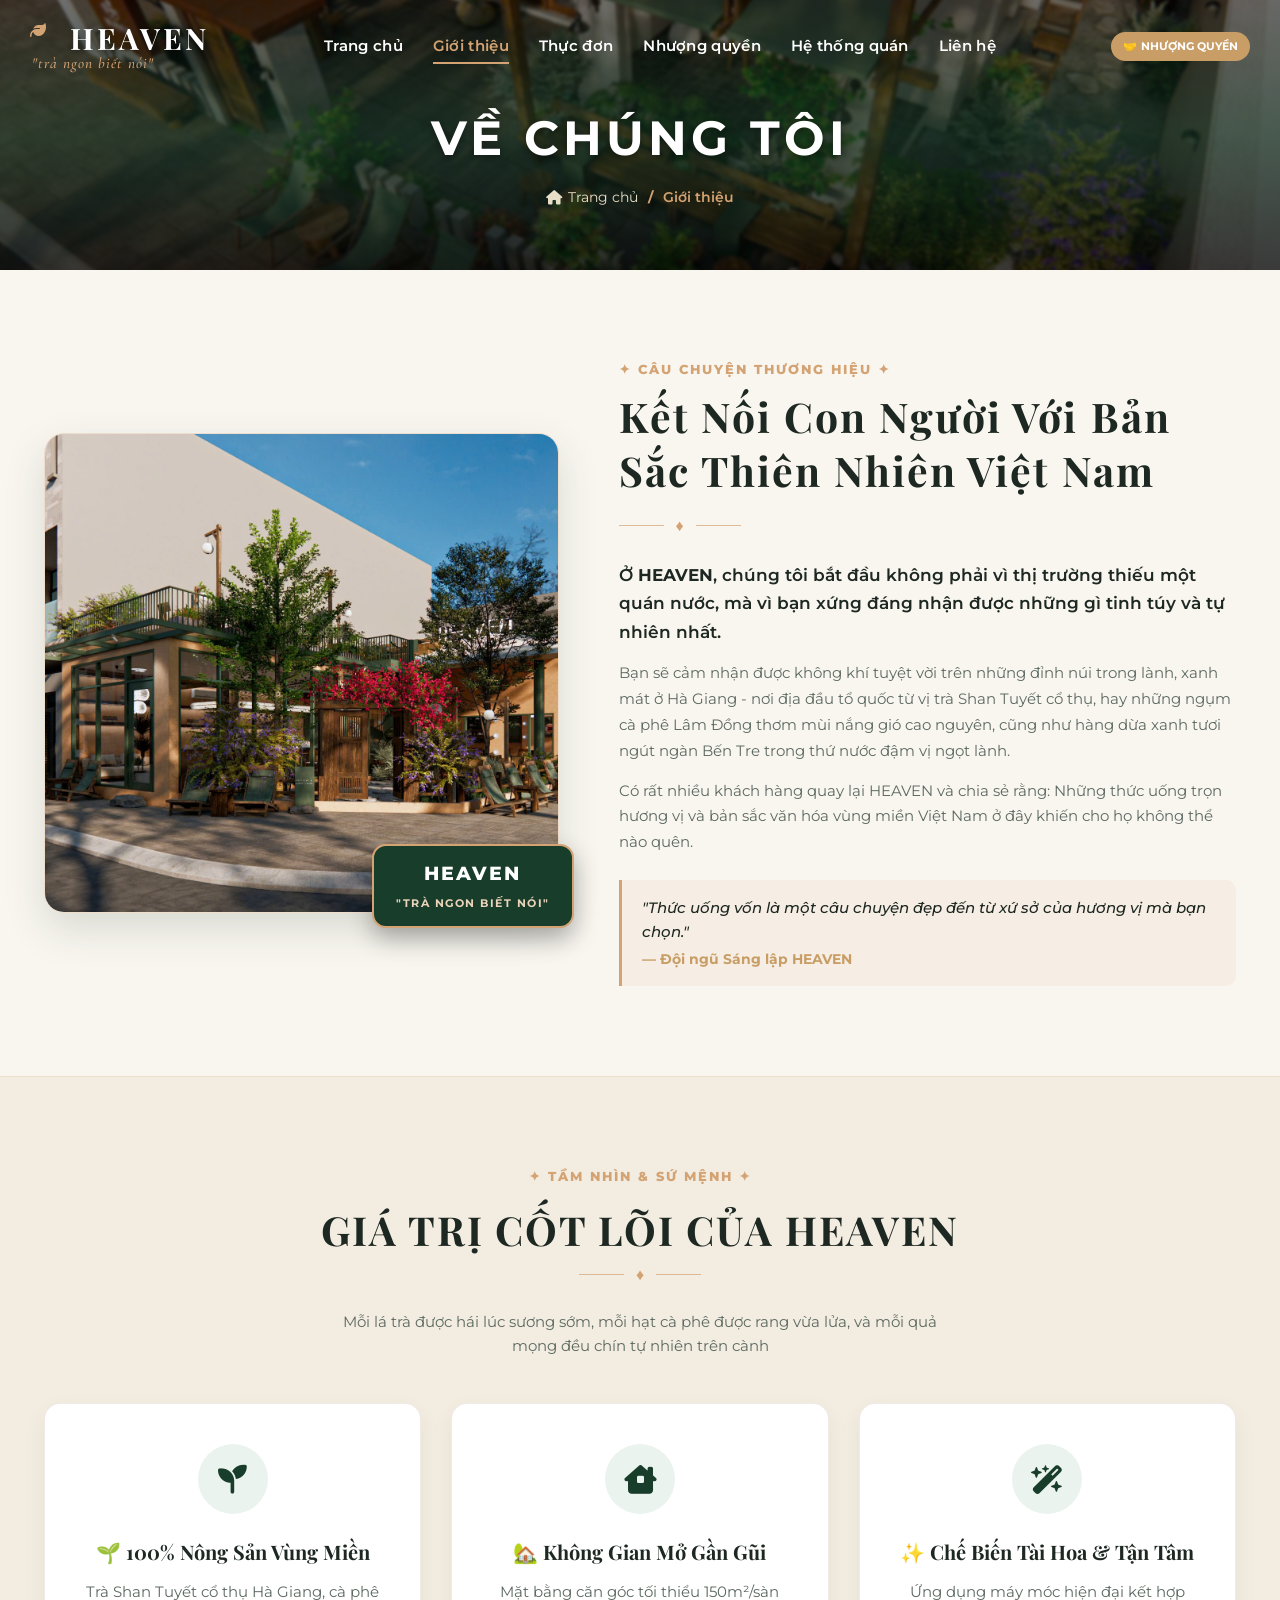
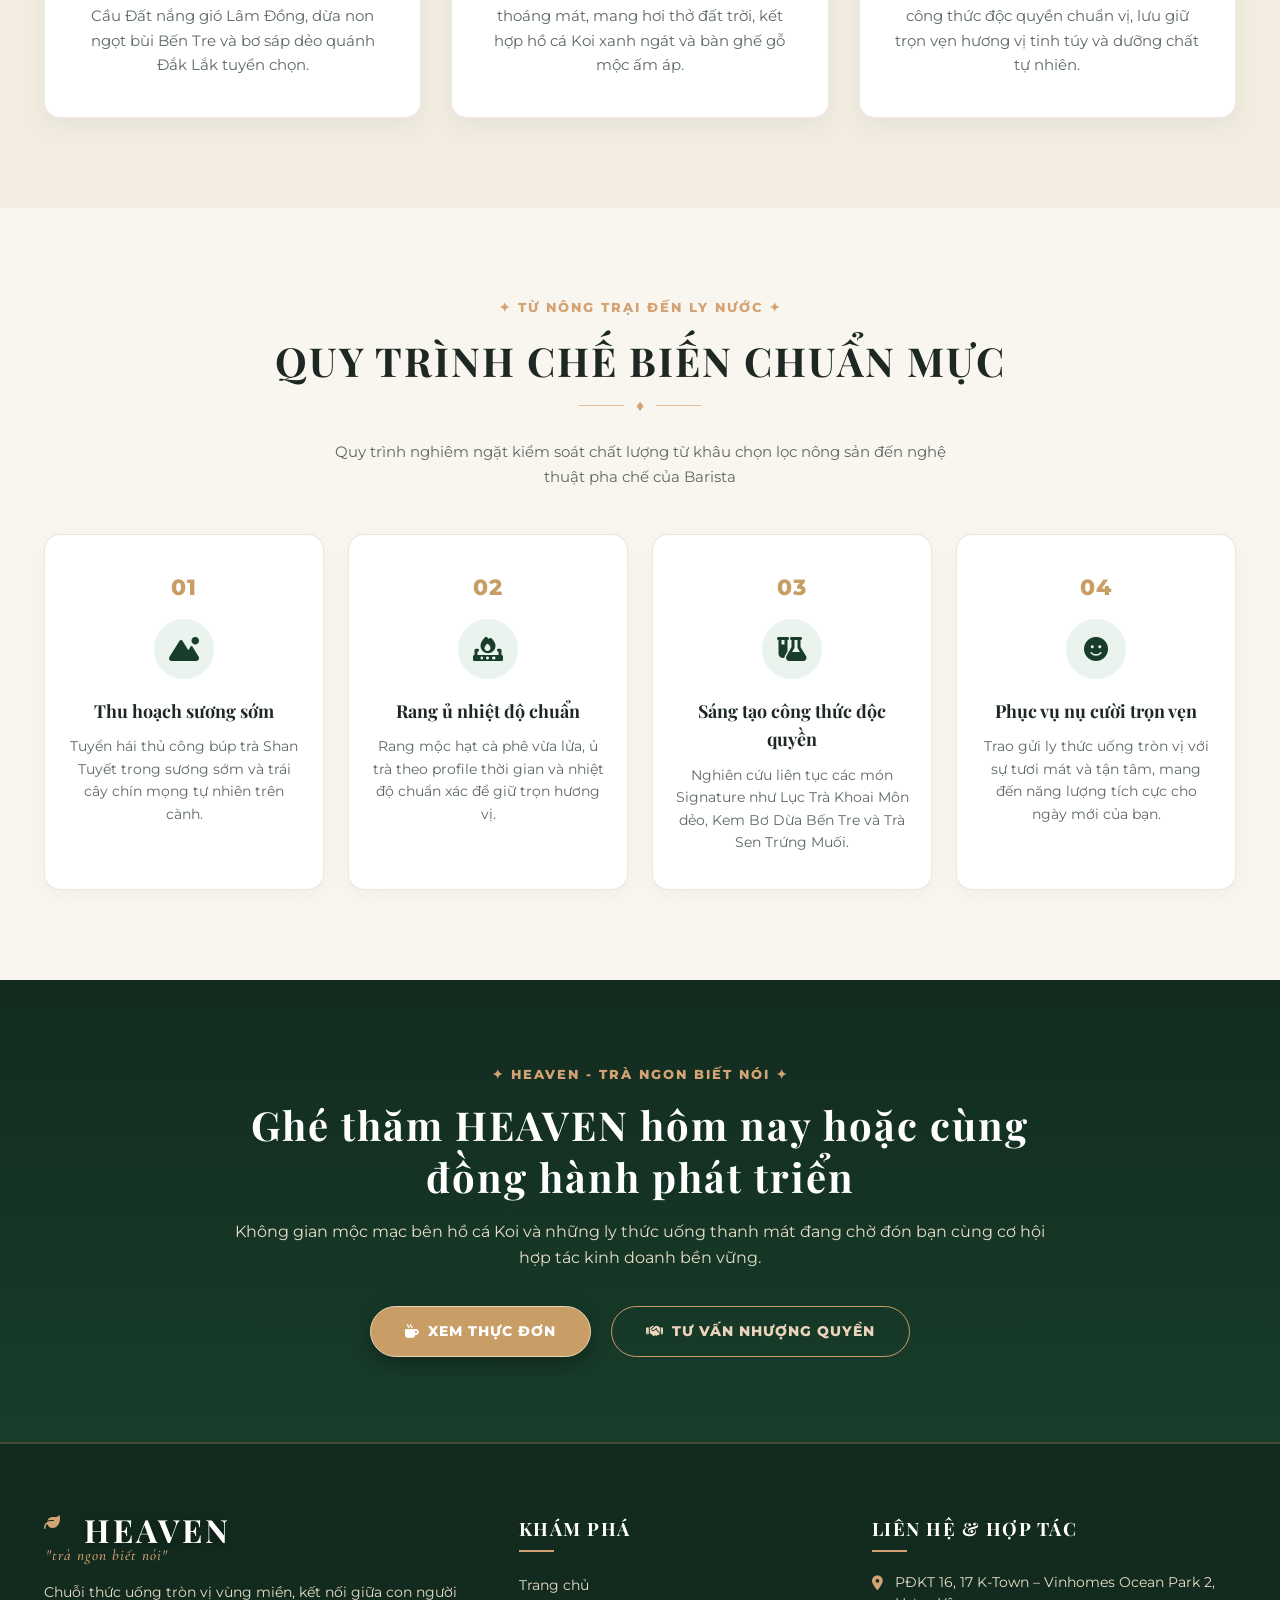
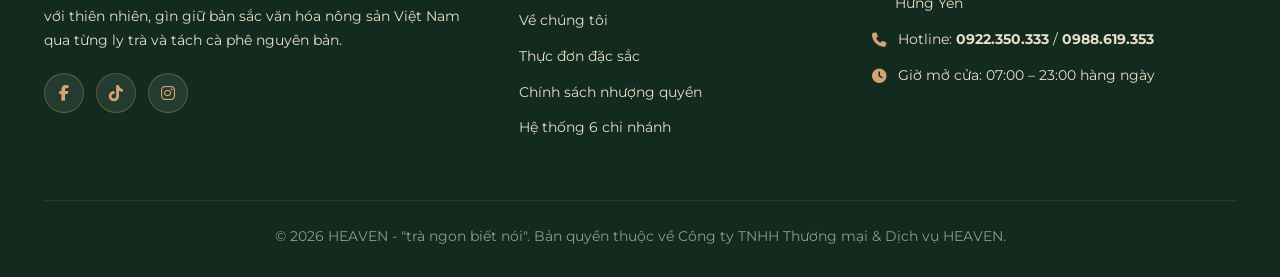
==== about.html @ 93192119 "feat: complete HEAVEN Tea and Coffee responsive website" ====
<!DOCTYPE html>
<html lang="vi">
<head>
    <meta charset="UTF-8">
    <meta name="viewport" content="width=device-width, initial-scale=1.0">
    <title>Về Chúng Tôi - HEAVEN "Trà Ngon Biết Nói"</title>
    <!-- Google Fonts -->
    <link rel="preconnect" href="https://fonts.googleapis.com">
    <link rel="preconnect" href="https://fonts.gstatic.com" crossorigin>
    <link href="https://fonts.googleapis.com/css2?family=Playfair+Display:ital,wght@0,600;0,700;0,800;1,600&family=Montserrat:wght@400;500;600;700;800&family=Cormorant+Garamond:ital,wght@0,600;0,700;1,500;1,600&display=swap" rel="stylesheet">
    <!-- Font Awesome -->
    <link rel="stylesheet" href="https://cdnjs.cloudflare.com/ajax/libs/font-awesome/6.5.1/css/all.min.css">
    <link rel="stylesheet" href="style.css">
</head>
<body>

    <!-- Transparent Sticky Header -->
    <header class="site-header" id="siteHeader">
        <div class="header-container">
            <!-- Logo HEAVEN -->
            <a href="index.html" class="logo-brand">
                <div class="logo-main-wrap">
                    <i class="fa-solid fa-leaf logo-icon-svg"></i>
                    <span class="logo-main">HEAVEN</span>
                </div>
                <span class="logo-sub">"trà ngon biết nói"</span>
            </a>

            <!-- Navigation Menu -->
            <nav class="nav-menu">
                <ul class="nav-list">
                    <li class="nav-item"><a href="index.html" class="nav-link">Trang chủ</a></li>
                    <li class="nav-item"><a href="about.html" class="nav-link active">Giới thiệu</a></li>
                    <li class="nav-item"><a href="menu.html" class="nav-link">Thực đơn</a></li>
                    <li class="nav-item"><a href="franchise.html" class="nav-link">Nhượng quyền</a></li>
                    <li class="nav-item"><a href="contact.html" class="nav-link">Hệ thống quán</a></li>
                    <li class="nav-item"><a href="contact.html#lien-he" class="nav-link">Liên hệ</a></li>
                </ul>
            </nav>

            <!-- Single Franchise CTA Button -->
            <div class="header-cta">
                <a href="franchise.html" style="display: inline-flex !important; flex-direction: row !important; align-items: center !important; white-space: nowrap !important; padding: 6px 12px !important; font-size: 11px !important; font-weight: 700 !important; background-color: #C89D66 !important; color: #fff !important; border-radius: 9999px !important; gap: 4px !important; text-decoration: none !important;">
                    <span>🤝</span>
                    <span>NHƯỢNG QUYỀN</span>
                </a>
            </div>

            <!-- Mobile Menu Toggle -->
            <button class="mobile-toggle" id="mobileToggle" aria-label="Toggle Navigation">
                <span></span>
                <span></span>
                <span></span>
            </button>
        </div>
    </header>

    <!-- Page Header & Breadcrumb -->
    <section class="page-header-section">
        <div class="page-header-bg" style="background-image: url('assets/image1.png');"></div>
        <div class="page-header-overlay"></div>
        <div class="container page-header-content">
            <h1 class="page-header-title">VỀ CHÚNG TÔI</h1>
            <div class="page-breadcrumb">
                <a href="index.html"><i class="fa-solid fa-house"></i> Trang chủ</a>
                <span class="crumb-separator">/</span>
                <span class="crumb-current">Giới thiệu</span>
            </div>
        </div>
    </section>

    <!-- Khối 1: Hành Trình & Câu Chuyện Thương Hiệu -->
    <section class="journey-section">
        <div class="container">
            <div class="journey-grid">
                <!-- Cột trái: Ảnh không gian quán thực tế 3D -->
                <div class="journey-image-card">
                    <img src="assets/image20.png" alt="Không gian kiến trúc HEAVEN tại KĐT K-Town Ocean Park 2">
                    <div class="journey-badge">
                        <span class="badge-year">HEAVEN</span>
                        <span class="badge-sub">"trà ngon biết nói"</span>
                    </div>
                </div>

                <!-- Cột phải: Đoạn văn chia sẻ hành trình & đam mê -->
                <div class="journey-content-col">
                    <span class="section-tag">✦ CÂU CHUYỆN THƯƠNG HIỆU ✦</span>
                    <h2 class="journey-heading">Kết Nối Con Người Với Bản Sắc Thiên Nhiên Việt Nam</h2>
                    <div class="vintage-rule"><span>♦</span></div>
                    
                    <p class="journey-lead">
                        Ở <strong>HEAVEN</strong>, chúng tôi bắt đầu không phải vì thị trường thiếu một quán nước, mà vì bạn xứng đáng nhận được những gì tinh túy và tự nhiên nhất.
                    </p>
                    <p class="journey-text">
                        Bạn sẽ cảm nhận được không khí tuyệt vời trên những đỉnh núi trong lành, xanh mát ở Hà Giang - nơi địa đầu tổ quốc từ vị trà Shan Tuyết cổ thụ, hay những ngụm cà phê Lâm Đồng thơm mùi nắng gió cao nguyên, cũng như hàng dừa xanh tươi ngút ngàn Bến Tre trong thứ nước đậm vị ngọt lành.
                    </p>
                    <p class="journey-text">
                        Có rất nhiều khách hàng quay lại HEAVEN và chia sẻ rằng: Những thức uống trọn hương vị và bản sắc văn hóa vùng miền Việt Nam ở đây khiến cho họ không thể nào quên.
                    </p>

                    <div class="journey-signature">
                        <div class="signature-text">"Thức uống vốn là một câu chuyện đẹp đến từ xứ sở của hương vị mà bạn chọn."</div>
                        <div class="signature-author">— Đội ngũ Sáng lập HEAVEN</div>
                    </div>
                </div>
            </div>
        </div>
    </section>

    <!-- Khối 2: Tầm Nhìn & Giá Trị Cốt Lõi (Lưới 3 Cột) -->
    <section class="core-values-section">
        <div class="container">
            <div class="section-header-center">
                <span class="section-tag">✦ TẦM NHÌN & SỨ MỆNH ✦</span>
                <h2 class="section-main-title">GIÁ TRỊ CỐT LÕI CỦA HEAVEN</h2>
                <div class="vintage-rule"><span>♦</span></div>
                <p class="section-sub-desc">Mỗi lá trà được hái lúc sương sớm, mỗi hạt cà phê được rang vừa lửa, và mỗi quả mọng đều chín tự nhiên trên cành</p>
            </div>

            <div class="values-grid">
                <!-- Card 1 -->
                <div class="value-card">
                    <div class="value-icon-box">
                        <i class="fa-solid fa-seedling"></i>
                    </div>
                    <h3 class="value-title">🌱 100% Nông Sản Vùng Miền</h3>
                    <p class="value-desc">Trà Shan Tuyết cổ thụ Hà Giang, cà phê Cầu Đất nắng gió Lâm Đồng, dừa non ngọt bùi Bến Tre và bơ sáp dẻo quánh Đắk Lắk tuyển chọn.</p>
                </div>

                <!-- Card 2 -->
                <div class="value-card">
                    <div class="value-icon-box">
                        <i class="fa-solid fa-house-chimney-window"></i>
                    </div>
                    <h3 class="value-title">🏡 Không Gian Mở Gần Gũi</h3>
                    <p class="value-desc">Mặt bằng căn góc tối thiểu 150m²/sàn thoáng mát, mang hơi thở đất trời, kết hợp hồ cá Koi xanh ngát và bàn ghế gỗ mộc ấm áp.</p>
                </div>

                <!-- Card 3 -->
                <div class="value-card">
                    <div class="value-icon-box">
                        <i class="fa-solid fa-wand-magic-sparkles"></i>
                    </div>
                    <h3 class="value-title">✨ Chế Biến Tài Hoa & Tận Tâm</h3>
                    <p class="value-desc">Ứng dụng máy móc hiện đại kết hợp công thức độc quyền chuẩn vị, lưu giữ trọn vẹn hương vị tinh túy và dưỡng chất tự nhiên.</p>
                </div>
            </div>
        </div>
    </section>

    <!-- Khối 3: Quy Trình Khép Kín 4 Bước (Lưới 4 Cột) -->
    <section class="process-section">
        <div class="container">
            <div class="section-header-center">
                <span class="section-tag">✦ TỪ NÔNG TRẠI ĐẾN LY NƯỚC ✦</span>
                <h2 class="section-main-title">QUY TRÌNH CHẾ BIẾN CHUẨN MỰC</h2>
                <div class="vintage-rule"><span>♦</span></div>
                <p class="section-sub-desc">Quy trình nghiêm ngặt kiểm soát chất lượng từ khâu chọn lọc nông sản đến nghệ thuật pha chế của Barista</p>
            </div>

            <div class="process-grid">
                <!-- Bước 1 -->
                <div class="process-step-card">
                    <span class="step-badge">01</span>
                    <div class="step-icon">
                        <i class="fa-solid fa-mountain-sun"></i>
                    </div>
                    <h4 class="step-title">Thu hoạch sương sớm</h4>
                    <p class="step-desc">Tuyển hái thủ công búp trà Shan Tuyết trong sương sớm và trái cây chín mọng tự nhiên trên cành.</p>
                </div>

                <!-- Bước 2 -->
                <div class="process-step-card">
                    <span class="step-badge">02</span>
                    <div class="step-icon">
                        <i class="fa-solid fa-fire-burner"></i>
                    </div>
                    <h4 class="step-title">Rang ủ nhiệt độ chuẩn</h4>
                    <p class="step-desc">Rang mộc hạt cà phê vừa lửa, ủ trà theo profile thời gian và nhiệt độ chuẩn xác để giữ trọn hương vị.</p>
                </div>

                <!-- Bước 3 -->
                <div class="process-step-card">
                    <span class="step-badge">03</span>
                    <div class="step-icon">
                        <i class="fa-solid fa-flask-vial"></i>
                    </div>
                    <h4 class="step-title">Sáng tạo công thức độc quyền</h4>
                    <p class="step-desc">Nghiên cứu liên tục các món Signature như Lục Trà Khoai Môn dẻo, Kem Bơ Dừa Bến Tre và Trà Sen Trứng Muối.</p>
                </div>

                <!-- Bước 4 -->
                <div class="process-step-card">
                    <span class="step-badge">04</span>
                    <div class="step-icon">
                        <i class="fa-solid fa-face-smile"></i>
                    </div>
                    <h4 class="step-title">Phục vụ nụ cười trọn vẹn</h4>
                    <p class="step-desc">Trao gửi ly thức uống tròn vị với sự tươi mát và tận tâm, mang đến năng lượng tích cực cho ngày mới của bạn.</p>
                </div>
            </div>
        </div>
    </section>

    <!-- Khối 4: Banner Kêu Gọi Hành Động (CTA với 2 nút riêng biệt) -->
    <section class="cta-banner-section">
        <div class="container">
            <div class="cta-content-box">
                <span class="cta-badge">✦ HEAVEN - TRÀ NGON BIẾT NÓI ✦</span>
                <h2 class="cta-title">Ghé thăm HEAVEN hôm nay hoặc cùng đồng hành phát triển</h2>
                <p class="cta-desc">Không gian mộc mạc bên hồ cá Koi và những ly thức uống thanh mát đang chờ đón bạn cùng cơ hội hợp tác kinh doanh bền vững.</p>
                <div class="cta-buttons">
                    <!-- Nút 1: XEM THỰC ĐƠN -->
                    <a href="menu.html" class="btn-cta-menu">
                        <i class="fa-solid fa-mug-hot"></i>
                        <span>XEM THỰC ĐƠN</span>
                    </a>
                    <!-- Nút 2: TƯ VẤN NHƯỢNG QUYỀN -->
                    <a href="franchise.html" class="btn-cta-franchise">
                        <i class="fa-solid fa-handshake"></i>
                        <span>TƯ VẤN NHƯỢNG QUYỀN</span>
                    </a>
                </div>
            </div>
        </div>
    </section>

    <!-- Footer -->
    <footer class="site-footer">
        <div class="container">
            <div class="footer-grid">
                <div class="footer-brand">
                    <a href="index.html" class="logo-brand">
                        <div class="logo-main-wrap">
                            <i class="fa-solid fa-leaf logo-icon-svg"></i>
                            <span class="logo-main">HEAVEN</span>
                        </div>
                        <span class="logo-sub">"trà ngon biết nói"</span>
                    </a>
                    <p class="footer-desc">
                        Chuỗi thức uống tròn vị vùng miền, kết nối giữa con người với thiên nhiên, gìn giữ bản sắc văn hóa nông sản Việt Nam qua từng ly trà và tách cà phê nguyên bản.
                    </p>
                    <div class="footer-socials">
                        <a href="#" aria-label="Facebook"><i class="fa-brands fa-facebook-f"></i></a>
                        <a href="#" aria-label="TikTok"><i class="fa-brands fa-tiktok"></i></a>
                        <a href="#" aria-label="Instagram"><i class="fa-brands fa-instagram"></i></a>
                    </div>
                </div>

                <div class="footer-nav">
                    <h4 class="footer-heading">KHÁM PHÁ</h4>
                    <ul class="footer-links">
                        <li><a href="index.html">Trang chủ</a></li>
                        <li><a href="about.html">Về chúng tôi</a></li>
                        <li><a href="menu.html">Thực đơn đặc sắc</a></li>
                        <li><a href="franchise.html">Chính sách nhượng quyền</a></li>
                        <li><a href="contact.html">Hệ thống 6 chi nhánh</a></li>
                    </ul>
                </div>

                <div class="footer-contact">
                    <h4 class="footer-heading">LIÊN HỆ & HỢP TÁC</h4>
                    <ul class="footer-contact-info">
                        <li>
                            <i class="fa-solid fa-location-dot"></i>
                            <span>PĐKT 16, 17 K-Town – Vinhomes Ocean Park 2, Hưng Yên</span>
                        </li>
                        <li>
                            <i class="fa-solid fa-phone"></i>
                            <span>Hotline: <strong>0922.350.333</strong> / <strong>0988.619.353</strong></span>
                        </li>
                        <li>
                            <i class="fa-solid fa-clock"></i>
                            <span>Giờ mở cửa: 07:00 – 23:00 hàng ngày</span>
                        </li>
                    </ul>
                </div>
            </div>

            <div class="footer-bottom">
                <p>© 2026 HEAVEN - "trà ngon biết nói". Bản quyền thuộc về Công ty TNHH Thương mại & Dịch vụ HEAVEN.</p>
            </div>
        </div>
    </footer>

    <script src="script.js"></script>
</body>
</html>
---- style.css ----
/* ==========================================================================
   HEAVEN - "trà ngon biết nói"
   Official Brand Design System & Stylesheet
   ========================================================================== */

:root {
    /* Brand Colors extracted from HEAVEN document */
    --color-primary-green: #183D2B;
    --color-primary-dark: #122B1E;
    --color-forest: #22533B;
    --color-sage: #3D7355;
    --color-sage-light: #EBF3EE;
    
    --color-wood: #4A3528;
    --color-wood-light: #7A5C45;
    --color-sand-gold: #C89D66;
    --color-gold: #D4A373;
    --color-gold-light: #EBD4BA;
    
    --color-bg-light: #F9F6F0;
    --color-bg-card: #FFFFFF;
    --color-text-dark: #1E2822;
    --color-text-muted: #5C6961;
    --color-white: #FFFFFF;

    /* Typography */
    --font-heading: 'Cinzel', serif;
    --font-serif: 'Cormorant Garamond', Georgia, serif;
    --font-soft: 'Cormorant Garamond', cursive, serif;
    --font-body: 'Montserrat', sans-serif;

    /* Transitions */
    --transition-smooth: all 0.35s cubic-bezier(0.4, 0, 0.2, 1);
    --transition-zoom: transform 0.6s cubic-bezier(0.25, 1, 0.5, 1);
}

/* ==========================================================================
   Global Unified Typography Standard
   ========================================================================== */

/* 1. Văn bản mô tả thường, nút bấm, input */
body, p, span, a, button, input, label, select, textarea {
  font-family: 'Montserrat', sans-serif !important;
}

/* 2. Tiêu đề chính / Tiêu đề lớn / Banner / Tên thương hiệu */
h1, h2, .title-banner, .page-header-title, .hero-line-1, .logo-main, .section-main-title, .about-hero-title, .banner-title, .menu-title, .story-title, .cta-title {
  font-family: 'Playfair Display', serif !important;
  font-weight: 700 !important;
  letter-spacing: 0.05em;
}

/* 3. Slogan / Phụ đề nghệ thuật (chữ vàng nghiêng) */
.hero-line-2, .logo-sub, .story-tagline, .brand-quote, .banner-sub, [class*="slogan"] {
  font-family: 'Cormorant Garamond', serif !important;
  font-style: italic !important;
  font-weight: 500 !important;
}

/* 4. Tiêu đề khối & Tên món */
h3, h4, h5, h6, .dish-name, .catalog-dish-name, .branch-title, .pricing-title, .value-title, .process-step-title, .reservation-title {
  font-family: 'Playfair Display', serif !important;
  font-weight: 700 !important;
}

/* 5. Giá tiền và số */
.price, [class*="price"], .dish-price, .catalog-price, .combo-price-main, .pricing-fee, .text-price {
  font-family: 'Montserrat', sans-serif !important;
  font-weight: 700 !important;
  font-variant-numeric: normal !important;
}

* {
    margin: 0;
    padding: 0;
    box-sizing: border-box;
}

html {
    scroll-behavior: smooth;
    font-size: 16px;
}

body {
    background-color: var(--color-bg-light);
    color: var(--color-text-dark);
    line-height: 1.6;
    overflow-x: hidden;
}

a {
    text-decoration: none;
    color: inherit;
    transition: var(--transition-smooth);
}

ul {
    list-style: none;
}

img {
    max-width: 100%;
    height: auto;
    display: block;
}

.container {
    max-width: 1240px;
    margin: 0 auto;
    padding: 0 24px;
}

.container-fluid {
    width: 100%;
    padding: 0;
}

/* ==========================================================================
   Header (Transparent Sticky Header)
   ========================================================================== */
.site-header {
    position: fixed;
    top: 0;
    left: 0;
    width: 100%;
    z-index: 1000;
    background: transparent;
    padding: 22px 0;
    transition: background 0.4s ease, padding 0.4s ease, box-shadow 0.4s ease, backdrop-filter 0.4s ease;
}

/* Scrolled state: Nền xanh rêu sẫm #183D2B mờ nhẹ */
.site-header.scrolled {
    background: rgba(24, 61, 43, 0.94);
    backdrop-filter: blur(12px);
    -webkit-backdrop-filter: blur(12px);
    padding: 12px 0;
    box-shadow: 0 4px 25px rgba(0, 0, 0, 0.4);
    border-bottom: 1px solid rgba(212, 163, 115, 0.25);
}

.header-container {
    max-width: 1320px;
    margin: 0 auto;
    padding: 0 30px;
    display: flex;
    align-items: center;
    justify-content: space-between;
}

/* Typography Logo 'HEAVEN - trà ngon biết nói' */
.logo-brand {
    display: flex;
    flex-direction: column;
    align-items: flex-start;
    line-height: 1;
    text-decoration: none;
    user-select: none;
}

.logo-main-wrap {
    display: flex;
    align-items: center;
    gap: 8px;
}

.logo-icon-svg {
    width: 32px;
    height: 32px;
    color: var(--color-gold);
}

.logo-main {
    font-family: var(--font-heading);
    font-size: 1.85rem;
    font-weight: 800;
    letter-spacing: 3px;
    color: var(--color-white);
    text-shadow: 0 2px 8px rgba(0, 0, 0, 0.5);
}

.logo-sub {
    font-family: var(--font-soft);
    font-size: 0.95rem;
    font-style: italic;
    font-weight: 600;
    color: var(--color-gold);
    letter-spacing: 1px;
    margin-top: 2px;
    padding-left: 2px;
}

.logo-brand:hover .logo-main {
    color: var(--color-gold-light);
}

/* Navigation Menu */
.nav-menu {
    display: flex;
    align-items: center;
}

.nav-list {
    display: flex;
    align-items: center;
    gap: 30px;
}

.nav-link {
    font-family: var(--font-body);
    font-size: 0.92rem;
    font-weight: 600;
    color: var(--color-white);
    letter-spacing: 0.3px;
    position: relative;
    padding: 6px 0;
    display: inline-block;
}

.nav-link::after {
    content: '';
    position: absolute;
    bottom: 0;
    left: 0;
    width: 0;
    height: 2px;
    background-color: var(--color-gold);
    transition: width 0.3s ease;
}

.nav-link:hover,
.nav-link.active {
    color: var(--color-gold);
}

.nav-link:hover::after,
.nav-link.active::after {
    width: 100%;
}

/* Nút CTA Header Khối Đặc Sang Trọng */
.header-cta {
    display: flex;
    align-items: center;
}

.btn-franchise-cta {
    display: inline-flex;
    align-items: center;
    justify-content: center;
    gap: 8px;
    background: linear-gradient(135deg, #D4A373 0%, #C89D66 100%);
    background-color: #C89D66;
    color: #FFFFFF !important;
    font-family: var(--font-heading);
    font-size: 0.8rem;
    font-weight: 800;
    text-transform: uppercase;
    letter-spacing: 1.5px;
    padding: 10px 22px;
    border-radius: 9999px;
    border: 1px solid rgba(255, 255, 255, 0.35);
    box-shadow: 0 4px 15px rgba(120, 53, 15, 0.35), 0 2px 4px rgba(0, 0, 0, 0.2);
    transition: all 0.3s cubic-bezier(0.4, 0, 0.2, 1);
    cursor: pointer;
    text-decoration: none;
    line-height: 1;
}

.btn-franchise-cta i {
    font-size: 0.95rem;
    color: #FFFFFF;
    transition: transform 0.3s ease;
}

.btn-franchise-cta:hover {
    filter: brightness(1.12);
    transform: translateY(-2px);
    box-shadow: 0 8px 25px rgba(200, 157, 102, 0.65), 0 0 15px rgba(212, 163, 115, 0.4);
    border-color: rgba(255, 255, 255, 0.6);
    color: #FFFFFF !important;
}

.btn-franchise-cta:hover i {
    transform: scale(1.1);
}

/* Mobile Toggle */
.mobile-toggle {
    display: none;
    flex-direction: column;
    justify-content: space-between;
    width: 28px;
    height: 20px;
    background: transparent;
    border: none;
    cursor: pointer;
    z-index: 1001;
}

.mobile-toggle span {
    display: block;
    height: 2px;
    width: 100%;
    background-color: var(--color-white);
    border-radius: 2px;
    transition: var(--transition-smooth);
}

/* ==========================================================================
   Hero Banner Slider (Full Width)
   ========================================================================== */
.hero-slider-section {
    position: relative;
    width: 100%;
    height: 100vh;
    min-height: 650px;
    overflow: hidden;
}

.heroSwiper {
    width: 100%;
    height: 100%;
}

.swiper-slide {
    position: relative;
    display: flex;
    align-items: center;
    justify-content: center;
    text-align: center;
    overflow: hidden;
}

.slide-bg {
    position: absolute;
    top: 0;
    left: 0;
    width: 100%;
    height: 100%;
    background-position: center;
    background-size: cover;
    background-repeat: no-repeat;
    transform: scale(1.05);
    transition: transform 7s cubic-bezier(0.25, 1, 0.5, 1);
}

.swiper-slide-active .slide-bg {
    transform: scale(1.14);
}

.hero-overlay {
    position: absolute;
    top: 0;
    left: 0;
    width: 100%;
    height: 100%;
    background: linear-gradient(
        180deg, 
        rgba(0, 0, 0, 0.52) 0%, 
        rgba(0, 0, 0, 0.42) 40%, 
        rgba(0, 0, 0, 0.48) 60%, 
        rgba(0, 0, 0, 0.72) 100%
    );
    z-index: 1;
}

.hero-content {
    position: relative;
    z-index: 2;
    max-width: 1080px;
    width: 100%;
    padding: 0 24px;
    margin-top: 40px;
    text-wrap: balance;
    user-select: none;
}

.hero-line-1 {
    font-family: var(--font-heading);
    font-size: clamp(1.65rem, 3.8vw, 3.2rem);
    font-weight: 800;
    color: var(--color-white);
    text-transform: uppercase;
    letter-spacing: clamp(1px, 0.2vw, 3px);
    margin-bottom: 12px;
    text-shadow: 0 4px 20px rgba(0, 0, 0, 0.9), 0 2px 8px rgba(0, 0, 0, 0.95);
    text-wrap: balance;
    max-width: 100%;
    opacity: 0;
    transform: translateY(30px);
    transition: opacity 0.9s cubic-bezier(0.16, 1, 0.3, 1) 0.3s, transform 0.9s cubic-bezier(0.16, 1, 0.3, 1) 0.3s;
}

.hero-line-2 {
    font-family: var(--font-soft);
    font-size: clamp(1.6rem, 3.2vw, 2.6rem);
    font-style: italic;
    font-weight: 600;
    color: var(--color-gold);
    margin-bottom: 14px;
    letter-spacing: 0.5px;
    text-shadow: 0 3px 15px rgba(0, 0, 0, 0.85);
    text-wrap: balance;
    max-width: 100%;
    opacity: 0;
    transform: translateY(30px);
    transition: opacity 0.9s cubic-bezier(0.16, 1, 0.3, 1) 0.5s, transform 0.9s cubic-bezier(0.16, 1, 0.3, 1) 0.5s;
}

.hero-line-3 {
    font-family: var(--font-body);
    font-size: clamp(0.95rem, 1.8vw, 1.15rem);
    font-weight: 500;
    color: #E8DFC8;
    max-width: 820px;
    margin: 0 auto 34px;
    letter-spacing: 0.3px;
    text-shadow: 0 2px 10px rgba(0, 0, 0, 0.9);
    text-wrap: balance;
    opacity: 0;
    transform: translateY(30px);
    transition: opacity 0.9s cubic-bezier(0.16, 1, 0.3, 1) 0.7s, transform 0.9s cubic-bezier(0.16, 1, 0.3, 1) 0.7s;
}

.hero-actions {
    display: flex !important;
    gap: 16px !important;
    justify-content: center !important;
    align-items: center !important;
    flex-wrap: wrap !important;
    margin-top: 24px !important;
    width: 100% !important;
}

.btn-hero-primary {
    display: inline-flex !important;
    align-items: center !important;
    justify-content: center !important;
    white-space: nowrap !important;
    padding: 12px 24px !important;
    border-radius: 9999px !important;
    font-family: 'Montserrat', sans-serif !important;
    font-weight: 700 !important;
    font-size: 13px !important;
    letter-spacing: 0.05em !important;
    text-transform: uppercase !important;
    background-color: #C89D66 !important;
    color: #FFFFFF !important;
    border: 1.5px solid #D4A373 !important;
    text-decoration: none !important;
    box-shadow: 0 4px 15px rgba(0, 0, 0, 0.25) !important;
    transition: all 0.3s ease !important;
}

.btn-hero-primary:hover {
    background-color: #B58B55 !important;
    transform: translateY(-2px) !important;
    box-shadow: 0 6px 20px rgba(200, 157, 102, 0.45) !important;
}

.btn-hero-secondary {
    display: inline-flex !important;
    align-items: center !important;
    justify-content: center !important;
    white-space: nowrap !important;
    padding: 12px 24px !important;
    border-radius: 9999px !important;
    font-family: 'Montserrat', sans-serif !important;
    font-weight: 700 !important;
    font-size: 13px !important;
    letter-spacing: 0.05em !important;
    text-transform: uppercase !important;
    background: rgba(24, 61, 43, 0.75) !important;
    color: #FFFFFF !important;
    border: 1.5px solid rgba(212, 163, 115, 0.7) !important;
    backdrop-filter: blur(6px) !important;
    text-decoration: none !important;
    box-shadow: 0 4px 15px rgba(0, 0, 0, 0.25) !important;
    transition: all 0.3s ease !important;
}

.btn-hero-secondary:hover {
    border-color: #E0A96D !important;
    color: #E0A96D !important;
    background: rgba(24, 61, 43, 0.95) !important;
    transform: translateY(-2px) !important;
}

.hero-nav-btn {
    width: 52px;
    height: 52px;
    border-radius: 50%;
    background: rgba(0, 0, 0, 0.3);
    border: 1.5px solid rgba(255, 255, 255, 0.4);
    backdrop-filter: blur(6px);
    color: var(--color-white);
    display: flex;
    align-items: center;
    justify-content: center;
    transition: var(--transition-smooth);
    z-index: 10;
}

.hero-nav-btn::after {
    display: none;
}

.hero-nav-btn i {
    font-size: 1.3rem;
    color: var(--color-white);
    transition: transform 0.3s ease;
}

.swiper-button-prev.hero-nav-btn {
    left: 25px;
}

.swiper-button-next.hero-nav-btn {
    right: 25px;
}

.hero-nav-btn:hover {
    background: var(--color-sand-gold);
    border-color: var(--color-gold-light);
    transform: scale(1.1);
}

.swiper-pagination-bullet {
    width: 10px;
    height: 10px;
    background: rgba(255, 255, 255, 0.5);
    opacity: 1;
    transition: var(--transition-smooth);
}

.swiper-pagination-bullet-active {
    background: var(--color-gold);
    width: 28px;
    border-radius: 10px;
}

/* ==========================================================================
   Khối 3 Banner Điểm Nhấn (Top Highlights)
   ========================================================================== */
.highlights-section {
    position: relative;
    z-index: 20;
    margin-top: -65px;
    padding: 0 24px 60px;
}

.highlights-grid {
    display: grid;
    grid-template-columns: repeat(3, 1fr);
    gap: 24px;
    max-width: 1240px;
    margin: 0 auto;
}

.highlight-card {
    position: relative;
    height: 290px;
    border-radius: 16px;
    overflow: hidden;
    box-shadow: 0 12px 30px rgba(0, 0, 0, 0.22);
    border: 1.5px solid rgba(212, 163, 115, 0.3);
    cursor: pointer;
}

.highlight-bg {
    position: absolute;
    top: 0;
    left: 0;
    width: 100%;
    height: 100%;
    background-size: cover;
    background-position: center;
    transition: var(--transition-zoom);
}

.highlight-card:hover .highlight-bg {
    transform: scale(1.08);
}

.highlight-overlay {
    position: absolute;
    top: 0;
    left: 0;
    width: 100%;
    height: 100%;
    background: linear-gradient(
        180deg, 
        rgba(0, 0, 0, 0.35) 0%, 
        rgba(18, 43, 30, 0.6) 40%, 
        rgba(0, 0, 0, 0.88) 100%
    );
    transition: background 0.4s ease;
}

.highlight-card:hover .highlight-overlay {
    background: linear-gradient(
        180deg, 
        rgba(0, 0, 0, 0.45) 0%, 
        rgba(18, 43, 30, 0.75) 40%, 
        rgba(0, 0, 0, 0.94) 100%
    );
}

.highlight-content {
    position: relative;
    z-index: 2;
    height: 100%;
    padding: 26px;
    display: flex;
    flex-direction: column;
    justify-content: flex-end;
    align-items: flex-start;
    user-select: none;
}

.highlight-badge {
    font-family: var(--font-heading);
    font-size: 0.68rem;
    font-weight: 700;
    color: var(--color-gold);
    text-transform: uppercase;
    letter-spacing: 2px;
    margin-bottom: 8px;
    background: rgba(0, 0, 0, 0.5);
    padding: 4px 10px;
    border-radius: 4px;
    border: 1px solid rgba(212, 163, 115, 0.4);
    box-shadow: 0 2px 8px rgba(0, 0, 0, 0.4);
}

.highlight-title {
    font-family: var(--font-serif);
    font-size: 1.35rem;
    font-weight: 700;
    color: var(--color-white);
    margin-bottom: 6px;
    text-wrap: balance;
    text-shadow: 0 2px 10px rgba(0, 0, 0, 0.9);
}

.highlight-desc {
    font-size: 0.88rem;
    color: #E8DFC8;
    margin-bottom: 12px;
    line-height: 1.4;
    text-wrap: balance;
    text-shadow: 0 1px 6px rgba(0, 0, 0, 0.8);
}

.highlight-link {
    font-family: var(--font-heading);
    font-size: 0.78rem;
    font-weight: 700;
    color: var(--color-gold);
    display: inline-flex;
    align-items: center;
    gap: 8px;
    letter-spacing: 1px;
    text-transform: uppercase;
}

.highlight-link i {
    transition: transform 0.3s ease;
}

.highlight-card:hover .highlight-link {
    color: var(--color-gold-light);
}

.highlight-card:hover .highlight-link i {
    transform: translateX(6px);
}

/* ==========================================================================
   Page Header Section (About, Menu, Franchise, Contact)
   ========================================================================== */
.page-header-section {
    position: relative;
    height: 270px;
    min-height: 270px;
    display: flex;
    align-items: center;
    justify-content: center;
    text-align: center;
    overflow: hidden;
}

.page-header-bg {
    position: absolute;
    top: 0;
    left: 0;
    width: 100%;
    height: 100%;
    background-size: cover;
    background-position: center;
    filter: blur(1.5px);
    transform: scale(1.05);
}

.page-header-overlay {
    position: absolute;
    top: 0;
    left: 0;
    width: 100%;
    height: 100%;
    background: linear-gradient(
        180deg,
        rgba(0, 0, 0, 0.55) 0%,
        rgba(18, 43, 30, 0.75) 50%,
        rgba(0, 0, 0, 0.75) 100%
    );
}

.page-header-content {
    position: relative;
    z-index: 2;
    margin-top: 40px;
    padding: 0 20px;
    max-width: 1000px;
    width: 100%;
    text-wrap: balance;
    user-select: none;
}

.page-header-title {
    font-family: 'Montserrat', sans-serif !important;
    font-size: clamp(1.85rem, 4vw, 3rem);
    font-weight: 700 !important;
    color: #FFFFFF !important;
    letter-spacing: 4px !important;
    text-transform: uppercase;
    margin-bottom: 8px;
    text-shadow: 0 2px 10px rgba(0, 0, 0, 0.5) !important;
    filter: none !important;
    -webkit-text-stroke: 0 !important;
    text-wrap: balance;
}

.page-breadcrumb {
    display: inline-flex;
    align-items: center;
    gap: 10px;
    font-size: 0.9rem;
    color: #D1C2B4;
}

.page-breadcrumb a {
    color: #E8DFC8;
    display: inline-flex;
    align-items: center;
    gap: 6px;
}

.page-breadcrumb a:hover {
    color: var(--color-gold);
}

.crumb-separator {
    color: var(--color-gold);
    font-weight: 700;
}

.crumb-current {
    color: var(--color-gold);
    font-weight: 600;
}

/* ==========================================================================
   Khối Câu Chuyện Thương Hiệu (Story / About)
   ========================================================================== */
.about-story-section {
    padding: 90px 0;
    background-color: var(--color-bg-light);
}

.story-grid {
    display: grid;
    grid-template-columns: 1fr 1.15fr;
    gap: 60px;
    align-items: center;
}

.story-image-col {
    position: relative;
}

.story-image-wrap {
    position: relative;
    border-radius: 16px;
}

.story-image-wrap img {
    width: 100%;
    height: 480px;
    object-fit: cover;
    border-radius: 16px;
    box-shadow: 0 16px 40px rgba(24, 61, 43, 0.18);
    position: relative;
    z-index: 2;
    border: 1.5px solid rgba(212, 163, 115, 0.3);
}

.story-frame-border {
    position: absolute;
    top: -14px;
    left: -14px;
    width: 100%;
    height: 100%;
    border: 2px solid var(--color-gold);
    border-radius: 16px;
    z-index: 1;
    opacity: 0.85;
}

.story-floating-badge {
    position: absolute;
    bottom: -20px;
    right: -20px;
    z-index: 3;
    background: var(--color-primary-green);
    border: 2px solid var(--color-gold);
    padding: 14px 20px;
    border-radius: 12px;
    box-shadow: 0 10px 25px rgba(0, 0, 0, 0.35);
    display: flex;
    align-items: center;
    gap: 14px;
}

.story-floating-badge i {
    font-size: 2rem;
    color: var(--color-gold);
}

.badge-text {
    display: flex;
    flex-direction: column;
}

.badge-sub {
    font-family: var(--font-body);
    font-size: 0.7rem;
    font-weight: 700;
    color: var(--color-gold-light);
    letter-spacing: 1.5px;
    text-transform: uppercase;
}

.badge-title {
    font-family: var(--font-body);
    font-size: 0.85rem;
    font-weight: 800;
    color: var(--color-white);
    letter-spacing: 0.8px;
    text-transform: uppercase;
    text-shadow: none !important;
}

.story-content-col {
    padding-left: 10px;
}

.section-tag {
    font-family: var(--font-body);
    font-size: 0.8rem;
    font-weight: 800;
    color: var(--color-gold);
    letter-spacing: 2px;
    text-transform: uppercase;
    display: block;
    margin-bottom: 10px;
}

.story-title {
    font-family: var(--font-serif);
    font-size: clamp(2rem, 3.2vw, 2.7rem);
    font-weight: 700;
    color: var(--color-text-dark);
    line-height: 1.25;
    margin-bottom: 16px;
}

.story-divider,
.vintage-rule {
    display: flex;
    align-items: center;
    gap: 12px;
    margin-bottom: 22px;
    color: var(--color-gold);
}

.story-divider::before,
.story-divider::after,
.vintage-rule::before,
.vintage-rule::after {
    content: '';
    width: 45px;
    height: 1.5px;
    background-color: var(--color-gold);
    opacity: 0.7;
}

.story-desc {
    font-size: 1.05rem;
    color: var(--color-text-dark);
    font-weight: 500;
    margin-bottom: 14px;
    line-height: 1.7;
}

.story-desc-sub {
    font-size: 0.95rem;
    color: var(--color-text-muted);
    margin-bottom: 35px;
    line-height: 1.7;
}

.story-stats-grid {
    display: grid;
    grid-template-columns: repeat(3, 1fr);
    gap: 16px;
}

.stat-box {
    background: #FFFFFF;
    border: 1px solid rgba(212, 163, 115, 0.35);
    padding: 20px 14px;
    border-radius: 12px;
    text-align: center;
    box-shadow: 0 4px 15px rgba(24, 61, 43, 0.05);
    transition: var(--transition-smooth);
}

.stat-box:hover {
    transform: translateY(-5px);
    border-color: var(--color-gold);
    box-shadow: 0 10px 25px rgba(212, 163, 115, 0.2);
}

.stat-number {
    display: block;
    font-family: var(--font-heading);
    font-size: 1.75rem;
    font-weight: 800;
    color: var(--color-sand-gold);
    margin-bottom: 4px;
    line-height: 1;
}

.stat-label {
    font-size: 0.8rem;
    font-weight: 600;
    color: var(--color-text-dark);
    line-height: 1.3;
}

/* ==========================================================================
   Khối Thực Đơn Nổi Bật (Featured Menu Tabs)
   ========================================================================== */
.featured-menu-section {
    padding: 90px 0 100px;
    background-color: #F2ECE1;
    border-top: 1px solid rgba(212, 163, 115, 0.2);
}

.menu-header,
.section-header-center {
    text-align: center;
    margin-bottom: 45px;
}

.section-header-center .vintage-rule,
.menu-header .menu-divider {
    justify-content: center;
}

.menu-icon-leaf {
    display: flex;
    align-items: center;
    justify-content: center;
    gap: 10px;
    color: var(--color-gold);
    font-size: 1.4rem;
    margin-bottom: 12px;
}

.menu-title,
.section-main-title {
    font-family: var(--font-serif);
    font-size: clamp(1.85rem, 3.2vw, 2.5rem);
    font-weight: 800;
    color: var(--color-text-dark);
    letter-spacing: 2px;
    text-transform: uppercase;
}

.menu-subtitle,
.section-sub-desc {
    font-size: 0.95rem;
    color: var(--color-text-muted);
    max-width: 620px;
    margin: 0 auto;
}

/* Menu Tabs & Category Filter Bar */
.full-menu-section {
    padding-top: 40px;
    padding-bottom: 96px; /* pb-24 */
}

.category-filter-wrapper {
    width: 100%;
    margin-top: 36px; /* mt-8 / mt-10 */
    margin-bottom: 48px; /* mb-10 / mb-12 */
}

.menu-tabs,
.category-filter-bar {
    display: flex;
    justify-content: center;
    align-items: center;
    flex-wrap: wrap;
    row-gap: 12px; /* gap-y-3 */
    column-gap: 8px; /* gap-x-2 */
    width: 100%;
}

@media (min-width: 768px) {
    .menu-tabs,
    .category-filter-bar {
        gap: 16px; /* gap-4 */
    }
}

@media (max-width: 768px) {
    .full-menu-section {
        padding-top: 32px;
        padding-bottom: 64px; /* pb-16 */
    }
    .category-filter-wrapper {
        margin-top: 28px;
        margin-bottom: 36px;
    }
}

.menu-tab-btn,
.cat-filter-btn {
    background: #FFFFFF;
    border: 1.5px solid rgba(24, 61, 43, 0.2);
    color: var(--color-text-dark);
    font-family: var(--font-body);
    font-size: 0.88rem;
    font-weight: 700;
    letter-spacing: 0.3px;
    padding: 10px 22px;
    border-radius: 40px;
    cursor: pointer;
    transition: var(--transition-smooth);
    box-shadow: 0 3px 10px rgba(0, 0, 0, 0.03);
    white-space: nowrap;
}

.menu-tab-btn:hover,
.cat-filter-btn:hover {
    border-color: var(--color-gold);
    color: var(--color-gold);
    background-color: #FFFFFF;
    transform: translateY(-2px);
    box-shadow: 0 6px 15px rgba(212, 163, 115, 0.2);
}

.menu-tab-btn.active,
.cat-filter-btn.active {
    background-color: var(--color-primary-green);
    color: var(--color-white);
    border-color: var(--color-primary-green);
    box-shadow: 0 4px 15px rgba(24, 61, 43, 0.3);
}

/* Menu Grid */
.menu-grid,
.menu-catalog-grid {
    display: grid;
    grid-template-columns: repeat(4, 1fr);
    gap: 26px;
}

.menu-card,
.catalog-item-card {
    background: #FFFFFF;
    border-radius: 16px;
    overflow: hidden;
    box-shadow: 0 8px 24px rgba(24, 61, 43, 0.06);
    border: 1px solid rgba(212, 163, 115, 0.25);
    transition: var(--transition-smooth);
    display: flex;
    flex-direction: column;
}

.menu-card:hover,
.catalog-item-card:hover {
    transform: translateY(-8px);
    box-shadow: 0 16px 36px rgba(24, 61, 43, 0.14);
    border-color: var(--color-gold);
}

.menu-img-wrap,
.catalog-img-box {
    position: relative;
    width: 100%;
    height: 230px;
    overflow: hidden;
    background-color: #E8E2D8;
}

.menu-img-wrap img,
.catalog-img-box img {
    width: 100%;
    height: 100%;
    object-fit: cover;
    transition: var(--transition-zoom);
}

.menu-card:hover .menu-img-wrap img,
.catalog-item-card:hover .catalog-img-box img {
    transform: scale(1.08);
}

.menu-tag,
.catalog-badge {
    position: absolute;
    top: 12px;
    left: 12px;
    font-family: var(--font-body);
    font-size: 0.68rem;
    font-weight: 800;
    letter-spacing: 0.5px;
    padding: 4px 11px;
    border-radius: 20px;
    text-transform: uppercase;
}

.menu-tag.signature,
.catalog-badge.signature {
    background: var(--color-primary-green);
    color: var(--color-gold);
    border: 1px solid var(--color-gold);
}

.menu-tag.best-seller,
.catalog-badge.best-seller {
    background: #C89D66;
    color: #FFFFFF;
}

.menu-tag.hot,
.catalog-badge.hot {
    background: #9E2A2B;
    color: #FFFFFF;
}

.menu-tag.new,
.catalog-badge.new {
    background: #2D6A4F;
    color: #FFFFFF;
}

.menu-info,
.catalog-info-box {
    padding: 20px;
    display: flex;
    flex-direction: column;
    flex-grow: 1;
}

.dish-name,
.catalog-dish-name {
    font-family: var(--font-serif);
    font-size: 1.1rem;
    font-weight: 700;
    color: var(--color-text-dark);
    margin-bottom: 6px;
    white-space: normal;
    overflow: visible;
    line-height: 1.35;
    min-height: 2.8rem;
    display: flex;
    align-items: center;
}

.dish-desc,
.catalog-dish-desc {
    font-family: var(--font-body);
    font-size: 0.82rem;
    color: #5C6961;
    margin-bottom: 14px;
    white-space: normal;
    overflow: visible;
    text-overflow: unset;
    line-height: 1.55;
    min-height: 2.6rem;
    display: block;
}

.dish-bottom,
.catalog-card-bottom {
    display: flex;
    align-items: center;
    justify-content: space-between;
    margin-top: auto;
    padding-top: 12px;
    border-top: 1px dashed rgba(24, 61, 43, 0.12);
}

.dish-price,
.catalog-price,
.price,
[class*="price"],
.text-price {
    font-family: 'Montserrat', sans-serif !important;
    font-weight: 700 !important;
    color: #C89D66 !important;
    font-variant-numeric: normal !important;
    letter-spacing: -0.02em;
    display: inline-flex;
    align-items: baseline;
}

.btn-add-item,
.btn-catalog-action {
    width: 36px;
    height: 36px;
    border-radius: 50%;
    background-color: var(--color-primary-green);
    border: 1.5px solid var(--color-gold);
    color: var(--color-gold);
    display: flex;
    align-items: center;
    justify-content: center;
    cursor: pointer;
    font-size: 0.9rem;
    transition: var(--transition-smooth);
}

.btn-add-item:hover,
.btn-catalog-action:hover {
    background-color: var(--color-sand-gold);
    color: #FFFFFF;
    border-color: #FFFFFF;
    transform: scale(1.1) rotate(90deg);
}

/* ==========================================================================
   Khối 6 Chi Nhánh Hệ Thống (Branches)
   ========================================================================== */
.branches-section {
    padding: 90px 0;
    background-color: var(--color-bg-light);
}

.branches-grid {
    display: grid;
    grid-template-columns: repeat(3, 1fr);
    gap: 26px;
}

.branch-card {
    background: #FFFFFF;
    border: 1.5px solid rgba(212, 163, 115, 0.3);
    border-radius: 16px;
    padding: 28px 24px;
    box-shadow: 0 8px 24px rgba(24, 61, 43, 0.05);
    transition: var(--transition-smooth);
    display: flex;
    flex-direction: column;
    justify-content: space-between;
    height: 100%;
}

.branch-card:hover {
    transform: translateY(-6px);
    border-color: var(--color-gold);
    box-shadow: 0 16px 35px rgba(212, 163, 115, 0.2);
}

.branch-header {
    display: flex;
    align-items: center;
    gap: 12px;
    margin-bottom: 14px;
}

.branch-icon {
    width: 44px;
    height: 44px;
    border-radius: 10px;
    background: var(--color-sage-light);
    color: var(--color-primary-green);
    display: flex;
    align-items: center;
    justify-content: center;
    font-size: 1.2rem;
    flex-shrink: 0;
}

.branch-title {
    font-family: 'Montserrat', sans-serif !important;
    font-weight: 700 !important;
    color: #1E3932 !important;
    letter-spacing: 0.02em !important;
}

.branch-address {
    font-size: 0.9rem;
    color: var(--color-text-muted);
    margin-bottom: 16px;
    line-height: 1.55;
    flex-grow: 1;
}

.branch-features {
    display: flex;
    gap: 8px;
    flex-wrap: wrap;
    margin-bottom: 18px;
}

.branch-tag {
    font-size: 0.75rem;
    font-weight: 600;
    padding: 3px 8px;
    background: #F4EFE6;
    color: var(--color-wood-light);
    border-radius: 4px;
}

.branch-hotline {
    font-size: 0.92rem;
    font-weight: 700;
    color: var(--color-sand-gold);
    display: inline-flex;
    align-items: center;
    gap: 6px;
    margin-top: auto;
    padding-top: 12px;
    border-top: 1px dashed rgba(212, 163, 115, 0.25);
}

/* ==========================================================================
   Khối Form Tư Vấn Nhượng Quyền (Franchise Form)
   ========================================================================== */
.reservation-section {
    position: relative;
    padding: 100px 0;
    overflow: hidden;
    color: var(--color-white);
}

.reservation-bg {
    position: absolute;
    top: 0;
    left: 0;
    width: 100%;
    height: 100%;
    background-size: cover;
    background-position: center;
    background-attachment: fixed;
}

.reservation-overlay {
    position: absolute;
    top: 0;
    left: 0;
    width: 100%;
    height: 100%;
    background: rgba(18, 43, 30, 0.93);
}

.reservation-container {
    position: relative;
    z-index: 2;
}

.reservation-card {
    max-width: 860px;
    margin: 0 auto;
    background: rgba(24, 61, 43, 0.78);
    backdrop-filter: blur(12px);
    -webkit-backdrop-filter: blur(12px);
    border: 1.5px solid rgba(212, 163, 115, 0.35);
    border-radius: 20px;
    padding: 50px 45px;
    box-shadow: 0 20px 60px rgba(0, 0, 0, 0.5);
}

.reservation-header {
    text-align: center;
    margin-bottom: 36px;
}

.reservation-badge {
    font-family: var(--font-body);
    font-size: 0.8rem;
    font-weight: 800;
    color: var(--color-gold);
    letter-spacing: 2px;
    margin-bottom: 10px;
    display: block;
    text-transform: uppercase;
}

.reservation-title {
    font-family: var(--font-serif);
    font-size: clamp(1.6rem, 3vw, 2.2rem);
    font-weight: 800;
    color: var(--color-white);
    letter-spacing: 1.5px;
}

.reservation-divider {
    display: flex;
    align-items: center;
    justify-content: center;
    gap: 15px;
    margin: 12px auto;
    color: var(--color-gold);
}

.reservation-divider::before,
.reservation-divider::after {
    content: '';
    width: 50px;
    height: 1px;
    background-color: var(--color-gold);
    opacity: 0.6;
}

.reservation-desc {
    font-size: 0.95rem;
    color: #E8DFC8;
    font-weight: 300;
    max-width: 600px;
    margin: 0 auto;
}

.form-grid {
    display: grid;
    grid-template-columns: repeat(2, 1fr);
    gap: 20px;
    margin-bottom: 30px;
}

.form-group {
    display: flex;
    flex-direction: column;
    gap: 8px;
}

.form-group.full-width {
    grid-column: 1 / -1;
}

.form-group label {
    font-size: 0.88rem;
    font-weight: 600;
    color: var(--color-gold-light);
    display: flex;
    align-items: center;
    gap: 8px;
}

.form-group label i {
    color: var(--color-gold);
}

.form-control {
    width: 100%;
    padding: 13px 18px;
    background: rgba(255, 255, 255, 0.08);
    border: 1px solid rgba(212, 163, 115, 0.3);
    border-radius: 8px;
    color: var(--color-white);
    font-family: var(--font-body);
    font-size: 0.95rem;
    transition: var(--transition-smooth);
    outline: none;
}

.form-control::placeholder {
    color: rgba(232, 223, 200, 0.45);
}

.form-control:focus {
    background: rgba(255, 255, 255, 0.12);
    border-color: var(--color-gold);
    box-shadow: 0 0 15px rgba(212, 163, 115, 0.35);
}

.select-wrap {
    position: relative;
}

.select-wrap select {
    appearance: none;
    -webkit-appearance: none;
    cursor: pointer;
    padding-right: 40px;
}

.select-wrap select option {
    background-color: var(--color-primary-green);
    color: #FFFFFF;
}

.select-arrow {
    position: absolute;
    right: 15px;
    top: 50%;
    transform: translateY(-50%);
    color: var(--color-gold);
    pointer-events: none;
    font-size: 0.85rem;
}

.form-submit-wrap {
    text-align: center;
}

.btn-submit-reservation {
    background-color: var(--color-sand-gold);
    color: var(--color-white);
    font-family: var(--font-heading);
    font-size: 0.95rem;
    font-weight: 700;
    letter-spacing: 2px;
    padding: 15px 45px;
    border-radius: 50px;
    border: 1.5px solid var(--color-gold-light);
    cursor: pointer;
    box-shadow: 0 6px 25px rgba(200, 157, 102, 0.4);
    transition: var(--transition-smooth);
    display: inline-flex;
    align-items: center;
    justify-content: center;
    gap: 10px;
    min-width: 260px;
}

.btn-submit-reservation:hover {
    background-color: #D9A96E;
    border-color: #FFFFFF;
    box-shadow: 0 0 25px rgba(200, 157, 102, 0.85), 0 0 45px rgba(212, 163, 115, 0.5);
    transform: translateY(-3px);
}

.btn-spinner {
    display: none;
}

.btn-submit-reservation.loading .btn-spinner {
    display: inline-block;
}

.btn-submit-reservation.loading .btn-text {
    opacity: 0.8;
}

.form-feedback {
    margin-top: 20px;
    text-align: center;
    display: none;
    padding: 14px 20px;
    border-radius: 8px;
    font-size: 0.95rem;
    font-weight: 600;
    animation: fadeIn 0.4s ease;
}

.form-feedback.success {
    display: block;
    background: rgba(46, 125, 50, 0.25);
    border: 1px solid #4CAF50;
    color: #A5D6A7;
}

.form-feedback.error {
    display: block;
    background: rgba(198, 40, 40, 0.25);
    border: 1px solid #EF5350;
    color: #FFCDD2;
}

@keyframes fadeIn {
    from { opacity: 0; transform: translateY(-8px); }
    to { opacity: 1; transform: translateY(0); }
}

/* ==========================================================================
   Nhượng Quyền Franchise Styles
   ========================================================================== */
.franchise-benefits-section {
    padding: 90px 0;
    background-color: var(--color-bg-light);
}

.benefits-grid {
    display: grid;
    grid-template-columns: repeat(4, 1fr);
    gap: 24px;
}

.benefit-card {
    background: #FFFFFF;
    border: 1px solid rgba(212, 163, 115, 0.3);
    border-radius: 16px;
    padding: 35px 22px;
    text-align: center;
    box-shadow: 0 8px 24px rgba(24, 61, 43, 0.05);
    transition: var(--transition-smooth);
}

.benefit-card:hover {
    transform: translateY(-6px);
    border-color: var(--color-gold);
    box-shadow: 0 16px 35px rgba(212, 163, 115, 0.2);
}

.benefit-icon {
    width: 64px;
    height: 64px;
    border-radius: 50%;
    background: var(--color-sage-light);
    color: var(--color-primary-green);
    display: flex;
    align-items: center;
    justify-content: center;
    font-size: 1.6rem;
    margin: 0 auto 18px;
}

.benefit-card h3 {
    font-family: 'Montserrat', sans-serif !important;
    font-weight: 700 !important;
    color: #1E3932 !important;
    font-size: 17px !important;
    letter-spacing: -0.01em !important;
    margin-bottom: 10px;
}

.benefit-card p {
    font-size: 0.88rem;
    color: var(--color-text-muted);
    line-height: 1.6;
}

/* Pricing Table Franchise */
.franchise-pricing-section {
    padding: 90px 0;
    background-color: #F2ECE1;
    border-top: 1px solid rgba(212, 163, 115, 0.2);
}

.pricing-grid {
    display: grid;
    grid-template-columns: repeat(2, 1fr);
    gap: 30px;
    max-width: 950px;
    margin: 0 auto;
}

.pricing-card {
    background: #FFFFFF;
    border: 2px solid rgba(212, 163, 115, 0.3);
    border-radius: 20px;
    padding: 45px 35px;
    box-shadow: 0 12px 35px rgba(24, 61, 43, 0.07);
    transition: var(--transition-smooth);
    position: relative;
}

.pricing-card.featured {
    border-color: var(--color-primary-green);
    background: linear-gradient(180deg, #FFFFFF 0%, #F5F9F6 100%);
    box-shadow: 0 16px 45px rgba(24, 61, 43, 0.15);
}

.pricing-badge {
    position: absolute;
    top: -14px;
    right: 30px;
    background: var(--color-primary-green);
    color: var(--color-gold);
    font-family: var(--font-heading);
    font-size: 0.72rem;
    font-weight: 800;
    letter-spacing: 1.5px;
    padding: 4px 14px;
    border-radius: 20px;
    border: 1px solid var(--color-gold);
}

.pricing-title {
    font-family: var(--font-serif);
    font-size: 1.35rem;
    font-weight: 700;
    color: var(--color-primary-green);
    margin-bottom: 12px;
}

.pricing-fee {
    font-family: 'Montserrat', sans-serif !important;
    font-size: 2.2rem;
    font-weight: 800 !important;
    color: #C89D66 !important;
    font-variant-numeric: normal !important;
    letter-spacing: -0.02em !important;
    margin-bottom: 20px;
    line-height: 1;
    display: flex;
    align-items: baseline;
    gap: 6px;
}

.pricing-fee span {
    font-family: 'Montserrat', sans-serif !important;
    font-weight: 500 !important;
    font-size: 14px !important;
    color: #6B7280 !important;
}

.pricing-features-list {
    margin-bottom: 30px;
}

.pricing-features-list li {
    font-size: 0.92rem;
    color: var(--color-text-dark);
    margin-bottom: 12px;
    display: flex;
    align-items: center;
    gap: 10px;
}

.pricing-features-list li i {
    color: var(--color-sage);
}

/* 10 Steps Process */
.process-10-grid {
    display: grid;
    grid-template-columns: repeat(5, 1fr);
    gap: 16px;
    margin-top: 40px;
}

.process-10-card {
    background: #FFFFFF;
    border: 1px solid rgba(212, 163, 115, 0.3);
    border-radius: 12px;
    padding: 24px 16px;
    text-align: center;
    box-shadow: 0 4px 15px rgba(24, 61, 43, 0.04);
}

.process-10-num {
    display: inline-block;
    font-family: 'Montserrat', sans-serif !important;
    font-size: 1.25rem;
    font-weight: 700 !important;
    color: #C89D66 !important;
    font-variant-numeric: normal !important;
    margin-bottom: 8px;
}

.process-10-card h4 {
    font-family: 'Montserrat', sans-serif !important;
    font-size: 16px !important;
    font-weight: 700 !important;
    color: #1E3932 !important;
    letter-spacing: -0.01em !important;
    margin-bottom: 6px;
    line-height: 1.4;
}

.process-10-card p {
    font-size: 0.8rem;
    color: var(--color-text-muted);
    line-height: 1.4;
}

/* Footer */
.site-footer {
    background-color: var(--color-primary-dark);
    color: #D1C2B4;
    padding: 70px 0 30px;
    border-top: 2px solid rgba(212, 163, 115, 0.25);
}

.footer-grid {
    display: grid;
    grid-template-columns: 1.4fr 1fr 1.2fr;
    gap: 50px;
    margin-bottom: 50px;
}

.footer-brand .logo-main {
    font-size: 2rem;
}

.footer-desc {
    font-size: 0.9rem;
    color: #E8DFC8;
    margin: 16px 0 20px;
    line-height: 1.7;
}

.footer-socials {
    display: flex;
    gap: 12px;
}

.footer-socials a {
    width: 40px;
    height: 40px;
    border-radius: 50%;
    background: rgba(255, 255, 255, 0.08);
    border: 1px solid rgba(212, 163, 115, 0.3);
    color: var(--color-gold);
    display: flex;
    align-items: center;
    justify-content: center;
    transition: var(--transition-smooth);
}

.footer-socials a:hover {
    background: var(--color-sand-gold);
    color: var(--color-white);
    transform: translateY(-3px);
}

.footer-heading {
    font-family: var(--font-heading);
    font-size: 1.15rem;
    font-weight: 700;
    color: var(--color-white);
    letter-spacing: 1.5px;
    margin-bottom: 20px;
    position: relative;
    padding-bottom: 8px;
}

.footer-heading::after {
    content: '';
    position: absolute;
    bottom: 0;
    left: 0;
    width: 35px;
    height: 2px;
    background-color: var(--color-gold);
}

.footer-links li {
    margin-bottom: 10px;
}

.footer-links a {
    font-size: 0.9rem;
    color: #E8DFC8;
    transition: var(--transition-smooth);
}

.footer-links a:hover {
    color: var(--color-gold);
    padding-left: 5px;
}

.footer-contact-info li {
    font-size: 0.9rem;
    color: #E8DFC8;
    margin-bottom: 14px;
    display: flex;
    align-items: flex-start;
    gap: 12px;
    line-height: 1.5;
}

.footer-contact-info i {
    color: var(--color-gold);
    margin-top: 4px;
}

.footer-bottom {
    text-align: center;
    padding-top: 25px;
    border-top: 1px solid rgba(255, 255, 255, 0.08);
    font-size: 0.85rem;
    color: #8C9B92;
}

/* ==========================================================================
   Responsive Styles
   ========================================================================== */
@media (max-width: 1024px) {
    .nav-list {
        gap: 18px;
    }

    .menu-grid,
    .menu-catalog-grid,
    .benefits-grid {
        grid-template-columns: repeat(2, 1fr);
    }

    .process-10-grid {
        grid-template-columns: repeat(3, 1fr);
    }

    .branches-grid {
        grid-template-columns: repeat(2, 1fr);
    }

    .footer-grid {
        grid-template-columns: 1fr 1fr;
    }
}

@media (max-width: 900px) {
    .site-header {
        padding: 14px 0;
    }

    .mobile-toggle {
        display: flex;
    }

    .nav-menu {
        position: fixed;
        top: 0;
        right: -100%;
        width: 280px;
        height: 100vh;
        background: rgba(18, 43, 30, 0.98);
        backdrop-filter: blur(12px);
        flex-direction: column;
        justify-content: center;
        transition: right 0.4s cubic-bezier(0.4, 0, 0.2, 1);
        box-shadow: -5px 0 25px rgba(0, 0, 0, 0.6);
        border-left: 1px solid rgba(212, 163, 115, 0.3);
    }

    .nav-menu.active {
        right: 0;
    }

    .nav-list {
        flex-direction: column;
        gap: 22px;
    }

    .nav-link {
        font-size: 1.1rem;
    }

    .header-cta {
        margin-right: 20px;
    }

    .btn-franchise-nav {
        display: none;
    }

    .highlights-grid,
    .story-grid,
    .pricing-grid,
    .form-grid,
    .branches-grid,
    .footer-grid {
        grid-template-columns: 1fr;
    }

    .highlights-section {
        margin-top: 20px;
    }

    .story-image-wrap img {
        height: 340px;
    }

    .story-floating-badge {
        bottom: -15px;
        right: 10px;
        padding: 10px 15px;
    }

    .reservation-card {
        padding: 35px 20px;
    }

    .process-10-grid {
        grid-template-columns: 1fr 1fr;
    }
}

@media (max-width: 580px) {
    .menu-grid,
    .menu-catalog-grid {
        grid-template-columns: repeat(2, 1fr);
        gap: 12px;
    }

    .menu-img-wrap,
    .catalog-img-box {
        height: 150px;
    }

    .dish-name,
    .catalog-dish-name {
        font-size: 0.95rem;
    }

    .dish-desc,
    .catalog-dish-desc {
        display: none;
    }

    .dish-price,
.catalog-price,
.price,
[class*="price"],
.text-price {
    font-family: 'Montserrat', sans-serif !important;
    font-weight: 700 !important;
    color: #C89D66 !important;
    font-variant-numeric: normal !important;
    letter-spacing: -0.02em;
    display: inline-flex;
    align-items: baseline;
}

    .btn-add-item,
    .btn-catalog-action {
        width: 30px;
        height: 30px;
        font-size: 0.75rem;
    }

    .menu-info,
    .catalog-info-box {
        padding: 12px;
    }

    .story-stats-grid {
        grid-template-columns: 1fr;
        gap: 10px;
    }

    .process-10-grid {
        grid-template-columns: 1fr;
    }
}

/* ==========================================================================
   About Page Specific Styles (Journey, Core Values, 4-Step Process, CTA)
   ========================================================================== */
.journey-section {
    padding: 90px 0;
    background-color: var(--color-bg-light);
}

.journey-grid {
    display: grid;
    grid-template-columns: 1fr 1.2fr;
    gap: 60px;
    align-items: center;
}

.journey-image-card {
    position: relative;
    border-radius: 20px;
}

.journey-image-card img {
    width: 100%;
    height: 480px;
    object-fit: cover;
    border-radius: 20px;
    box-shadow: 0 16px 40px rgba(24, 61, 43, 0.15);
    border: 1.5px solid rgba(212, 163, 115, 0.3);
}

.journey-badge {
    position: absolute;
    bottom: -15px;
    right: -15px;
    background: var(--color-primary-green);
    border: 2px solid var(--color-gold);
    padding: 12px 22px;
    border-radius: 14px;
    box-shadow: 0 10px 25px rgba(0, 0, 0, 0.3);
    text-align: center;
}

.badge-year {
    display: block;
    font-family: var(--font-heading);
    font-size: 1.2rem;
    font-weight: 800;
    color: var(--color-white);
    letter-spacing: 2px;
}

.journey-heading {
    font-family: var(--font-serif);
    font-size: clamp(1.9rem, 3.2vw, 2.6rem);
    font-weight: 700;
    color: var(--color-text-dark);
    line-height: 1.3;
    margin-bottom: 16px;
}

.journey-lead {
    font-size: 1.05rem;
    font-weight: 600;
    color: var(--color-text-dark);
    margin-bottom: 14px;
    line-height: 1.7;
}

.journey-text {
    font-size: 0.95rem;
    color: var(--color-text-muted);
    margin-bottom: 14px;
    line-height: 1.7;
}

.journey-signature {
    margin-top: 25px;
    padding: 16px 20px;
    border-left: 3px solid var(--color-gold);
    background: rgba(212, 163, 115, 0.1);
    border-radius: 0 10px 10px 0;
}

.signature-text {
    font-style: italic;
    font-size: 0.95rem;
    color: var(--color-text-dark);
    font-weight: 500;
    margin-bottom: 4px;
}

.signature-author {
    font-size: 0.85rem;
    font-weight: 700;
    color: var(--color-sand-gold);
}

/* Giá Trị Cốt Lõi (3 cols) */
.core-values-section {
    padding: 90px 0;
    background-color: #F2ECE1;
    border-top: 1px solid rgba(212, 163, 115, 0.2);
}

.values-grid {
    display: grid;
    grid-template-columns: repeat(3, 1fr);
    gap: 30px;
    margin-top: 45px;
}

.value-card {
    background: #FFFFFF;
    border: 1px solid rgba(120, 53, 15, 0.1);
    border-radius: 1rem;
    padding: 40px 30px;
    text-align: center;
    box-shadow: 0 8px 25px rgba(24, 61, 43, 0.05);
    transition: var(--transition-smooth);
    display: flex;
    flex-direction: column;
    align-items: center;
}

.value-card:hover {
    transform: translateY(-8px);
    border-color: var(--color-gold);
    box-shadow: 0 16px 35px rgba(212, 163, 115, 0.22);
}

.value-icon-box {
    width: 70px;
    height: 70px;
    border-radius: 50%;
    background: var(--color-sage-light);
    color: var(--color-primary-green);
    display: flex;
    align-items: center;
    justify-content: center;
    font-size: 1.8rem;
    margin-bottom: 22px;
}

.value-title {
    font-family: var(--font-serif);
    font-size: 1.25rem;
    font-weight: 700;
    color: var(--color-text-dark);
    margin-bottom: 12px;
}

.value-desc {
    font-size: 0.92rem;
    color: var(--color-text-muted);
    line-height: 1.65;
}

/* Quy Trình 4 Bước (4 cols) */
.process-section {
    padding: 90px 0;
    background-color: var(--color-bg-light);
}

.process-grid {
    display: grid;
    grid-template-columns: repeat(4, 1fr);
    gap: 24px;
    margin-top: 45px;
}

.process-step-card {
    background: #FFFFFF;
    border: 1px solid rgba(212, 163, 115, 0.3);
    border-radius: 1rem;
    padding: 35px 22px;
    text-align: center;
    box-shadow: 0 6px 20px rgba(24, 61, 43, 0.04);
    transition: var(--transition-smooth);
    display: flex;
    flex-direction: column;
    align-items: center;
    position: relative;
}

.process-step-card:hover {
    transform: translateY(-6px);
    border-color: var(--color-gold);
    box-shadow: 0 14px 30px rgba(212, 163, 115, 0.2);
}

.step-badge {
    font-family: var(--font-heading);
    font-size: 1.35rem;
    font-weight: 800;
    color: var(--color-sand-gold);
    letter-spacing: 1px;
    margin-bottom: 14px;
}

.step-icon {
    width: 60px;
    height: 60px;
    border-radius: 50%;
    background: var(--color-sage-light);
    color: var(--color-primary-green);
    display: flex;
    align-items: center;
    justify-content: center;
    font-size: 1.5rem;
    margin-bottom: 18px;
}

.step-title {
    font-family: var(--font-serif);
    font-size: 1.12rem;
    font-weight: 700;
    color: var(--color-text-dark);
    margin-bottom: 10px;
}

.step-desc {
    font-size: 0.88rem;
    color: var(--color-text-muted);
    line-height: 1.6;
}

/* CTA Banner Cuối Trang Giới Thiệu */
.cta-banner-section {
    padding: 85px 0;
    background: linear-gradient(180deg, var(--color-primary-dark) 0%, var(--color-primary-green) 100%);
    text-align: center;
    color: var(--color-white);
}

.cta-content-box {
    max-width: 820px;
    margin: 0 auto;
}

.cta-badge {
    font-family: var(--font-body);
    font-size: 0.8rem;
    font-weight: 800;
    color: var(--color-gold);
    letter-spacing: 2px;
    text-transform: uppercase;
    display: block;
    margin-bottom: 14px;
}

.cta-title {
    font-family: var(--font-serif);
    font-size: clamp(1.8rem, 3.5vw, 2.5rem);
    font-weight: 700;
    color: var(--color-white);
    line-height: 1.3;
    margin-bottom: 16px;
}

.cta-desc {
    font-size: 1rem;
    color: #E8DFC8;
    margin-bottom: 35px;
    line-height: 1.6;
}

.cta-buttons {
    display: flex;
    justify-content: center;
    align-items: center;
    gap: 20px;
    flex-wrap: wrap;
}

.btn-cta-menu {
    background-color: var(--color-sand-gold);
    color: var(--color-white);
    font-family: var(--font-body);
    font-size: 0.85rem;
    font-weight: 800;
    text-transform: uppercase;
    letter-spacing: 1px;
    padding: 14px 34px;
    border-radius: 50px;
    border: 1.5px solid var(--color-gold-light);
    box-shadow: 0 6px 20px rgba(0, 0, 0, 0.3);
    transition: var(--transition-smooth);
    display: inline-flex;
    align-items: center;
    gap: 8px;
}

.btn-cta-menu:hover {
    background-color: #B58B55;
    border-color: #FFFFFF;
    box-shadow: 0 0 25px rgba(212, 163, 115, 0.8);
    transform: translateY(-3px);
}

.btn-cta-franchise {
    background: transparent;
    color: var(--color-gold-light);
    font-family: var(--font-body);
    font-size: 0.85rem;
    font-weight: 800;
    text-transform: uppercase;
    letter-spacing: 1px;
    padding: 14px 34px;
    border-radius: 50px;
    border: 1.5px solid var(--color-sand-gold);
    transition: var(--transition-smooth);
    display: inline-flex;
    align-items: center;
    gap: 8px;
}

.btn-cta-franchise:hover {
    background: rgba(200, 157, 102, 0.2);
    border-color: var(--color-gold);
    color: var(--color-white);
    box-shadow: 0 0 20px rgba(212, 163, 115, 0.5);
    transform: translateY(-3px);
}

@media (max-width: 992px) {
    .values-grid {
        grid-template-columns: 1fr;
    }
    .process-grid {
        grid-template-columns: repeat(2, 1fr);
    }
    .journey-grid {
        grid-template-columns: 1fr;
    }
}

@media (max-width: 580px) {
    .process-grid {
        grid-template-columns: 1fr;
    }
    .cta-buttons {
        flex-direction: column;
        width: 100%;
    }
    .btn-cta-menu, .btn-cta-franchise {
        width: 100%;
        justify-content: center;
    }
}

/* ==========================================================================
   Combo Banner Card (Menu Page)
   ========================================================================== */
.combo-banner-section {
    padding: 20px 0 60px;
}

.combo-card-container {
    background: linear-gradient(135deg, #FFFDF9 0%, #FFF6EB 50%, #FEEDE0 100%);
    border: 1.5px solid rgba(212, 163, 115, 0.45);
    border-radius: 1.5rem; /* rounded-3xl */
    padding: 40px 48px;
    box-shadow: 0 15px 40px rgba(200, 157, 102, 0.16);
    display: grid;
    grid-template-columns: 1.25fr 1fr;
    gap: 45px;
    align-items: center;
}

.combo-tag {
    font-family: var(--font-heading);
    font-size: 0.8rem;
    font-weight: 800;
    color: var(--color-gold);
    letter-spacing: 2px;
    text-transform: uppercase;
    display: inline-block;
    margin-bottom: 12px;
}

.combo-heading {
    font-family: var(--font-serif);
    font-size: clamp(1.6rem, 2.6vw, 2.2rem);
    font-weight: 800;
    color: var(--color-text-dark);
    line-height: 1.25;
    margin-bottom: 12px;
}

.combo-desc {
    font-size: 0.96rem;
    color: var(--color-text-muted);
    margin-bottom: 24px;
    line-height: 1.6;
}

.combo-bottom-action {
    display: flex;
    align-items: center;
    gap: 26px;
    flex-wrap: wrap;
}

.combo-price-box {
    display: flex;
    align-items: baseline;
    gap: 12px;
}

.combo-price-main {
    font-family: var(--font-body);
    font-size: 2.1rem;
    font-weight: 800;
    color: var(--color-sand-gold);
    letter-spacing: -0.025em;
    font-variant-numeric: normal;
    line-height: 1;
}

.combo-price-del {
    font-size: 1.05rem;
    color: #9E9E9E;
    text-decoration: line-through;
    font-weight: 500;
}

.btn-combo-submit {
    background: linear-gradient(135deg, #D4A373 0%, #C89D66 100%);
    background-color: #C89D66;
    color: #FFFFFF !important;
    font-family: var(--font-heading);
    font-size: 0.85rem;
    font-weight: 800;
    text-transform: uppercase;
    letter-spacing: 1.5px;
    padding: 13px 30px;
    border-radius: 9999px;
    border: 1px solid rgba(255, 255, 255, 0.4);
    box-shadow: 0 4px 16px rgba(200, 157, 102, 0.4);
    display: inline-flex;
    align-items: center;
    gap: 8px;
    text-decoration: none;
    transition: all 0.3s cubic-bezier(0.4, 0, 0.2, 1);
    cursor: pointer;
}

.btn-combo-submit:hover {
    filter: brightness(1.12);
    transform: translateY(-2px);
    box-shadow: 0 8px 25px rgba(200, 157, 102, 0.65);
}

.combo-image-col {
    position: relative;
    border-radius: 1.25rem;
    overflow: hidden;
    height: 260px;
    box-shadow: 0 10px 25px rgba(0, 0, 0, 0.12);
    border: 1.5px solid rgba(212, 163, 115, 0.35);
}

.combo-image-col img {
    width: 100%;
    height: 100%;
    object-fit: cover;
    transition: transform 0.6s ease;
}

.combo-card-container:hover .combo-image-col img {
    transform: scale(1.05);
}

@media (max-width: 900px) {
    .combo-card-container {
        grid-template-columns: 1fr;
        padding: 30px 24px;
        gap: 28px;
    }

    .combo-image-col {
        height: 220px;
    }
}

/* Tailwind Utility Support for Combo Card */
.max-w-6xl { max-width: 72rem; }
.mx-auto { margin-left: auto; margin-right: auto; }
.my-12 { margin-top: 3rem; margin-bottom: 3rem; }
.px-4 { padding-left: 1rem; padding-right: 1rem; }
.bg-gradient-to-br { background: linear-gradient(135deg, #FFF9F2 0%, #F5EBE0 100%); }
.border-\[\#E8D8C8\] { border-color: #E8D8C8; }
.rounded-3xl { border-radius: 1.5rem; }
.rounded-2xl { border-radius: 1rem; }
.rounded-full { border-radius: 9999px; }
.p-6 { padding: 1.5rem; }
.shadow-sm { box-shadow: 0 4px 15px rgba(200, 157, 102, 0.08); }
.shadow-md { box-shadow: 0 6px 20px rgba(0, 0, 0, 0.12); }
.flex { display: flex; }
.flex-col { flex-direction: column; }
.flex-1 { flex: 1 1 0%; }
.flex-shrink-0 { flex-shrink: 0; }
.items-center { align-items: center; }
.items-baseline { align-items: baseline; }
.gap-8 { gap: 2rem; }
.gap-3 { gap: 0.75rem; }
.gap-2 { gap: 0.5rem; }
.space-y-4 > * + * { margin-top: 1rem; }
.text-left { text-align: left; }
.inline-block { display: inline-block; }
.inline-flex { display: inline-flex; }
.text-\[\#C89D66\] { color: #C89D66; }
.text-\[\#2B1810\] { color: #2B1810; }
.bg-\[\#C89D66\]\/10 { background-color: rgba(200, 157, 102, 0.1); }
.bg-\[\#C89D66\] { background-color: #C89D66; }
.hover\:bg-\[\#b58b56\]:hover { background-color: #b58b56; }
.px-3 { padding-left: 0.75rem; padding-right: 0.75rem; }
.py-1 { padding-top: 0.25rem; padding-bottom: 0.25rem; }
.px-6 { padding-left: 1.5rem; padding-right: 1.5rem; }
.py-3 { padding-top: 0.75rem; padding-bottom: 0.75rem; }
.tracking-widest { letter-spacing: 0.1em; }
.tracking-wider { letter-spacing: 0.05em; }
.text-2xl { font-size: 1.5rem; line-height: 2rem; }
.text-xs { font-size: 0.75rem; line-height: 1rem; }
.text-sm { font-size: 0.875rem; line-height: 1.25rem; }
.text-base { font-size: 1rem; line-height: 1.5rem; }
.font-serif { font-family: var(--font-serif); }
.leading-tight { line-height: 1.25; }
.leading-relaxed { line-height: 1.625; }
.text-gray-600 { color: #4b5563; }
.text-gray-400 { color: #9ca3af; }
.line-through { text-decoration: line-through; }
.pt-2 { padding-top: 0.5rem; }
.w-full { width: 100%; }
.h-full { height: 100%; }
.h-\[240px\] { height: 240px; }
.object-cover { object-fit: cover; }
.overflow-hidden { overflow: hidden; }

@media (min-width: 768px) {
    .md\:p-8 { padding: 2rem; }
    .md\:flex-row { flex-direction: row; }
    .md\:text-3xl { font-size: 1.875rem; line-height: 2.25rem; }
    .md\:text-base { font-size: 1rem; line-height: 1.5rem; }
    .md\:w-\[360px\] { width: 360px; }
    .md\:h-\[260px\] { height: 260px; }
}


/* Header Franchise CTA Button with Smooth Hover & Active Effects */
.btn-header-franchise {
    background: linear-gradient(135deg, #E0A96D, #C89D66) !important;
    color: #ffffff !important;
    padding: 8px 18px !important;
    border-radius: 9999px !important;
    font-family: 'Montserrat', sans-serif !important;
    font-weight: 700 !important;
    font-size: 11px !important;
    text-transform: uppercase !important;
    letter-spacing: 0.05em !important;
    display: inline-flex !important;
    align-items: center !important;
    gap: 6px !important;
    box-shadow: 0 4px 12px rgba(200, 157, 102, 0.35) !important;
    text-decoration: none !important;
    white-space: nowrap !important;
    border: 1px solid rgba(255, 255, 255, 0.25) !important;
    transition: all 0.3s cubic-bezier(0.4, 0, 0.2, 1) !important;
    cursor: pointer !important;
}

.btn-header-franchise .btn-icon-hand {
    display: inline-block;
    font-size: 14px;
    transition: transform 0.3s ease-in-out;
}

.btn-header-franchise:hover {
    background: linear-gradient(135deg, #E8B478, #D6AA6F) !important;
    transform: translateY(-2px) !important;
    box-shadow: 0 6px 20px rgba(200, 157, 102, 0.55), 0 0 15px rgba(214, 170, 111, 0.4) !important;
    border-color: rgba(255, 255, 255, 0.6) !important;
}

.btn-header-franchise:hover .btn-icon-hand {
    transform: scale(1.22) rotate(-5deg);
}

.btn-header-franchise:active {
    transform: translateY(0) scale(0.95) !important;
    box-shadow: 0 2px 8px rgba(200, 157, 102, 0.35) !important;
}


/* ==========================================================================
   Mobile Responsive Optimizations for Hero & Header (< 768px)
   ========================================================================== */
@media (max-width: 768px) {
    /* Header layout */
    .site-header {
        padding: 10px 0;
    }

    .header-container {
        padding: 0 16px;
        display: flex;
        justify-content: space-between;
        align-items: center;
        gap: 8px;
    }

    .logo-brand {
        flex-shrink: 0;
    }

    .logo-main {
        font-size: 1.35rem !important;
    }

    .logo-sub {
        font-size: 0.62rem !important;
    }

    .header-cta {
        margin: 0;
        margin-left: auto;
        display: flex;
        align-items: center;
    }

    .header-cta a {
        padding: 6px 12px !important;
        font-size: 11px !important;
        gap: 4px !important;
        letter-spacing: 0.03em !important;
    }

    .mobile-toggle {
        display: flex !important;
        flex-shrink: 0;
        margin-left: 8px;
        z-index: 1001;
    }

    /* Ẩn hoàn toàn 2 nút mũi tên slider trên mobile */
    .hero-nav-btn,
    .swiper-button-prev.hero-nav-btn,
    .swiper-button-next.hero-nav-btn {
        display: none !important;
    }

    /* Hero Section Content */
    .hero-slider-section {
        min-height: 100vh;
        height: 100vh;
    }

    .hero-slide-content {
        padding: 85px 16px 50px;
        max-width: 100%;
        display: flex;
        flex-direction: column;
        justify-content: center;
        align-items: center;
        text-align: center;
    }

    .hero-line-1 {
        font-size: clamp(1.5rem, 6.5vw, 2.1rem) !important;
        letter-spacing: 1.5px !important;
        margin-bottom: 6px !important;
        line-height: 1.25 !important;
    }

    .hero-line-2 {
        font-size: clamp(1.1rem, 4.8vw, 1.45rem) !important;
        margin-bottom: 10px !important;
        line-height: 1.3 !important;
    }

    .hero-line-3 {
        font-size: 0.8rem !important;
        line-height: 1.55 !important;
        padding: 0 8px !important;
        margin: 0 auto 20px !important;
        max-width: 310px !important;
        color: #EDE4D8 !important;
        text-wrap: balance !important;
    }

    .hero-actions {
        display: flex !important;
        flex-direction: row !important;
        gap: 10px !important;
        justify-content: center !important;
        align-items: center !important;
        width: 100% !important;
        max-width: 340px !important;
        margin: 0 auto !important;
    }

    .btn-hero-primary,
    .btn-hero-secondary {
        flex: 1 1 0 !important;
        padding: 10px 10px !important;
        font-size: 0.75rem !important;
        font-weight: 700 !important;
        border-radius: 50px !important;
        letter-spacing: 0.5px !important;
        text-align: center !important;
        white-space: nowrap !important;
        box-shadow: 0 4px 12px rgba(0, 0, 0, 0.3) !important;
    }
}
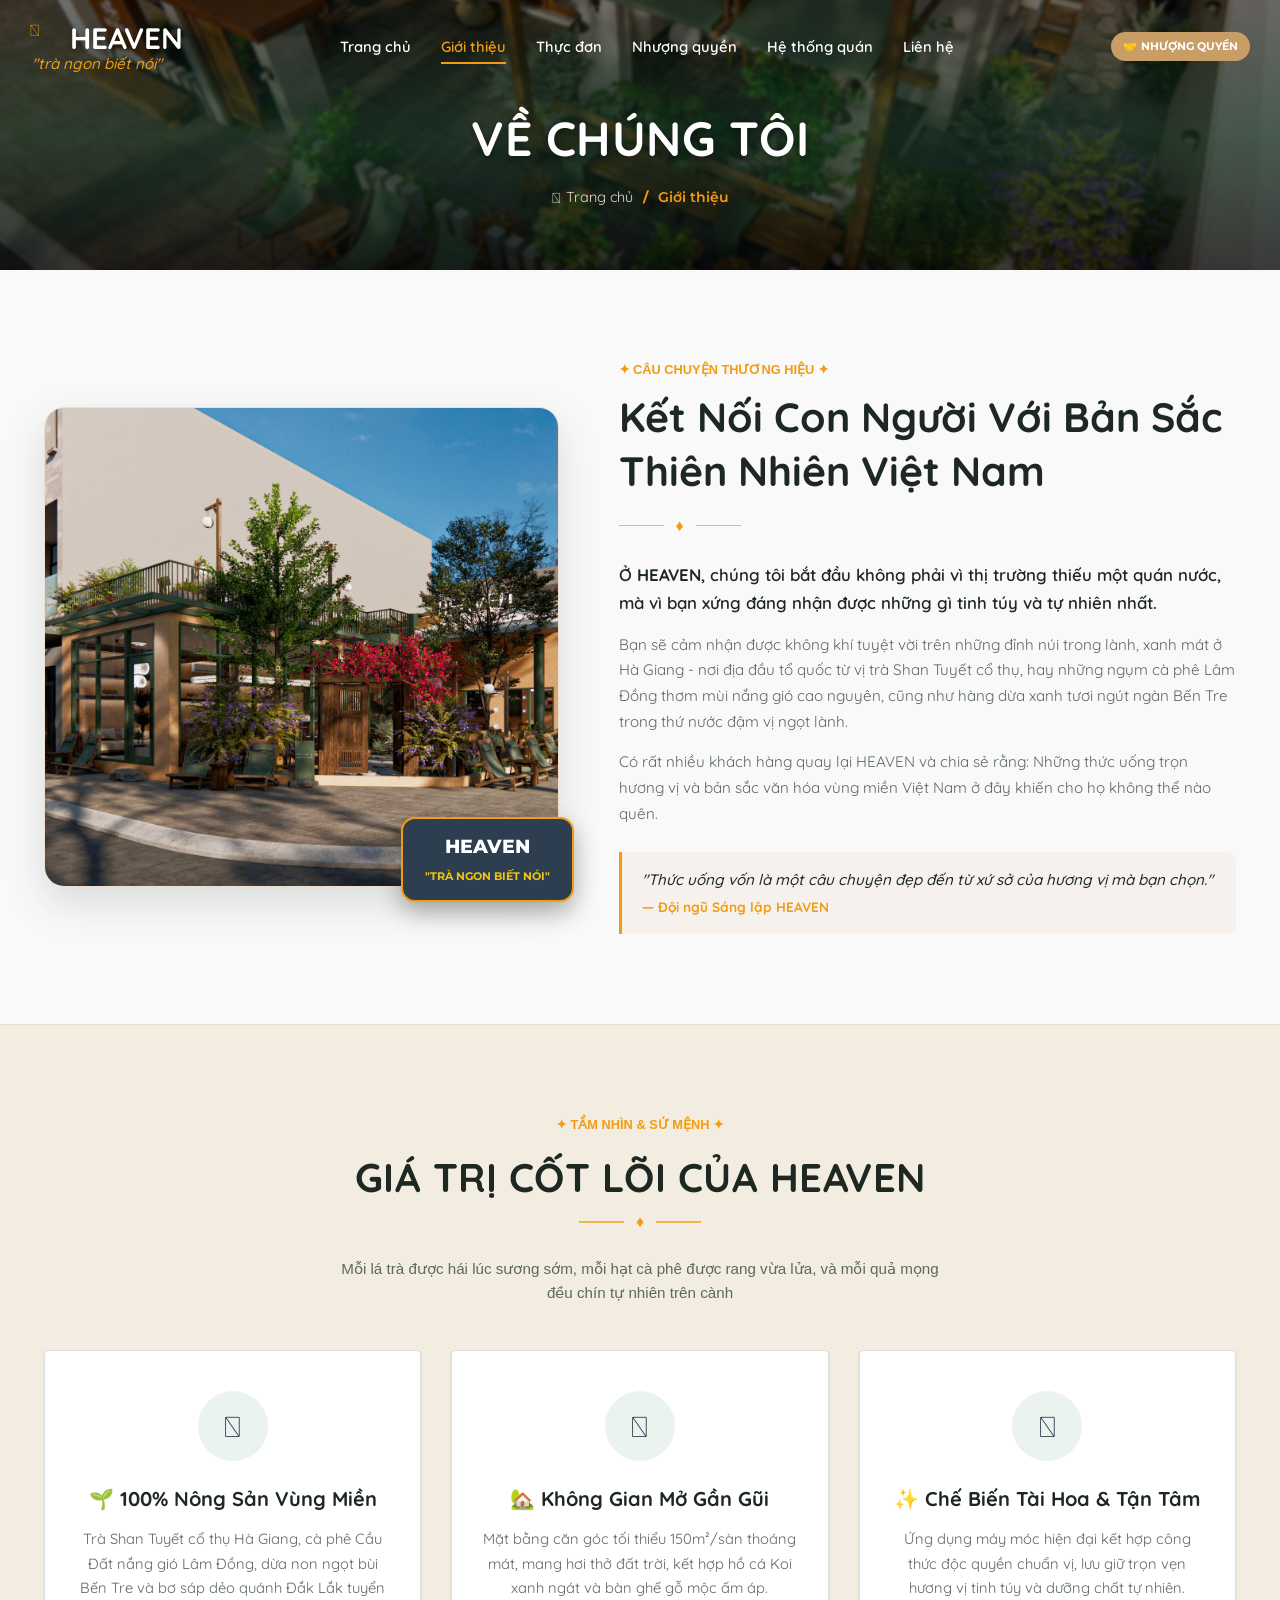
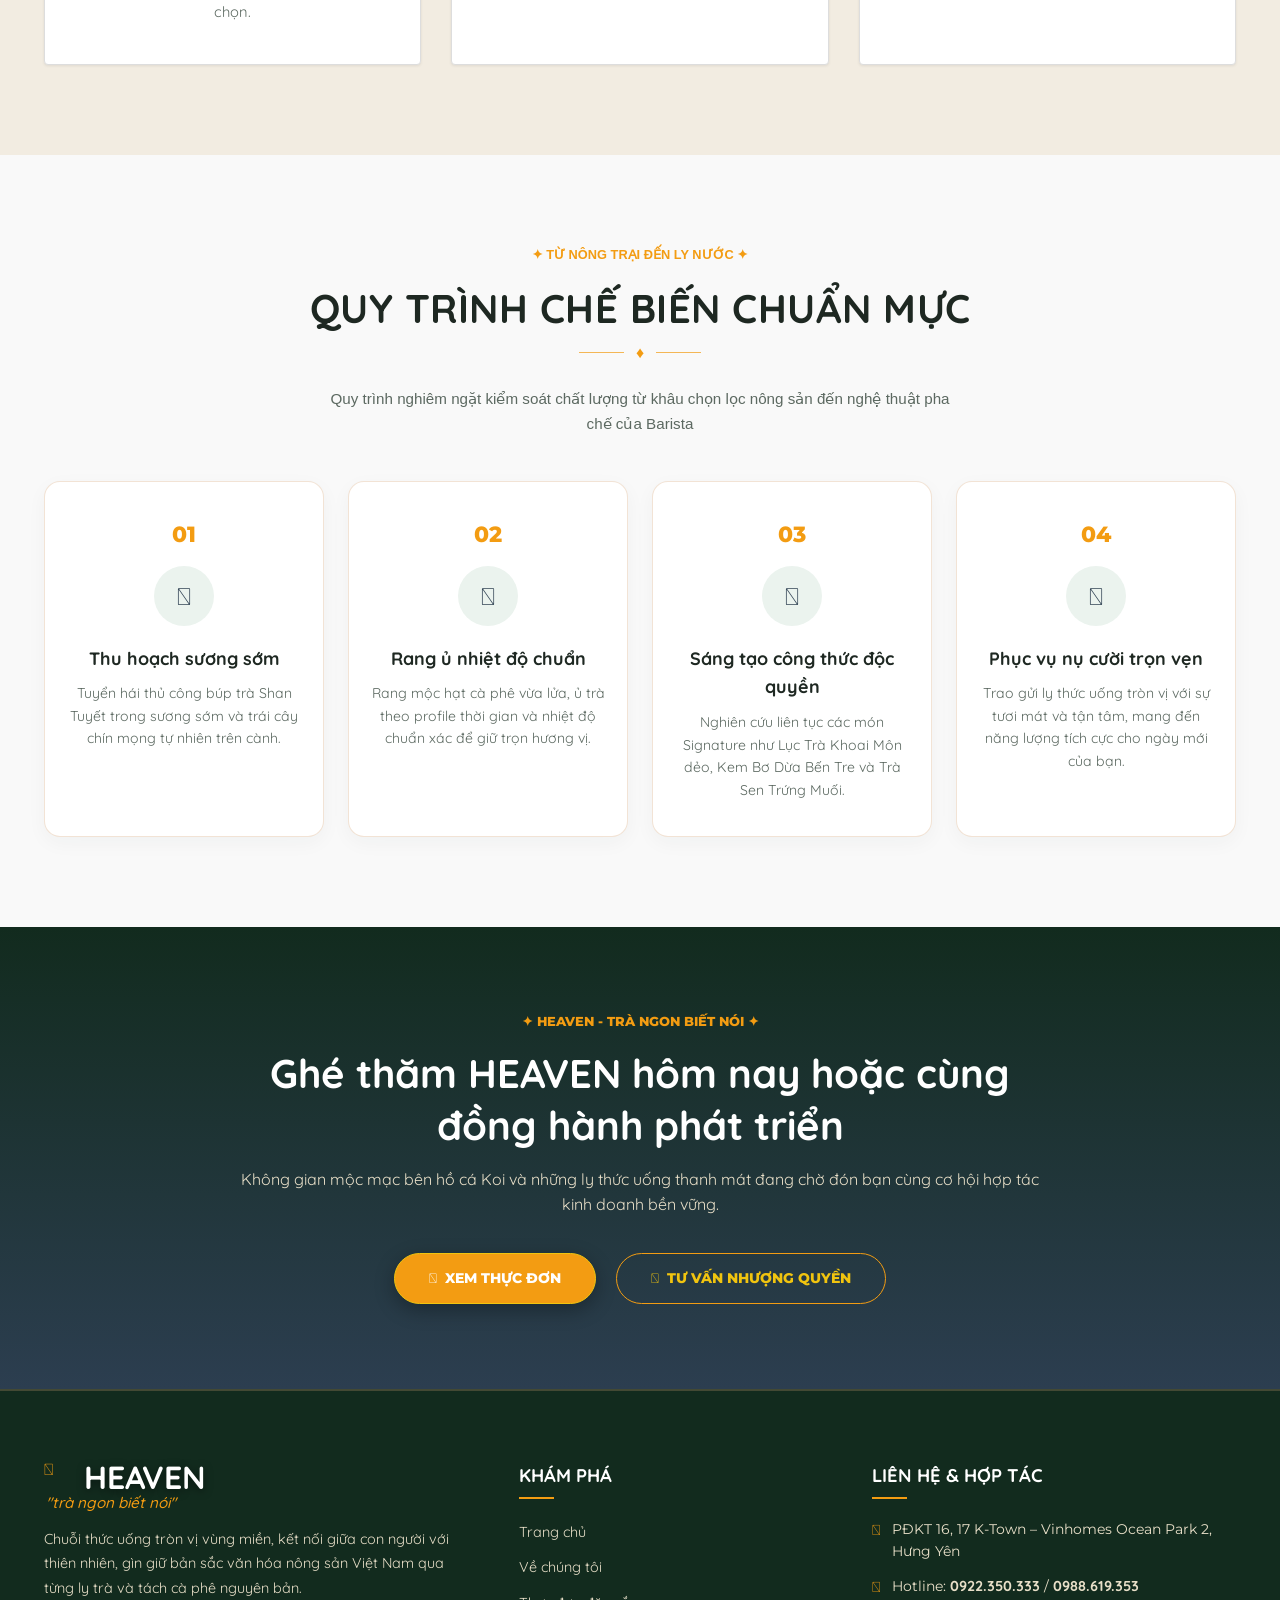
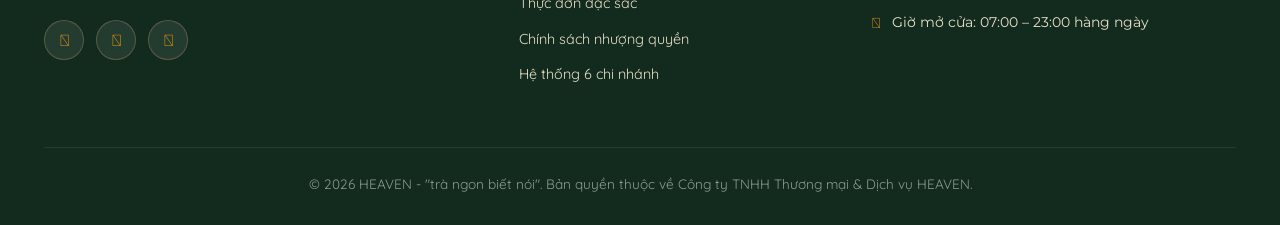
==== commit 273ad545: "fix: resolve fontawesome empty square icon bug and enforce quicksand globally" ====
--- a/about.html
+++ b/about.html
@@ -11,6 +11,20 @@
     <!-- Font Awesome -->
     <link rel="stylesheet" href="https://cdnjs.cloudflare.com/ajax/libs/font-awesome/6.5.1/css/all.min.css">
     <link rel="stylesheet" href="style.css">
+    <!-- FontAwesome & Quicksand Font -->
+    <link rel="stylesheet" href="https://cdnjs.cloudflare.com/ajax/libs/font-awesome/6.5.1/css/all.min.css">
+    <link href="https://fonts.googleapis.com/css2?family=Quicksand:wght@400;500;600;700&display=swap" rel="stylesheet">
+    <style>
+      *, html, body, h1, h2, h3, h4, h5, h6, p, a, button, input, select, textarea, label {
+        font-family: 'Quicksand', sans-serif !important;
+      }
+      .fa, .fa-solid, .fa-regular, .fa-brands, .fa-duotone, i[class*="fa-"], span[class*="fa-"] {
+        font-family: "Font Awesome 6 Free", "Font Awesome 6 Brands", "FontAwesome" !important;
+      }
+      .fa-brands, i.fa-brands {
+        font-family: "Font Awesome 6 Brands" !important;
+      }
+    </style>
 </head>
 <body>
 
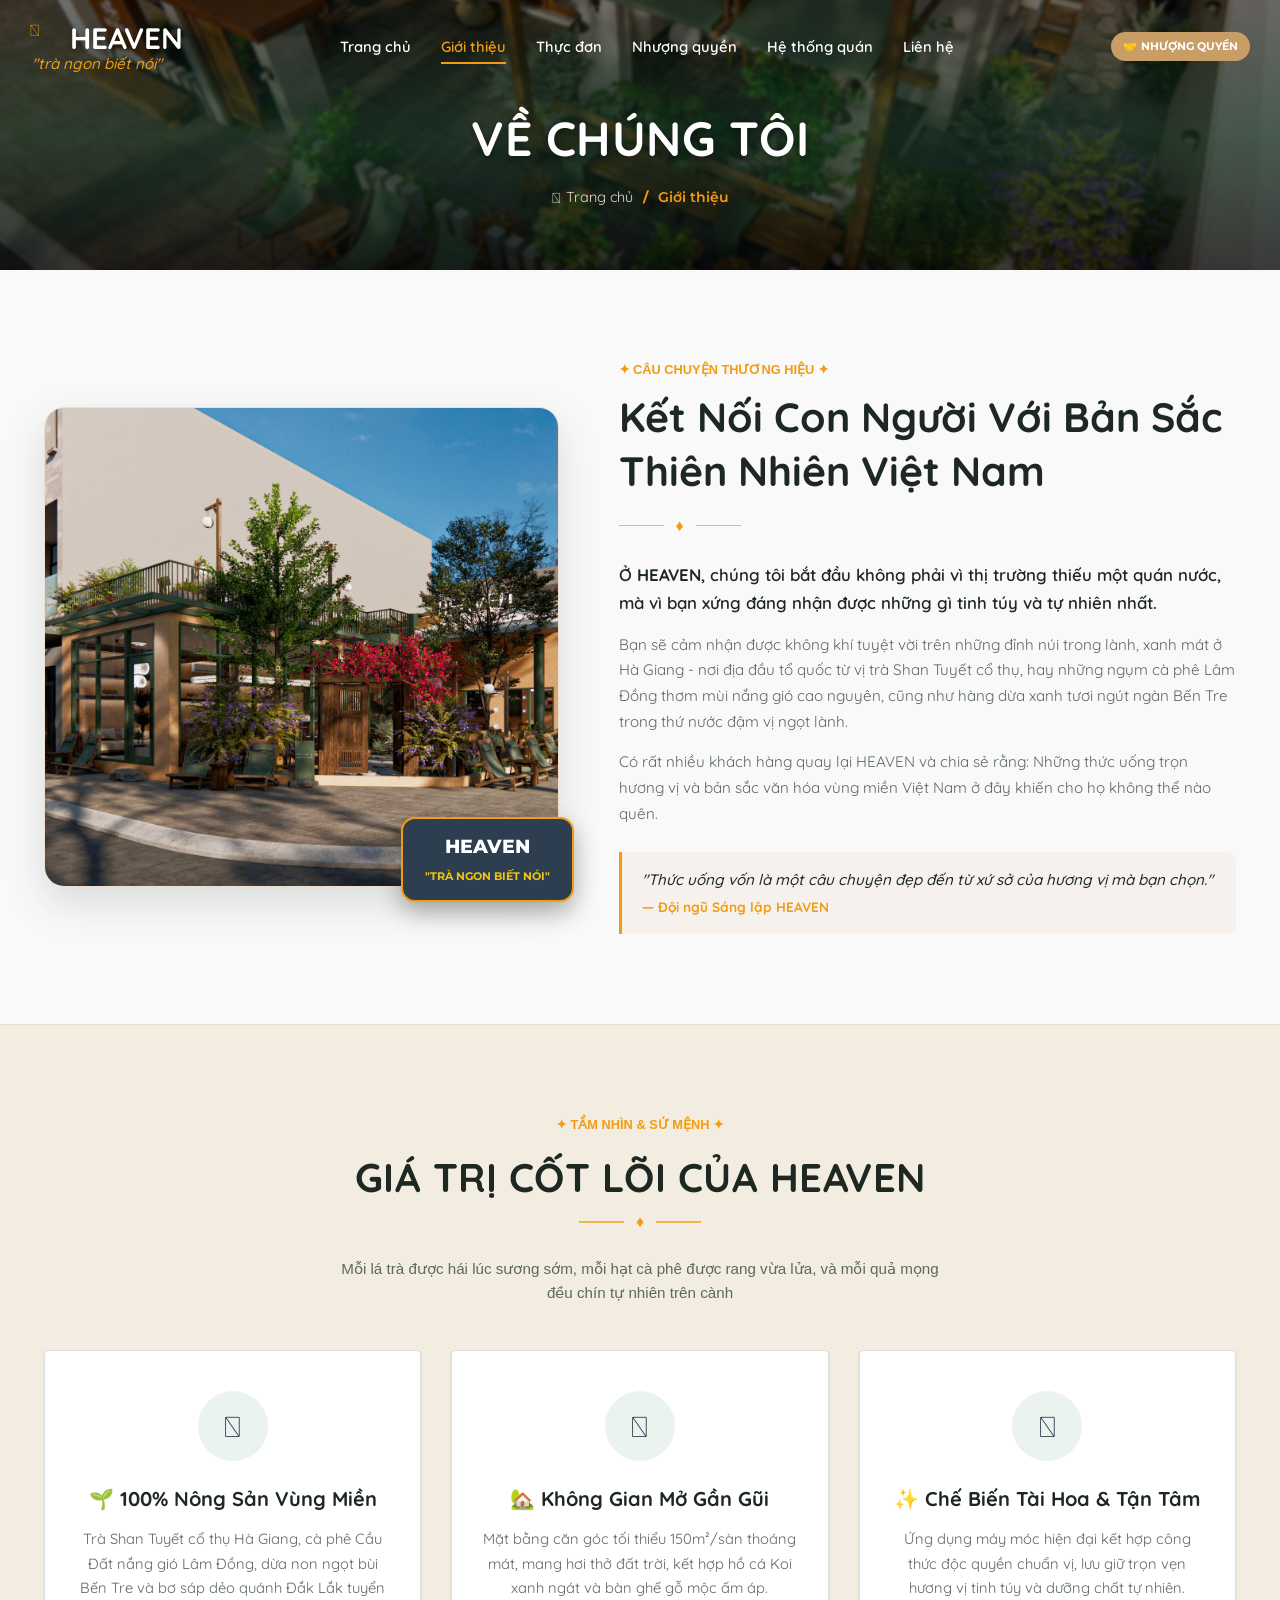
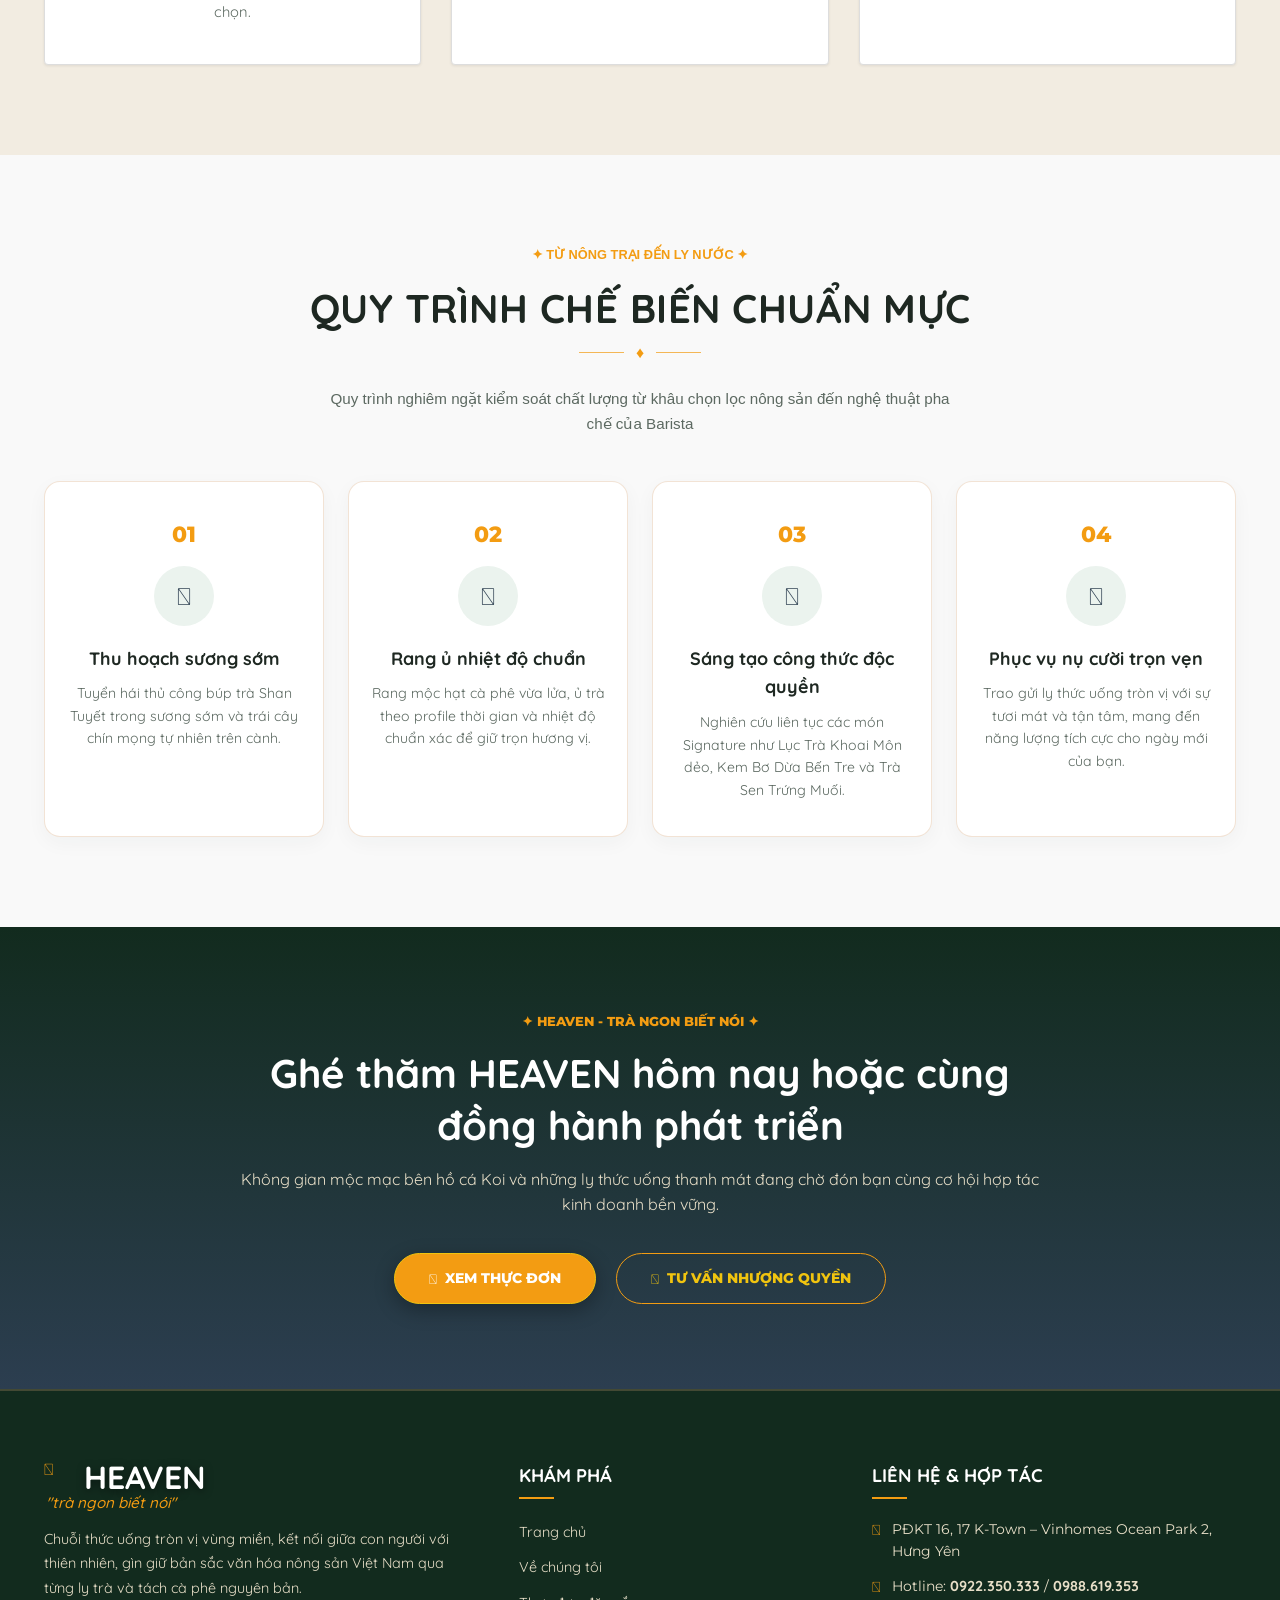
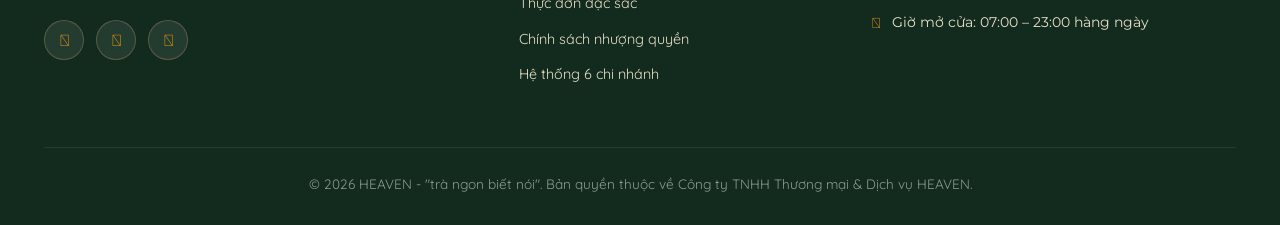
==== commit 3c6d5589: "style: enforce Quicksand font globally across entire website" ====
--- a/about.html
+++ b/about.html
@@ -19,10 +19,10 @@
         font-family: 'Quicksand', sans-serif !important;
       }
       .fa, .fa-solid, .fa-regular, .fa-brands, .fa-duotone, i[class*="fa-"], span[class*="fa-"] {
-        font-family: "Font Awesome 6 Free", "Font Awesome 6 Brands", "FontAwesome" !important;
+        font-family: 'Quicksand', sans-serif !important;"Font Awesome 6 Free", "Font Awesome 6 Brands", "FontAwesome" !important;
       }
       .fa-brands, i.fa-brands {
-        font-family: "Font Awesome 6 Brands" !important;
+        font-family: 'Quicksand', sans-serif !important;"Font Awesome 6 Brands" !important;
       }
     </style>
 </head>
--- a/style.css
+++ b/style.css
@@ -0,0 +1,3529 @@
+
+/* ==========================================================================
+   FORCE 100% QUICKSAND FONT EVERYWHERE
+   ========================================================================== */
+html, body, div, span, applet, object, iframe,
+h1, h2, h3, h4, h5, h6, p, blockquote, pre,
+a, abbr, acronym, address, big, cite, code,
+del, dfn, em, img, ins, kbd, q, s, samp,
+small, strike, strong, sub, sup, tt, var,
+b, u, i:not([class*="fa"]), center,
+dl, dt, dd, ol, ul, li,
+fieldset, form, label, legend,
+table, caption, tbody, tfoot, thead, tr, th, td,
+article, aside, canvas, details, embed, 
+figure, figcaption, footer, header, hgroup, 
+menu, nav, output, ruby, section, summary,
+time, mark, audio, video, button, input, textarea, select {
+    font-family: 'Quicksand', sans-serif !important;
+}
+
+/* Keep FontAwesome icons */
+.fa, .fa-solid, .fa-regular, .fa-brands, .fa-duotone, .fa-thin, .fa-light, 
+i[class*="fa-"], span[class*="fa-"] {
+    font-family: "Font Awesome 6 Free", "Font Awesome 6 Brands", "FontAwesome" !important;
+    font-weight: 900 !important;
+    font-style: normal !important;
+}
+
+.fa-brands, i.fa-brands {
+    font-family: "Font Awesome 6 Brands" !important;
+    font-weight: 400 !important;
+}
+
+/* ==========================================================================
+   GLOBAL QUICKSAND & FONTAWESOME ICON PRESERVATION
+   ========================================================================== */
+@import url('https://fonts.googleapis.com/css2?family=Quicksand:wght@400;500;600;700&display=swap');
+
+*, html, body, h1, h2, h3, h4, h5, h6, p, a, button, input, select, textarea, label {
+    font-family: 'Quicksand', sans-serif !important;
+}
+
+/* Explicitly preserve FontAwesome icons from being overridden by Quicksand */
+.fa, .fa-solid, .fa-regular, .fa-brands, .fa-duotone, .fa-thin, .fa-light, 
+i[class*="fa-"], span[class*="fa-"], i.fa-solid, i.fa-brands, i.fa-regular {
+    font-family: "Font Awesome 6 Free", "Font Awesome 6 Brands", "FontAwesome" !important;
+    font-weight: 900 !important;
+    font-style: normal !important;
+}
+
+.fa-brands, i.fa-brands {
+    font-family: "Font Awesome 6 Brands" !important;
+    font-weight: 400 !important;
+}
+
+
+/* ==========================================================================
+   DOWNGRADE: CHEAP RETAIL WORDPRESS THEME STYLE
+   ========================================================================== */
+@import url('https://fonts.googleapis.com/css2?family=Quicksand:wght@400;500;600;700&display=swap');
+
+:root {
+    --font-heading: 'Quicksand', sans-serif !important;
+    --font-body: 'Quicksand', sans-serif !important;
+    --font-display: 'Quicksand', sans-serif !important;
+    --font-soft: 'Quicksand', sans-serif !important;
+    --color-sand-gold: #f39c12 !important;
+    --color-gold: #f39c12 !important;
+    --color-gold-light: #f1c40f !important;
+    --color-gold-dark: #d35400 !important;
+    --color-primary-green: #2c3e50 !important;
+    --color-deep-green: #1a252f !important;
+    --color-forest: #2c3e50 !important;
+    --color-bg-light: #f9f9f9 !important;
+    --color-bg-alt: #f5f5f5 !important;
+    --color-border: #dddddd !important;
+    --shadow-soft: 0 1px 3px rgba(0,0,0,0.1) !important;
+    --shadow-premium: 0 1px 3px rgba(0,0,0,0.1) !important;
+    --shadow-card: 0 1px 3px rgba(0,0,0,0.1) !important;
+    --radius-sm: 3px !important;
+    --radius-md: 4px !important;
+    --radius-lg: 4px !important;
+    --radius-xl: 4px !important;
+    --radius-full: 4px !important;
+    --transition-smooth: none !important;
+}
+
+*, *::before, *::after {
+    font-family: 'Quicksand', sans-serif !important;
+    letter-spacing: normal !important;
+}
+
+body, html, h1, h2, h3, h4, h5, h6, p, span, a, button, input, label, select, textarea, div, section {
+    font-family: 'Quicksand', sans-serif !important;
+    letter-spacing: 0 !important;
+}
+
+/* Square / sharp retail corners & flat borders */
+.pricing-card,
+.benefit-card,
+.process-10-card,
+.branch-card,
+.system-branch-card,
+.catalog-item-card,
+.dish-card,
+.highlight-card,
+.story-block,
+.value-card,
+.contact-info-card,
+.cost-estimate-card,
+.reservation-card,
+.timeline-box,
+.about-hero,
+.stat-box,
+.modal-content,
+.badge,
+.pricing-badge,
+.tag-item,
+.branch-tag {
+    border-radius: 4px !important;
+    border: 1px solid #ddd !important;
+    box-shadow: 0 1px 3px rgba(0, 0, 0, 0.08) !important;
+    transition: none !important;
+    backdrop-filter: none !important;
+    background: #ffffff !important;
+}
+
+/* Cheap Flat Retail Buttons */
+.btn-hero-primary,
+.btn-hero-secondary,
+.btn-header-cta,
+.btn-franchise,
+.btn-catalog-action,
+.btn-form-submit,
+.btn-filter,
+.btn-outline,
+.btn-primary,
+.branch-btn,
+button,
+input[type="submit"] {
+    border-radius: 4px !important;
+    background-color: #d35400 !important;
+    background: #d35400 !important;
+    color: #ffffff !important;
+    border: 1px solid #c0392b !important;
+    box-shadow: none !important;
+    text-transform: uppercase !important;
+    font-weight: 700 !important;
+    letter-spacing: 0 !important;
+    transition: none !important;
+    padding: 8px 16px !important;
+    font-size: 13px !important;
+}
+
+.btn-hero-primary:hover,
+.btn-hero-secondary:hover,
+.btn-header-cta:hover,
+.btn-franchise:hover,
+.btn-form-submit:hover,
+button:hover {
+    background-color: #e67e22 !important;
+    background: #e67e22 !important;
+    color: #ffffff !important;
+    transform: none !important;
+    box-shadow: none !important;
+}
+
+.btn-hero-secondary {
+    background-color: #7f8c8d !important;
+    background: #7f8c8d !important;
+    border-color: #95a5a6 !important;
+}
+
+/* Cheap flat pricing headers and amounts */
+.pricing-title {
+    font-family: 'Quicksand', sans-serif !important;
+    font-size: 1.1rem !important;
+    font-weight: 700 !important;
+    color: #333333 !important;
+    text-transform: uppercase !important;
+    margin-bottom: 8px !important;
+}
+
+.pricing-amount,
+.pricing-fee .pricing-amount,
+.pricing-fee {
+    font-family: 'Quicksand', sans-serif !important;
+    font-size: 1.8rem !important;
+    font-weight: 700 !important;
+    color: #d35400 !important;
+    letter-spacing: 0 !important;
+}
+
+.pricing-period,
+.pricing-fee .pricing-period {
+    font-family: 'Quicksand', sans-serif !important;
+    font-size: 0.85rem !important;
+    color: #777777 !important;
+}
+
+.pricing-badge {
+    background: #d35400 !important;
+    color: #ffffff !important;
+    border: 1px solid #c0392b !important;
+    border-radius: 3px !important;
+    font-size: 11px !important;
+    font-weight: 700 !important;
+}
+
+.pricing-card.featured {
+    border: 2px solid #d35400 !important;
+    box-shadow: 0 2px 6px rgba(0,0,0,0.12) !important;
+}
+
+.pricing-features-list li i {
+    color: #27ae60 !important;
+}
+
+/* 10 Step Process Cheap WordPress List */
+.process-10-card h4,
+.benefit-card h3,
+.branch-card h3,
+.dish-name,
+.catalog-dish-name {
+    font-family: 'Quicksand', sans-serif !important;
+    font-size: 1rem !important;
+    font-weight: 700 !important;
+    color: #2c3e50 !important;
+    letter-spacing: 0 !important;
+}
+
+.process-10-num {
+    font-family: 'Quicksand', sans-serif !important;
+    font-size: 1.1rem !important;
+    font-weight: 700 !important;
+    color: #d35400 !important;
+}
+
+.dish-price,
+.catalog-price {
+    font-family: 'Quicksand', sans-serif !important;
+    font-weight: 700 !important;
+    color: #d35400 !important;
+    font-size: 1rem !important;
+}
+
+.hero-line-1 {
+    font-family: 'Quicksand', sans-serif !important;
+    font-size: 2.2rem !important;
+    font-weight: 700 !important;
+    color: #ffffff !important;
+    text-shadow: 1px 1px 2px #000 !important;
+}
+
+.hero-line-2 {
+    font-family: 'Quicksand', sans-serif !important;
+    font-size: 1.3rem !important;
+    font-style: normal !important;
+    font-weight: 600 !important;
+    color: #f39c12 !important;
+    text-shadow: 1px 1px 2px #000 !important;
+}
+
+.hero-line-3 {
+    font-family: 'Quicksand', sans-serif !important;
+    font-size: 0.95rem !important;
+    color: #ffffff !important;
+    text-shadow: 1px 1px 2px #000 !important;
+}
+
+@import url('https://fonts.googleapis.com/css2?family=Cormorant+Garamond:wght@600;700&family=Plus+Jakarta+Sans:wght@400;500;600&display=swap');
+/* ==========================================================================
+   HEAVEN - "trà ngon biết nói"
+   Official Brand Design System & Stylesheet
+   ========================================================================== */
+
+:root {
+    /* Brand Colors extracted from HEAVEN document */
+    --color-primary-green: #183D2B;
+    --color-primary-dark: #122B1E;
+    --color-forest: #22533B;
+    --color-sage: #3D7355;
+    --color-sage-light: #EBF3EE;
+    
+    --color-wood: #4A3528;
+    --color-wood-light: #7A5C45;
+    --color-sand-gold: #C89D66;
+    --color-gold: #D4A373;
+    --color-gold-light: #EBD4BA;
+    
+    --color-bg-light: #F9F6F0;
+    --color-bg-card: #FFFFFF;
+    --color-text-dark: #1E2822;
+    --color-text-muted: #5C6961;
+    --color-white: #FFFFFF;
+
+    /* Typography */
+    --font-heading: 'Quicksand', sans-serif !important;
+    --font-serif: 'Cormorant Garamond', Georgia, serif;
+    --font-soft: 'Quicksand', sans-serif !important;
+    --font-body: 'Quicksand', sans-serif !important;
+
+    /* Transitions */
+    --transition-smooth: all 0.35s cubic-bezier(0.4, 0, 0.2, 1);
+    --transition-zoom: transform 0.6s cubic-bezier(0.25, 1, 0.5, 1);
+}
+
+/* ==========================================================================
+   Global Unified Typography Standard
+   ========================================================================== */
+
+/* 1. Văn bản mô tả thường, nút bấm, input */
+body, p, span, a, button, input, label, select, textarea {
+  font-family: 'Montserrat', sans-serif !important;
+}
+
+/* 2. Tiêu đề chính / Tiêu đề lớn / Banner / Tên thương hiệu */
+h1, h2, .title-banner, .page-header-title, .hero-line-1, .logo-main, .section-main-title, .about-hero-title, .banner-title, .menu-title, .story-title, .cta-title {
+  font-family: 'Quicksand', sans-serif !important;
+  font-weight: 700 !important;
+  letter-spacing: 0.05em;
+}
+
+/* 3. Slogan / Phụ đề nghệ thuật (chữ vàng nghiêng) */
+.hero-line-2, .logo-sub, .story-tagline, .brand-quote, .banner-sub, [class*="slogan"] {
+  font-family: 'Quicksand', sans-serif !important;
+  font-style: italic !important;
+  font-weight: 500 !important;
+}
+
+/* 4. Tiêu đề khối & Tên món */
+h3, h4, h5, h6, .dish-name, .catalog-dish-name, .branch-title, .pricing-title, .value-title, .process-step-title, .reservation-title {
+  font-family: 'Quicksand', sans-serif !important;
+  font-weight: 700 !important;
+}
+
+/* 5. Giá tiền và số */
+.price, [class*="price"], .dish-price, .catalog-price, .combo-price-main, .pricing-fee, .text-price {
+  font-family: 'Montserrat', sans-serif !important;
+  font-weight: 700 !important;
+  font-variant-numeric: normal !important;
+}
+
+* {
+    margin: 0;
+    padding: 0;
+    box-sizing: border-box;
+}
+
+html {
+    scroll-behavior: smooth;
+    font-size: 16px;
+}
+
+body {
+    background-color: var(--color-bg-light);
+    color: var(--color-text-dark);
+    line-height: 1.6;
+    overflow-x: hidden;
+}
+
+a {
+    text-decoration: none;
+    color: inherit;
+    transition: var(--transition-smooth);
+}
+
+ul {
+    list-style: none;
+}
+
+img {
+    max-width: 100%;
+    height: auto;
+    display: block;
+}
+
+.container {
+    max-width: 1240px;
+    margin: 0 auto;
+    padding: 0 24px;
+}
+
+.container-fluid {
+    width: 100%;
+    padding: 0;
+}
+
+/* ==========================================================================
+   Header (Transparent Sticky Header)
+   ========================================================================== */
+.site-header {
+    position: fixed;
+    top: 0;
+    left: 0;
+    width: 100%;
+    z-index: 1000;
+    background: transparent;
+    padding: 22px 0;
+    transition: background 0.4s ease, padding 0.4s ease, box-shadow 0.4s ease, backdrop-filter 0.4s ease;
+}
+
+/* Scrolled state: Nền xanh rêu sẫm #183D2B mờ nhẹ */
+.site-header.scrolled {
+    background: rgba(24, 61, 43, 0.94);
+    backdrop-filter: blur(12px);
+    -webkit-backdrop-filter: blur(12px);
+    padding: 12px 0;
+    box-shadow: 0 4px 25px rgba(0, 0, 0, 0.4);
+    border-bottom: 1px solid rgba(212, 163, 115, 0.25);
+}
+
+.header-container {
+    max-width: 1320px;
+    margin: 0 auto;
+    padding: 0 30px;
+    display: flex;
+    align-items: center;
+    justify-content: space-between;
+}
+
+/* Typography Logo 'HEAVEN - trà ngon biết nói' */
+.logo-brand {
+    display: flex;
+    flex-direction: column;
+    align-items: flex-start;
+    line-height: 1;
+    text-decoration: none;
+    user-select: none;
+}
+
+.logo-main-wrap {
+    display: flex;
+    align-items: center;
+    gap: 8px;
+}
+
+.logo-icon-svg {
+    width: 32px;
+    height: 32px;
+    color: var(--color-gold);
+}
+
+.logo-main {
+    font-family: var(--font-heading);
+    font-size: 1.85rem;
+    font-weight: 800;
+    letter-spacing: 3px;
+    color: var(--color-white);
+    text-shadow: 0 2px 8px rgba(0, 0, 0, 0.5);
+}
+
+.logo-sub {
+    font-family: var(--font-soft);
+    font-size: 0.95rem;
+    font-style: italic;
+    font-weight: 600;
+    color: var(--color-gold);
+    letter-spacing: 1px;
+    margin-top: 2px;
+    padding-left: 2px;
+}
+
+.logo-brand:hover .logo-main {
+    color: var(--color-gold-light);
+}
+
+/* Navigation Menu */
+.nav-menu {
+    display: flex;
+    align-items: center;
+}
+
+.nav-list {
+    display: flex;
+    align-items: center;
+    gap: 30px;
+}
+
+.nav-link {
+    font-family: var(--font-body);
+    font-size: 0.92rem;
+    font-weight: 600;
+    color: var(--color-white);
+    letter-spacing: 0.3px;
+    position: relative;
+    padding: 6px 0;
+    display: inline-block;
+}
+
+.nav-link::after {
+    content: '';
+    position: absolute;
+    bottom: 0;
+    left: 0;
+    width: 0;
+    height: 2px;
+    background-color: var(--color-gold);
+    transition: width 0.3s ease;
+}
+
+.nav-link:hover,
+.nav-link.active {
+    color: var(--color-gold);
+}
+
+.nav-link:hover::after,
+.nav-link.active::after {
+    width: 100%;
+}
+
+/* Nút CTA Header Khối Đặc Sang Trọng */
+.header-cta {
+    display: flex;
+    align-items: center;
+}
+
+.btn-franchise-cta {
+    display: inline-flex;
+    align-items: center;
+    justify-content: center;
+    gap: 8px;
+    background: linear-gradient(135deg, #D4A373 0%, #C89D66 100%);
+    background-color: #C89D66;
+    color: #FFFFFF !important;
+    font-family: var(--font-heading);
+    font-size: 0.8rem;
+    font-weight: 800;
+    text-transform: uppercase;
+    letter-spacing: 1.5px;
+    padding: 10px 22px;
+    border-radius: 9999px;
+    border: 1px solid rgba(255, 255, 255, 0.35);
+    box-shadow: 0 4px 15px rgba(120, 53, 15, 0.35), 0 2px 4px rgba(0, 0, 0, 0.2);
+    transition: all 0.3s cubic-bezier(0.4, 0, 0.2, 1);
+    cursor: pointer;
+    text-decoration: none;
+    line-height: 1;
+}
+
+.btn-franchise-cta i {
+    font-size: 0.95rem;
+    color: #FFFFFF;
+    transition: transform 0.3s ease;
+}
+
+.btn-franchise-cta:hover {
+    filter: brightness(1.12);
+    transform: translateY(-2px);
+    box-shadow: 0 8px 25px rgba(200, 157, 102, 0.65), 0 0 15px rgba(212, 163, 115, 0.4);
+    border-color: rgba(255, 255, 255, 0.6);
+    color: #FFFFFF !important;
+}
+
+.btn-franchise-cta:hover i {
+    transform: scale(1.1);
+}
+
+/* Mobile Toggle */
+.mobile-toggle {
+    display: none;
+    flex-direction: column;
+    justify-content: space-between;
+    width: 28px;
+    height: 20px;
+    background: transparent;
+    border: none;
+    cursor: pointer;
+    z-index: 1001;
+}
+
+.mobile-toggle span {
+    display: block;
+    height: 2px;
+    width: 100%;
+    background-color: var(--color-white);
+    border-radius: 2px;
+    transition: var(--transition-smooth);
+}
+
+/* ==========================================================================
+   Hero Banner Slider (Full Width)
+   ========================================================================== */
+.hero-slider-section {
+    position: relative;
+    width: 100%;
+    height: 100vh;
+    min-height: 650px;
+    overflow: hidden;
+}
+
+.heroSwiper {
+    width: 100%;
+    height: 100%;
+}
+
+.swiper-slide {
+    position: relative;
+    display: flex;
+    align-items: center;
+    justify-content: center;
+    text-align: center;
+    overflow: hidden;
+}
+
+.slide-bg {
+    position: absolute;
+    top: 0;
+    left: 0;
+    width: 100%;
+    height: 100%;
+    background-position: center;
+    background-size: cover;
+    background-repeat: no-repeat;
+    transform: scale(1.05);
+    transition: transform 7s cubic-bezier(0.25, 1, 0.5, 1);
+}
+
+.swiper-slide-active .slide-bg {
+    transform: scale(1.14);
+}
+
+.hero-overlay {
+    position: absolute;
+    top: 0;
+    left: 0;
+    width: 100%;
+    height: 100%;
+    background: linear-gradient(
+        180deg, 
+        rgba(0, 0, 0, 0.52) 0%, 
+        rgba(0, 0, 0, 0.42) 40%, 
+        rgba(0, 0, 0, 0.48) 60%, 
+        rgba(0, 0, 0, 0.72) 100%
+    );
+    z-index: 1;
+}
+
+
+
+.hero-actions {
+    display: flex !important;
+    gap: 16px !important;
+    justify-content: center !important;
+    align-items: center !important;
+    flex-wrap: wrap !important;
+    margin-top: 24px !important;
+    width: 100% !important;
+}
+
+.btn-hero-primary {
+    display: inline-flex !important;
+    align-items: center !important;
+    justify-content: center !important;
+    white-space: nowrap !important;
+    padding: 12px 24px !important;
+    border-radius: 9999px !important;
+    font-family: 'Montserrat', sans-serif !important;
+    font-weight: 700 !important;
+    font-size: 13px !important;
+    letter-spacing: 0.05em !important;
+    text-transform: uppercase !important;
+    background-color: #C89D66 !important;
+    color: #FFFFFF !important;
+    border: 1.5px solid #D4A373 !important;
+    text-decoration: none !important;
+    box-shadow: 0 4px 15px rgba(0, 0, 0, 0.25) !important;
+    transition: all 0.3s ease !important;
+}
+
+.btn-hero-primary:hover {
+    background-color: #B58B55 !important;
+    transform: translateY(-2px) !important;
+    box-shadow: 0 6px 20px rgba(200, 157, 102, 0.45) !important;
+}
+
+.btn-hero-secondary {
+    display: inline-flex !important;
+    align-items: center !important;
+    justify-content: center !important;
+    white-space: nowrap !important;
+    padding: 12px 24px !important;
+    border-radius: 9999px !important;
+    font-family: 'Montserrat', sans-serif !important;
+    font-weight: 700 !important;
+    font-size: 13px !important;
+    letter-spacing: 0.05em !important;
+    text-transform: uppercase !important;
+    background: rgba(24, 61, 43, 0.75) !important;
+    color: #FFFFFF !important;
+    border: 1.5px solid rgba(212, 163, 115, 0.7) !important;
+    backdrop-filter: blur(6px) !important;
+    text-decoration: none !important;
+    box-shadow: 0 4px 15px rgba(0, 0, 0, 0.25) !important;
+    transition: all 0.3s ease !important;
+}
+
+.btn-hero-secondary:hover {
+    border-color: #E0A96D !important;
+    color: #E0A96D !important;
+    background: rgba(24, 61, 43, 0.95) !important;
+    transform: translateY(-2px) !important;
+}
+
+.hero-nav-btn {
+    width: 52px;
+    height: 52px;
+    border-radius: 50%;
+    background: rgba(0, 0, 0, 0.3);
+    border: 1.5px solid rgba(255, 255, 255, 0.4);
+    backdrop-filter: blur(6px);
+    color: var(--color-white);
+    display: flex;
+    align-items: center;
+    justify-content: center;
+    transition: var(--transition-smooth);
+    z-index: 10;
+}
+
+.hero-nav-btn::after {
+    display: none;
+}
+
+.hero-nav-btn i {
+    font-size: 1.3rem;
+    color: var(--color-white);
+    transition: transform 0.3s ease;
+}
+
+.swiper-button-prev.hero-nav-btn {
+    left: 25px;
+}
+
+.swiper-button-next.hero-nav-btn {
+    right: 25px;
+}
+
+.hero-nav-btn:hover {
+    background: var(--color-sand-gold);
+    border-color: var(--color-gold-light);
+    transform: scale(1.1);
+}
+
+.swiper-pagination-bullet {
+    width: 10px;
+    height: 10px;
+    background: rgba(255, 255, 255, 0.5);
+    opacity: 1;
+    transition: var(--transition-smooth);
+}
+
+.swiper-pagination-bullet-active {
+    background: var(--color-gold);
+    width: 28px;
+    border-radius: 10px;
+}
+
+/* ==========================================================================
+   Khối 3 Banner Điểm Nhấn (Top Highlights)
+   ========================================================================== */
+.highlights-section {
+    position: relative;
+    z-index: 20;
+    margin-top: -65px;
+    padding: 0 24px 60px;
+}
+
+.highlights-grid {
+    display: grid;
+    grid-template-columns: repeat(3, 1fr);
+    gap: 24px;
+    max-width: 1240px;
+    margin: 0 auto;
+}
+
+.highlight-card {
+    position: relative;
+    height: 290px;
+    border-radius: 16px;
+    overflow: hidden;
+    box-shadow: 0 12px 30px rgba(0, 0, 0, 0.22);
+    border: 1.5px solid rgba(212, 163, 115, 0.3);
+    cursor: pointer;
+}
+
+.highlight-bg {
+    position: absolute;
+    top: 0;
+    left: 0;
+    width: 100%;
+    height: 100%;
+    background-size: cover;
+    background-position: center;
+    transition: var(--transition-zoom);
+}
+
+.highlight-card:hover .highlight-bg {
+    transform: scale(1.08);
+}
+
+.highlight-overlay {
+    position: absolute;
+    top: 0;
+    left: 0;
+    width: 100%;
+    height: 100%;
+    background: linear-gradient(
+        180deg, 
+        rgba(0, 0, 0, 0.35) 0%, 
+        rgba(18, 43, 30, 0.6) 40%, 
+        rgba(0, 0, 0, 0.88) 100%
+    );
+    transition: background 0.4s ease;
+}
+
+.highlight-card:hover .highlight-overlay {
+    background: linear-gradient(
+        180deg, 
+        rgba(0, 0, 0, 0.45) 0%, 
+        rgba(18, 43, 30, 0.75) 40%, 
+        rgba(0, 0, 0, 0.94) 100%
+    );
+}
+
+.highlight-content {
+    position: relative;
+    z-index: 2;
+    height: 100%;
+    padding: 26px;
+    display: flex;
+    flex-direction: column;
+    justify-content: flex-end;
+    align-items: flex-start;
+    user-select: none;
+}
+
+.highlight-badge {
+    font-family: var(--font-heading);
+    font-size: 0.68rem;
+    font-weight: 700;
+    color: var(--color-gold);
+    text-transform: uppercase;
+    letter-spacing: 2px;
+    margin-bottom: 8px;
+    background: rgba(0, 0, 0, 0.5);
+    padding: 4px 10px;
+    border-radius: 4px;
+    border: 1px solid rgba(212, 163, 115, 0.4);
+    box-shadow: 0 2px 8px rgba(0, 0, 0, 0.4);
+}
+
+.highlight-title {
+    font-family: var(--font-serif);
+    font-size: 1.35rem;
+    font-weight: 700;
+    color: var(--color-white);
+    margin-bottom: 6px;
+    text-wrap: balance;
+    text-shadow: 0 2px 10px rgba(0, 0, 0, 0.9);
+}
+
+.highlight-desc {
+    font-size: 0.88rem;
+    color: #E8DFC8;
+    margin-bottom: 12px;
+    line-height: 1.4;
+    text-wrap: balance;
+    text-shadow: 0 1px 6px rgba(0, 0, 0, 0.8);
+}
+
+.highlight-link {
+    font-family: var(--font-heading);
+    font-size: 0.78rem;
+    font-weight: 700;
+    color: var(--color-gold);
+    display: inline-flex;
+    align-items: center;
+    gap: 8px;
+    letter-spacing: 1px;
+    text-transform: uppercase;
+}
+
+.highlight-link i {
+    transition: transform 0.3s ease;
+}
+
+.highlight-card:hover .highlight-link {
+    color: var(--color-gold-light);
+}
+
+.highlight-card:hover .highlight-link i {
+    transform: translateX(6px);
+}
+
+/* ==========================================================================
+   Page Header Section (About, Menu, Franchise, Contact)
+   ========================================================================== */
+.page-header-section {
+    position: relative;
+    height: 270px;
+    min-height: 270px;
+    display: flex;
+    align-items: center;
+    justify-content: center;
+    text-align: center;
+    overflow: hidden;
+}
+
+.page-header-bg {
+    position: absolute;
+    top: 0;
+    left: 0;
+    width: 100%;
+    height: 100%;
+    background-size: cover;
+    background-position: center;
+    filter: blur(1.5px);
+    transform: scale(1.05);
+}
+
+.page-header-overlay {
+    position: absolute;
+    top: 0;
+    left: 0;
+    width: 100%;
+    height: 100%;
+    background: linear-gradient(
+        180deg,
+        rgba(0, 0, 0, 0.55) 0%,
+        rgba(18, 43, 30, 0.75) 50%,
+        rgba(0, 0, 0, 0.75) 100%
+    );
+}
+
+.page-header-content {
+    position: relative;
+    z-index: 2;
+    margin-top: 40px;
+    padding: 0 20px;
+    max-width: 1000px;
+    width: 100%;
+    text-wrap: balance;
+    user-select: none;
+}
+
+.page-header-title {
+    font-family: 'Montserrat', sans-serif !important;
+    font-size: clamp(1.85rem, 4vw, 3rem);
+    font-weight: 700 !important;
+    color: #FFFFFF !important;
+    letter-spacing: 4px !important;
+    text-transform: uppercase;
+    margin-bottom: 8px;
+    text-shadow: 0 2px 10px rgba(0, 0, 0, 0.5) !important;
+    filter: none !important;
+    -webkit-text-stroke: 0 !important;
+    text-wrap: balance;
+}
+
+.page-breadcrumb {
+    display: inline-flex;
+    align-items: center;
+    gap: 10px;
+    font-size: 0.9rem;
+    color: #D1C2B4;
+}
+
+.page-breadcrumb a {
+    color: #E8DFC8;
+    display: inline-flex;
+    align-items: center;
+    gap: 6px;
+}
+
+.page-breadcrumb a:hover {
+    color: var(--color-gold);
+}
+
+.crumb-separator {
+    color: var(--color-gold);
+    font-weight: 700;
+}
+
+.crumb-current {
+    color: var(--color-gold);
+    font-weight: 600;
+}
+
+/* ==========================================================================
+   Khối Câu Chuyện Thương Hiệu (Story / About)
+   ========================================================================== */
+.about-story-section {
+    padding: 90px 0;
+    background-color: var(--color-bg-light);
+}
+
+.story-grid {
+    display: grid;
+    grid-template-columns: 1fr 1.15fr;
+    gap: 60px;
+    align-items: center;
+}
+
+.story-image-col {
+    position: relative;
+}
+
+.story-image-wrap {
+    position: relative;
+    border-radius: 16px;
+}
+
+.story-image-wrap img {
+    width: 100%;
+    height: 480px;
+    object-fit: cover;
+    border-radius: 16px;
+    box-shadow: 0 16px 40px rgba(24, 61, 43, 0.18);
+    position: relative;
+    z-index: 2;
+    border: 1.5px solid rgba(212, 163, 115, 0.3);
+}
+
+.story-frame-border {
+    position: absolute;
+    top: -14px;
+    left: -14px;
+    width: 100%;
+    height: 100%;
+    border: 2px solid var(--color-gold);
+    border-radius: 16px;
+    z-index: 1;
+    opacity: 0.85;
+}
+
+.story-floating-badge {
+    position: absolute;
+    bottom: -20px;
+    right: -20px;
+    z-index: 3;
+    background: var(--color-primary-green);
+    border: 2px solid var(--color-gold);
+    padding: 14px 20px;
+    border-radius: 12px;
+    box-shadow: 0 10px 25px rgba(0, 0, 0, 0.35);
+    display: flex;
+    align-items: center;
+    gap: 14px;
+}
+
+.story-floating-badge i {
+    font-size: 2rem;
+    color: var(--color-gold);
+}
+
+.badge-text {
+    display: flex;
+    flex-direction: column;
+}
+
+.badge-sub {
+    font-family: var(--font-body);
+    font-size: 0.7rem;
+    font-weight: 700;
+    color: var(--color-gold-light);
+    letter-spacing: 1.5px;
+    text-transform: uppercase;
+}
+
+.badge-title {
+    font-family: var(--font-body);
+    font-size: 0.85rem;
+    font-weight: 800;
+    color: var(--color-white);
+    letter-spacing: 0.8px;
+    text-transform: uppercase;
+    text-shadow: none !important;
+}
+
+.story-content-col {
+    padding-left: 10px;
+}
+
+.section-tag {
+    font-family: var(--font-body);
+    font-size: 0.8rem;
+    font-weight: 800;
+    color: var(--color-gold);
+    letter-spacing: 2px;
+    text-transform: uppercase;
+    display: block;
+    margin-bottom: 10px;
+}
+
+.story-title {
+    font-family: var(--font-serif);
+    font-size: clamp(2rem, 3.2vw, 2.7rem);
+    font-weight: 700;
+    color: var(--color-text-dark);
+    line-height: 1.25;
+    margin-bottom: 16px;
+}
+
+.story-divider,
+.vintage-rule {
+    display: flex;
+    align-items: center;
+    gap: 12px;
+    margin-bottom: 22px;
+    color: var(--color-gold);
+}
+
+.story-divider::before,
+.story-divider::after,
+.vintage-rule::before,
+.vintage-rule::after {
+    content: '';
+    width: 45px;
+    height: 1.5px;
+    background-color: var(--color-gold);
+    opacity: 0.7;
+}
+
+.story-desc {
+    font-size: 1.05rem;
+    color: var(--color-text-dark);
+    font-weight: 500;
+    margin-bottom: 14px;
+    line-height: 1.7;
+}
+
+.story-desc-sub {
+    font-size: 0.95rem;
+    color: var(--color-text-muted);
+    margin-bottom: 35px;
+    line-height: 1.7;
+}
+
+.story-stats-grid {
+    display: grid;
+    grid-template-columns: repeat(3, 1fr);
+    gap: 16px;
+}
+
+.stat-box {
+    background: #FFFFFF;
+    border: 1px solid rgba(212, 163, 115, 0.35);
+    padding: 20px 14px;
+    border-radius: 12px;
+    text-align: center;
+    box-shadow: 0 4px 15px rgba(24, 61, 43, 0.05);
+    transition: var(--transition-smooth);
+}
+
+.stat-box:hover {
+    transform: translateY(-5px);
+    border-color: var(--color-gold);
+    box-shadow: 0 10px 25px rgba(212, 163, 115, 0.2);
+}
+
+.stat-number {
+    display: block;
+    font-family: var(--font-heading);
+    font-size: 1.75rem;
+    font-weight: 800;
+    color: var(--color-sand-gold);
+    margin-bottom: 4px;
+    line-height: 1;
+}
+
+.stat-label {
+    font-size: 0.8rem;
+    font-weight: 600;
+    color: var(--color-text-dark);
+    line-height: 1.3;
+}
+
+/* ==========================================================================
+   Khối Thực Đơn Nổi Bật (Featured Menu Tabs)
+   ========================================================================== */
+.featured-menu-section {
+    padding: 90px 0 100px;
+    background-color: #F2ECE1;
+    border-top: 1px solid rgba(212, 163, 115, 0.2);
+}
+
+.menu-header,
+.section-header-center {
+    text-align: center;
+    margin-bottom: 45px;
+}
+
+.section-header-center .vintage-rule,
+.menu-header .menu-divider {
+    justify-content: center;
+}
+
+.menu-icon-leaf {
+    display: flex;
+    align-items: center;
+    justify-content: center;
+    gap: 10px;
+    color: var(--color-gold);
+    font-size: 1.4rem;
+    margin-bottom: 12px;
+}
+
+.menu-title,
+.section-main-title {
+    font-family: var(--font-serif);
+    font-size: clamp(1.85rem, 3.2vw, 2.5rem);
+    font-weight: 800;
+    color: var(--color-text-dark);
+    letter-spacing: 2px;
+    text-transform: uppercase;
+}
+
+.menu-subtitle,
+.section-sub-desc {
+    font-size: 0.95rem;
+    color: var(--color-text-muted);
+    max-width: 620px;
+    margin: 0 auto;
+}
+
+/* Menu Tabs & Category Filter Bar */
+.full-menu-section {
+    padding-top: 40px;
+    padding-bottom: 96px; /* pb-24 */
+}
+
+.category-filter-wrapper {
+    width: 100%;
+    margin-top: 36px; /* mt-8 / mt-10 */
+    margin-bottom: 48px; /* mb-10 / mb-12 */
+}
+
+.menu-tabs,
+.category-filter-bar {
+    display: flex;
+    justify-content: center;
+    align-items: center;
+    flex-wrap: wrap;
+    row-gap: 12px; /* gap-y-3 */
+    column-gap: 8px; /* gap-x-2 */
+    width: 100%;
+}
+
+@media (min-width: 768px) {
+    .menu-tabs,
+    .category-filter-bar {
+        gap: 16px; /* gap-4 */
+    }
+}
+
+@media (max-width: 768px) {
+    .full-menu-section {
+        padding-top: 32px;
+        padding-bottom: 64px; /* pb-16 */
+    }
+    .category-filter-wrapper {
+        margin-top: 28px;
+        margin-bottom: 36px;
+    }
+}
+
+.menu-tab-btn,
+.cat-filter-btn {
+    background: #FFFFFF;
+    border: 1.5px solid rgba(24, 61, 43, 0.2);
+    color: var(--color-text-dark);
+    font-family: var(--font-body);
+    font-size: 0.88rem;
+    font-weight: 700;
+    letter-spacing: 0.3px;
+    padding: 10px 22px;
+    border-radius: 40px;
+    cursor: pointer;
+    transition: var(--transition-smooth);
+    box-shadow: 0 3px 10px rgba(0, 0, 0, 0.03);
+    white-space: nowrap;
+}
+
+.menu-tab-btn:hover,
+.cat-filter-btn:hover {
+    border-color: var(--color-gold);
+    color: var(--color-gold);
+    background-color: #FFFFFF;
+    transform: translateY(-2px);
+    box-shadow: 0 6px 15px rgba(212, 163, 115, 0.2);
+}
+
+.menu-tab-btn.active,
+.cat-filter-btn.active {
+    background-color: var(--color-primary-green);
+    color: var(--color-white);
+    border-color: var(--color-primary-green);
+    box-shadow: 0 4px 15px rgba(24, 61, 43, 0.3);
+}
+
+/* Menu Grid */
+.menu-grid,
+.menu-catalog-grid {
+    display: grid;
+    grid-template-columns: repeat(4, 1fr);
+    gap: 26px;
+}
+
+.menu-card,
+.catalog-item-card {
+    background: #FFFFFF;
+    border-radius: 16px;
+    overflow: hidden;
+    box-shadow: 0 8px 24px rgba(24, 61, 43, 0.06);
+    border: 1px solid rgba(212, 163, 115, 0.25);
+    transition: var(--transition-smooth);
+    display: flex;
+    flex-direction: column;
+}
+
+.menu-card:hover,
+.catalog-item-card:hover {
+    transform: translateY(-8px);
+    box-shadow: 0 16px 36px rgba(24, 61, 43, 0.14);
+    border-color: var(--color-gold);
+}
+
+.menu-img-wrap,
+.catalog-img-box {
+    position: relative;
+    width: 100%;
+    height: 230px;
+    overflow: hidden;
+    background-color: #E8E2D8;
+}
+
+.menu-img-wrap img,
+.catalog-img-box img {
+    width: 100%;
+    height: 100%;
+    object-fit: cover;
+    transition: var(--transition-zoom);
+}
+
+.menu-card:hover .menu-img-wrap img,
+.catalog-item-card:hover .catalog-img-box img {
+    transform: scale(1.08);
+}
+
+.menu-tag,
+.catalog-badge {
+    position: absolute;
+    top: 12px;
+    left: 12px;
+    font-family: var(--font-body);
+    font-size: 0.68rem;
+    font-weight: 800;
+    letter-spacing: 0.5px;
+    padding: 4px 11px;
+    border-radius: 20px;
+    text-transform: uppercase;
+}
+
+.menu-tag.signature,
+.catalog-badge.signature {
+    background: var(--color-primary-green);
+    color: var(--color-gold);
+    border: 1px solid var(--color-gold);
+}
+
+.menu-tag.best-seller,
+.catalog-badge.best-seller {
+    background: #C89D66;
+    color: #FFFFFF;
+}
+
+.menu-tag.hot,
+.catalog-badge.hot {
+    background: #9E2A2B;
+    color: #FFFFFF;
+}
+
+.menu-tag.new,
+.catalog-badge.new {
+    background: #2D6A4F;
+    color: #FFFFFF;
+}
+
+.menu-info,
+.catalog-info-box {
+    padding: 20px;
+    display: flex;
+    flex-direction: column;
+    flex-grow: 1;
+}
+
+.dish-name,
+.catalog-dish-name {
+    font-family: var(--font-serif);
+    font-size: 1.1rem;
+    font-weight: 700;
+    color: var(--color-text-dark);
+    margin-bottom: 6px;
+    white-space: normal;
+    overflow: visible;
+    line-height: 1.35;
+    min-height: 2.8rem;
+    display: flex;
+    align-items: center;
+}
+
+.dish-desc,
+.catalog-dish-desc {
+    font-family: var(--font-body);
+    font-size: 0.82rem;
+    color: #5C6961;
+    margin-bottom: 14px;
+    white-space: normal;
+    overflow: visible;
+    text-overflow: unset;
+    line-height: 1.55;
+    min-height: 2.6rem;
+    display: block;
+}
+
+.dish-bottom,
+.catalog-card-bottom {
+    display: flex;
+    align-items: center;
+    justify-content: space-between;
+    margin-top: auto;
+    padding-top: 12px;
+    border-top: 1px dashed rgba(24, 61, 43, 0.12);
+}
+
+.dish-price,
+.catalog-price,
+.price,
+[class*="price"],
+.text-price {
+    font-family: 'Montserrat', sans-serif !important;
+    font-weight: 700 !important;
+    color: #C89D66 !important;
+    font-variant-numeric: normal !important;
+    letter-spacing: -0.02em;
+    display: inline-flex;
+    align-items: baseline;
+}
+
+.btn-add-item,
+.btn-catalog-action {
+    width: 36px;
+    height: 36px;
+    border-radius: 50%;
+    background-color: var(--color-primary-green);
+    border: 1.5px solid var(--color-gold);
+    color: var(--color-gold);
+    display: flex;
+    align-items: center;
+    justify-content: center;
+    cursor: pointer;
+    font-size: 0.9rem;
+    transition: var(--transition-smooth);
+}
+
+.btn-add-item:hover,
+.btn-catalog-action:hover {
+    background-color: var(--color-sand-gold);
+    color: #FFFFFF;
+    border-color: #FFFFFF;
+    transform: scale(1.1) rotate(90deg);
+}
+
+/* ==========================================================================
+   Khối 6 Chi Nhánh Hệ Thống (Branches)
+   ========================================================================== */
+.branches-section {
+    padding: 90px 0;
+    background-color: var(--color-bg-light);
+}
+
+.branches-grid {
+    display: grid;
+    grid-template-columns: repeat(3, 1fr);
+    gap: 26px;
+}
+
+.branch-card {
+    background: #FFFFFF;
+    border: 1.5px solid rgba(212, 163, 115, 0.3);
+    border-radius: 16px;
+    padding: 28px 24px;
+    box-shadow: 0 8px 24px rgba(24, 61, 43, 0.05);
+    transition: var(--transition-smooth);
+    display: flex;
+    flex-direction: column;
+    justify-content: space-between;
+    height: 100%;
+}
+
+.branch-card:hover {
+    transform: translateY(-6px);
+    border-color: var(--color-gold);
+    box-shadow: 0 16px 35px rgba(212, 163, 115, 0.2);
+}
+
+.branch-header {
+    display: flex;
+    align-items: center;
+    gap: 12px;
+    margin-bottom: 14px;
+}
+
+.branch-icon {
+    width: 44px;
+    height: 44px;
+    border-radius: 10px;
+    background: var(--color-sage-light);
+    color: var(--color-primary-green);
+    display: flex;
+    align-items: center;
+    justify-content: center;
+    font-size: 1.2rem;
+    flex-shrink: 0;
+}
+
+.branch-title {
+    font-family: 'Montserrat', sans-serif !important;
+    font-weight: 700 !important;
+    color: #1E3932 !important;
+    letter-spacing: 0.02em !important;
+}
+
+.branch-address {
+    font-size: 0.9rem;
+    color: var(--color-text-muted);
+    margin-bottom: 16px;
+    line-height: 1.55;
+    flex-grow: 1;
+}
+
+.branch-features {
+    display: flex;
+    gap: 8px;
+    flex-wrap: wrap;
+    margin-bottom: 18px;
+}
+
+.branch-tag {
+    font-size: 0.75rem;
+    font-weight: 600;
+    padding: 3px 8px;
+    background: #F4EFE6;
+    color: var(--color-wood-light);
+    border-radius: 4px;
+}
+
+.branch-hotline {
+    font-size: 0.92rem;
+    font-weight: 700;
+    color: var(--color-sand-gold);
+    display: inline-flex;
+    align-items: center;
+    gap: 6px;
+    margin-top: auto;
+    padding-top: 12px;
+    border-top: 1px dashed rgba(212, 163, 115, 0.25);
+}
+
+/* ==========================================================================
+   Khối Form Tư Vấn Nhượng Quyền (Franchise Form)
+   ========================================================================== */
+.reservation-section {
+    position: relative;
+    padding: 100px 0;
+    overflow: hidden;
+    color: var(--color-white);
+}
+
+.reservation-bg {
+    position: absolute;
+    top: 0;
+    left: 0;
+    width: 100%;
+    height: 100%;
+    background-size: cover;
+    background-position: center;
+    background-attachment: fixed;
+}
+
+.reservation-overlay {
+    position: absolute;
+    top: 0;
+    left: 0;
+    width: 100%;
+    height: 100%;
+    background: rgba(18, 43, 30, 0.93);
+}
+
+.reservation-container {
+    position: relative;
+    z-index: 2;
+}
+
+.reservation-card {
+    max-width: 860px;
+    margin: 0 auto;
+    background: rgba(24, 61, 43, 0.78);
+    backdrop-filter: blur(12px);
+    -webkit-backdrop-filter: blur(12px);
+    border: 1.5px solid rgba(212, 163, 115, 0.35);
+    border-radius: 20px;
+    padding: 50px 45px;
+    box-shadow: 0 20px 60px rgba(0, 0, 0, 0.5);
+}
+
+.reservation-header {
+    text-align: center;
+    margin-bottom: 36px;
+}
+
+.reservation-badge {
+    font-family: var(--font-body);
+    font-size: 0.8rem;
+    font-weight: 800;
+    color: var(--color-gold);
+    letter-spacing: 2px;
+    margin-bottom: 10px;
+    display: block;
+    text-transform: uppercase;
+}
+
+.reservation-title {
+    font-family: var(--font-serif);
+    font-size: clamp(1.6rem, 3vw, 2.2rem);
+    font-weight: 800;
+    color: var(--color-white);
+    letter-spacing: 1.5px;
+}
+
+.reservation-divider {
+    display: flex;
+    align-items: center;
+    justify-content: center;
+    gap: 15px;
+    margin: 12px auto;
+    color: var(--color-gold);
+}
+
+.reservation-divider::before,
+.reservation-divider::after {
+    content: '';
+    width: 50px;
+    height: 1px;
+    background-color: var(--color-gold);
+    opacity: 0.6;
+}
+
+.reservation-desc {
+    font-size: 0.95rem;
+    color: #E8DFC8;
+    font-weight: 300;
+    max-width: 600px;
+    margin: 0 auto;
+}
+
+.form-grid {
+    display: grid;
+    grid-template-columns: repeat(2, 1fr);
+    gap: 20px;
+    margin-bottom: 30px;
+}
+
+.form-group {
+    display: flex;
+    flex-direction: column;
+    gap: 8px;
+}
+
+.form-group.full-width {
+    grid-column: 1 / -1;
+}
+
+.form-group label {
+    font-size: 0.88rem;
+    font-weight: 600;
+    color: var(--color-gold-light);
+    display: flex;
+    align-items: center;
+    gap: 8px;
+}
+
+.form-group label i {
+    color: var(--color-gold);
+}
+
+.form-control {
+    width: 100%;
+    padding: 13px 18px;
+    background: rgba(255, 255, 255, 0.08);
+    border: 1px solid rgba(212, 163, 115, 0.3);
+    border-radius: 8px;
+    color: var(--color-white);
+    font-family: var(--font-body);
+    font-size: 0.95rem;
+    transition: var(--transition-smooth);
+    outline: none;
+}
+
+.form-control::placeholder {
+    color: rgba(232, 223, 200, 0.45);
+}
+
+.form-control:focus {
+    background: rgba(255, 255, 255, 0.12);
+    border-color: var(--color-gold);
+    box-shadow: 0 0 15px rgba(212, 163, 115, 0.35);
+}
+
+.select-wrap {
+    position: relative;
+}
+
+.select-wrap select {
+    appearance: none;
+    -webkit-appearance: none;
+    cursor: pointer;
+    padding-right: 40px;
+}
+
+.select-wrap select option {
+    background-color: var(--color-primary-green);
+    color: #FFFFFF;
+}
+
+.select-arrow {
+    position: absolute;
+    right: 15px;
+    top: 50%;
+    transform: translateY(-50%);
+    color: var(--color-gold);
+    pointer-events: none;
+    font-size: 0.85rem;
+}
+
+.form-submit-wrap {
+    text-align: center;
+}
+
+.btn-submit-reservation {
+    background-color: var(--color-sand-gold);
+    color: var(--color-white);
+    font-family: var(--font-heading);
+    font-size: 0.95rem;
+    font-weight: 700;
+    letter-spacing: 2px;
+    padding: 15px 45px;
+    border-radius: 50px;
+    border: 1.5px solid var(--color-gold-light);
+    cursor: pointer;
+    box-shadow: 0 6px 25px rgba(200, 157, 102, 0.4);
+    transition: var(--transition-smooth);
+    display: inline-flex;
+    align-items: center;
+    justify-content: center;
+    gap: 10px;
+    min-width: 260px;
+}
+
+.btn-submit-reservation:hover {
+    background-color: #D9A96E;
+    border-color: #FFFFFF;
+    box-shadow: 0 0 25px rgba(200, 157, 102, 0.85), 0 0 45px rgba(212, 163, 115, 0.5);
+    transform: translateY(-3px);
+}
+
+.btn-spinner {
+    display: none;
+}
+
+.btn-submit-reservation.loading .btn-spinner {
+    display: inline-block;
+}
+
+.btn-submit-reservation.loading .btn-text {
+    opacity: 0.8;
+}
+
+.form-feedback {
+    margin-top: 20px;
+    text-align: center;
+    display: none;
+    padding: 14px 20px;
+    border-radius: 8px;
+    font-size: 0.95rem;
+    font-weight: 600;
+    animation: fadeIn 0.4s ease;
+}
+
+.form-feedback.success {
+    display: block;
+    background: rgba(46, 125, 50, 0.25);
+    border: 1px solid #4CAF50;
+    color: #A5D6A7;
+}
+
+.form-feedback.error {
+    display: block;
+    background: rgba(198, 40, 40, 0.25);
+    border: 1px solid #EF5350;
+    color: #FFCDD2;
+}
+
+@keyframes fadeIn {
+    from { opacity: 0; transform: translateY(-8px); }
+    to { opacity: 1; transform: translateY(0); }
+}
+
+/* ==========================================================================
+   Nhượng Quyền Franchise Styles
+   ========================================================================== */
+.franchise-benefits-section {
+    padding: 90px 0;
+    background-color: var(--color-bg-light);
+}
+
+.benefits-grid {
+    display: grid;
+    grid-template-columns: repeat(4, 1fr);
+    gap: 24px;
+}
+
+.benefit-card {
+    background: #FFFFFF;
+    border: 1px solid rgba(212, 163, 115, 0.3);
+    border-radius: 16px;
+    padding: 35px 22px;
+    text-align: center;
+    box-shadow: 0 8px 24px rgba(24, 61, 43, 0.05);
+    transition: var(--transition-smooth);
+}
+
+.benefit-card:hover {
+    transform: translateY(-6px);
+    border-color: var(--color-gold);
+    box-shadow: 0 16px 35px rgba(212, 163, 115, 0.2);
+}
+
+.benefit-icon {
+    width: 64px;
+    height: 64px;
+    border-radius: 50%;
+    background: var(--color-sage-light);
+    color: var(--color-primary-green);
+    display: flex;
+    align-items: center;
+    justify-content: center;
+    font-size: 1.6rem;
+    margin: 0 auto 18px;
+}
+
+.benefit-card h3 {
+    font-family: 'Montserrat', sans-serif !important;
+    font-weight: 700 !important;
+    color: #1E3932 !important;
+    font-size: 17px !important;
+    letter-spacing: -0.01em !important;
+    margin-bottom: 10px;
+}
+
+.benefit-card p {
+    font-size: 0.88rem;
+    color: var(--color-text-muted);
+    line-height: 1.6;
+}
+
+/* Pricing Table Franchise */
+.franchise-pricing-section {
+    padding: 90px 0;
+    background-color: #F2ECE1;
+    border-top: 1px solid rgba(212, 163, 115, 0.2);
+}
+
+.pricing-grid {
+    display: grid;
+    grid-template-columns: repeat(2, 1fr);
+    gap: 30px;
+    max-width: 950px;
+    margin: 0 auto;
+}
+
+.pricing-card {
+    background: #FFFFFF;
+    border: 2px solid rgba(212, 163, 115, 0.3);
+    border-radius: 20px;
+    padding: 45px 35px;
+    box-shadow: 0 12px 35px rgba(24, 61, 43, 0.07);
+    transition: var(--transition-smooth);
+    position: relative;
+}
+
+.pricing-card.featured {
+    border-color: var(--color-primary-green);
+    background: linear-gradient(180deg, #FFFFFF 0%, #F5F9F6 100%);
+    box-shadow: 0 16px 45px rgba(24, 61, 43, 0.15);
+}
+
+.pricing-badge {
+    position: absolute;
+    top: -14px;
+    right: 30px;
+    background: var(--color-primary-green);
+    color: var(--color-gold);
+    font-family: var(--font-heading);
+    font-size: 0.72rem;
+    font-weight: 800;
+    letter-spacing: 1.5px;
+    padding: 4px 14px;
+    border-radius: 20px;
+    border: 1px solid var(--color-gold);
+}
+
+
+
+
+
+
+
+.pricing-features-list {
+    margin-bottom: 30px;
+}
+
+.pricing-features-list li {
+    font-size: 0.92rem;
+    color: var(--color-text-dark);
+    margin-bottom: 12px;
+    display: flex;
+    align-items: center;
+    gap: 10px;
+}
+
+.pricing-features-list li i {
+    color: var(--color-sage);
+}
+
+
+
+/* Footer */
+.site-footer {
+    background-color: var(--color-primary-dark);
+    color: #D1C2B4;
+    padding: 70px 0 30px;
+    border-top: 2px solid rgba(212, 163, 115, 0.25);
+}
+
+.footer-grid {
+    display: grid;
+    grid-template-columns: 1.4fr 1fr 1.2fr;
+    gap: 50px;
+    margin-bottom: 50px;
+}
+
+.footer-brand .logo-main {
+    font-size: 2rem;
+}
+
+.footer-desc {
+    font-size: 0.9rem;
+    color: #E8DFC8;
+    margin: 16px 0 20px;
+    line-height: 1.7;
+}
+
+.footer-socials {
+    display: flex;
+    gap: 12px;
+}
+
+.footer-socials a {
+    width: 40px;
+    height: 40px;
+    border-radius: 50%;
+    background: rgba(255, 255, 255, 0.08);
+    border: 1px solid rgba(212, 163, 115, 0.3);
+    color: var(--color-gold);
+    display: flex;
+    align-items: center;
+    justify-content: center;
+    transition: var(--transition-smooth);
+}
+
+.footer-socials a:hover {
+    background: var(--color-sand-gold);
+    color: var(--color-white);
+    transform: translateY(-3px);
+}
+
+.footer-heading {
+    font-family: var(--font-heading);
+    font-size: 1.15rem;
+    font-weight: 700;
+    color: var(--color-white);
+    letter-spacing: 1.5px;
+    margin-bottom: 20px;
+    position: relative;
+    padding-bottom: 8px;
+}
+
+.footer-heading::after {
+    content: '';
+    position: absolute;
+    bottom: 0;
+    left: 0;
+    width: 35px;
+    height: 2px;
+    background-color: var(--color-gold);
+}
+
+.footer-links li {
+    margin-bottom: 10px;
+}
+
+.footer-links a {
+    font-size: 0.9rem;
+    color: #E8DFC8;
+    transition: var(--transition-smooth);
+}
+
+.footer-links a:hover {
+    color: var(--color-gold);
+    padding-left: 5px;
+}
+
+.footer-contact-info li {
+    font-size: 0.9rem;
+    color: #E8DFC8;
+    margin-bottom: 14px;
+    display: flex;
+    align-items: flex-start;
+    gap: 12px;
+    line-height: 1.5;
+}
+
+.footer-contact-info i {
+    color: var(--color-gold);
+    margin-top: 4px;
+}
+
+.footer-bottom {
+    text-align: center;
+    padding-top: 25px;
+    border-top: 1px solid rgba(255, 255, 255, 0.08);
+    font-size: 0.85rem;
+    color: #8C9B92;
+}
+
+/* ==========================================================================
+   Responsive Styles
+   ========================================================================== */
+@media (max-width: 1024px) {
+    .nav-list {
+        gap: 18px;
+    }
+
+    .menu-grid,
+    .menu-catalog-grid,
+    .benefits-grid {
+        grid-template-columns: repeat(2, 1fr);
+    }
+
+    
+
+    .branches-grid {
+        grid-template-columns: repeat(2, 1fr);
+    }
+
+    .footer-grid {
+        grid-template-columns: 1fr 1fr;
+    }
+}
+
+@media (max-width: 900px) {
+    .site-header {
+        padding: 14px 0;
+    }
+
+    .mobile-toggle {
+        display: flex;
+    }
+
+    .nav-menu {
+        position: fixed;
+        top: 0;
+        right: -100%;
+        width: 280px;
+        height: 100vh;
+        background: rgba(18, 43, 30, 0.98);
+        backdrop-filter: blur(12px);
+        flex-direction: column;
+        justify-content: center;
+        transition: right 0.4s cubic-bezier(0.4, 0, 0.2, 1);
+        box-shadow: -5px 0 25px rgba(0, 0, 0, 0.6);
+        border-left: 1px solid rgba(212, 163, 115, 0.3);
+    }
+
+    .nav-menu.active {
+        right: 0;
+    }
+
+    .nav-list {
+        flex-direction: column;
+        gap: 22px;
+    }
+
+    .nav-link {
+        font-size: 1.1rem;
+    }
+
+    .header-cta {
+        margin-right: 20px;
+    }
+
+    .btn-franchise-nav {
+        display: none;
+    }
+
+    .highlights-grid,
+    .story-grid,
+    .pricing-grid,
+    .form-grid,
+    .branches-grid,
+    .footer-grid {
+        grid-template-columns: 1fr;
+    }
+
+    .highlights-section {
+        margin-top: 20px;
+    }
+
+    .story-image-wrap img {
+        height: 340px;
+    }
+
+    .story-floating-badge {
+        bottom: -15px;
+        right: 10px;
+        padding: 10px 15px;
+    }
+
+    .reservation-card {
+        padding: 35px 20px;
+    }
+
+    
+}
+
+@media (max-width: 580px) {
+    .menu-grid,
+    .menu-catalog-grid {
+        grid-template-columns: repeat(2, 1fr);
+        gap: 12px;
+    }
+
+    .menu-img-wrap,
+    .catalog-img-box {
+        height: 150px;
+    }
+
+    .dish-name,
+    .catalog-dish-name {
+        font-size: 0.95rem;
+    }
+
+    .dish-desc,
+    .catalog-dish-desc {
+        display: none;
+    }
+
+    .dish-price,
+.catalog-price,
+.price,
+[class*="price"],
+.text-price {
+    font-family: 'Montserrat', sans-serif !important;
+    font-weight: 700 !important;
+    color: #C89D66 !important;
+    font-variant-numeric: normal !important;
+    letter-spacing: -0.02em;
+    display: inline-flex;
+    align-items: baseline;
+}
+
+    .btn-add-item,
+    .btn-catalog-action {
+        width: 30px;
+        height: 30px;
+        font-size: 0.75rem;
+    }
+
+    .menu-info,
+    .catalog-info-box {
+        padding: 12px;
+    }
+
+    .story-stats-grid {
+        grid-template-columns: 1fr;
+        gap: 10px;
+    }
+
+    
+}
+
+/* ==========================================================================
+   About Page Specific Styles (Journey, Core Values, 4-Step Process, CTA)
+   ========================================================================== */
+.journey-section {
+    padding: 90px 0;
+    background-color: var(--color-bg-light);
+}
+
+.journey-grid {
+    display: grid;
+    grid-template-columns: 1fr 1.2fr;
+    gap: 60px;
+    align-items: center;
+}
+
+.journey-image-card {
+    position: relative;
+    border-radius: 20px;
+}
+
+.journey-image-card img {
+    width: 100%;
+    height: 480px;
+    object-fit: cover;
+    border-radius: 20px;
+    box-shadow: 0 16px 40px rgba(24, 61, 43, 0.15);
+    border: 1.5px solid rgba(212, 163, 115, 0.3);
+}
+
+.journey-badge {
+    position: absolute;
+    bottom: -15px;
+    right: -15px;
+    background: var(--color-primary-green);
+    border: 2px solid var(--color-gold);
+    padding: 12px 22px;
+    border-radius: 14px;
+    box-shadow: 0 10px 25px rgba(0, 0, 0, 0.3);
+    text-align: center;
+}
+
+.badge-year {
+    display: block;
+    font-family: var(--font-heading);
+    font-size: 1.2rem;
+    font-weight: 800;
+    color: var(--color-white);
+    letter-spacing: 2px;
+}
+
+.journey-heading {
+    font-family: var(--font-serif);
+    font-size: clamp(1.9rem, 3.2vw, 2.6rem);
+    font-weight: 700;
+    color: var(--color-text-dark);
+    line-height: 1.3;
+    margin-bottom: 16px;
+}
+
+.journey-lead {
+    font-size: 1.05rem;
+    font-weight: 600;
+    color: var(--color-text-dark);
+    margin-bottom: 14px;
+    line-height: 1.7;
+}
+
+.journey-text {
+    font-size: 0.95rem;
+    color: var(--color-text-muted);
+    margin-bottom: 14px;
+    line-height: 1.7;
+}
+
+.journey-signature {
+    margin-top: 25px;
+    padding: 16px 20px;
+    border-left: 3px solid var(--color-gold);
+    background: rgba(212, 163, 115, 0.1);
+    border-radius: 0 10px 10px 0;
+}
+
+.signature-text {
+    font-style: italic;
+    font-size: 0.95rem;
+    color: var(--color-text-dark);
+    font-weight: 500;
+    margin-bottom: 4px;
+}
+
+.signature-author {
+    font-size: 0.85rem;
+    font-weight: 700;
+    color: var(--color-sand-gold);
+}
+
+/* Giá Trị Cốt Lõi (3 cols) */
+.core-values-section {
+    padding: 90px 0;
+    background-color: #F2ECE1;
+    border-top: 1px solid rgba(212, 163, 115, 0.2);
+}
+
+.values-grid {
+    display: grid;
+    grid-template-columns: repeat(3, 1fr);
+    gap: 30px;
+    margin-top: 45px;
+}
+
+.value-card {
+    background: #FFFFFF;
+    border: 1px solid rgba(120, 53, 15, 0.1);
+    border-radius: 1rem;
+    padding: 40px 30px;
+    text-align: center;
+    box-shadow: 0 8px 25px rgba(24, 61, 43, 0.05);
+    transition: var(--transition-smooth);
+    display: flex;
+    flex-direction: column;
+    align-items: center;
+}
+
+.value-card:hover {
+    transform: translateY(-8px);
+    border-color: var(--color-gold);
+    box-shadow: 0 16px 35px rgba(212, 163, 115, 0.22);
+}
+
+.value-icon-box {
+    width: 70px;
+    height: 70px;
+    border-radius: 50%;
+    background: var(--color-sage-light);
+    color: var(--color-primary-green);
+    display: flex;
+    align-items: center;
+    justify-content: center;
+    font-size: 1.8rem;
+    margin-bottom: 22px;
+}
+
+.value-title {
+    font-family: var(--font-serif);
+    font-size: 1.25rem;
+    font-weight: 700;
+    color: var(--color-text-dark);
+    margin-bottom: 12px;
+}
+
+.value-desc {
+    font-size: 0.92rem;
+    color: var(--color-text-muted);
+    line-height: 1.65;
+}
+
+/* Quy Trình 4 Bước (4 cols) */
+.process-section {
+    padding: 90px 0;
+    background-color: var(--color-bg-light);
+}
+
+.process-grid {
+    display: grid;
+    grid-template-columns: repeat(4, 1fr);
+    gap: 24px;
+    margin-top: 45px;
+}
+
+.process-step-card {
+    background: #FFFFFF;
+    border: 1px solid rgba(212, 163, 115, 0.3);
+    border-radius: 1rem;
+    padding: 35px 22px;
+    text-align: center;
+    box-shadow: 0 6px 20px rgba(24, 61, 43, 0.04);
+    transition: var(--transition-smooth);
+    display: flex;
+    flex-direction: column;
+    align-items: center;
+    position: relative;
+}
+
+.process-step-card:hover {
+    transform: translateY(-6px);
+    border-color: var(--color-gold);
+    box-shadow: 0 14px 30px rgba(212, 163, 115, 0.2);
+}
+
+.step-badge {
+    font-family: var(--font-heading);
+    font-size: 1.35rem;
+    font-weight: 800;
+    color: var(--color-sand-gold);
+    letter-spacing: 1px;
+    margin-bottom: 14px;
+}
+
+.step-icon {
+    width: 60px;
+    height: 60px;
+    border-radius: 50%;
+    background: var(--color-sage-light);
+    color: var(--color-primary-green);
+    display: flex;
+    align-items: center;
+    justify-content: center;
+    font-size: 1.5rem;
+    margin-bottom: 18px;
+}
+
+.step-title {
+    font-family: var(--font-serif);
+    font-size: 1.12rem;
+    font-weight: 700;
+    color: var(--color-text-dark);
+    margin-bottom: 10px;
+}
+
+.step-desc {
+    font-size: 0.88rem;
+    color: var(--color-text-muted);
+    line-height: 1.6;
+}
+
+/* CTA Banner Cuối Trang Giới Thiệu */
+.cta-banner-section {
+    padding: 85px 0;
+    background: linear-gradient(180deg, var(--color-primary-dark) 0%, var(--color-primary-green) 100%);
+    text-align: center;
+    color: var(--color-white);
+}
+
+.cta-content-box {
+    max-width: 820px;
+    margin: 0 auto;
+}
+
+.cta-badge {
+    font-family: var(--font-body);
+    font-size: 0.8rem;
+    font-weight: 800;
+    color: var(--color-gold);
+    letter-spacing: 2px;
+    text-transform: uppercase;
+    display: block;
+    margin-bottom: 14px;
+}
+
+.cta-title {
+    font-family: var(--font-serif);
+    font-size: clamp(1.8rem, 3.5vw, 2.5rem);
+    font-weight: 700;
+    color: var(--color-white);
+    line-height: 1.3;
+    margin-bottom: 16px;
+}
+
+.cta-desc {
+    font-size: 1rem;
+    color: #E8DFC8;
+    margin-bottom: 35px;
+    line-height: 1.6;
+}
+
+.cta-buttons {
+    display: flex;
+    justify-content: center;
+    align-items: center;
+    gap: 20px;
+    flex-wrap: wrap;
+}
+
+.btn-cta-menu {
+    background-color: var(--color-sand-gold);
+    color: var(--color-white);
+    font-family: var(--font-body);
+    font-size: 0.85rem;
+    font-weight: 800;
+    text-transform: uppercase;
+    letter-spacing: 1px;
+    padding: 14px 34px;
+    border-radius: 50px;
+    border: 1.5px solid var(--color-gold-light);
+    box-shadow: 0 6px 20px rgba(0, 0, 0, 0.3);
+    transition: var(--transition-smooth);
+    display: inline-flex;
+    align-items: center;
+    gap: 8px;
+}
+
+.btn-cta-menu:hover {
+    background-color: #B58B55;
+    border-color: #FFFFFF;
+    box-shadow: 0 0 25px rgba(212, 163, 115, 0.8);
+    transform: translateY(-3px);
+}
+
+.btn-cta-franchise {
+    background: transparent;
+    color: var(--color-gold-light);
+    font-family: var(--font-body);
+    font-size: 0.85rem;
+    font-weight: 800;
+    text-transform: uppercase;
+    letter-spacing: 1px;
+    padding: 14px 34px;
+    border-radius: 50px;
+    border: 1.5px solid var(--color-sand-gold);
+    transition: var(--transition-smooth);
+    display: inline-flex;
+    align-items: center;
+    gap: 8px;
+}
+
+.btn-cta-franchise:hover {
+    background: rgba(200, 157, 102, 0.2);
+    border-color: var(--color-gold);
+    color: var(--color-white);
+    box-shadow: 0 0 20px rgba(212, 163, 115, 0.5);
+    transform: translateY(-3px);
+}
+
+@media (max-width: 992px) {
+    .values-grid {
+        grid-template-columns: 1fr;
+    }
+    .process-grid {
+        grid-template-columns: repeat(2, 1fr);
+    }
+    .journey-grid {
+        grid-template-columns: 1fr;
+    }
+}
+
+@media (max-width: 580px) {
+    .process-grid {
+        grid-template-columns: 1fr;
+    }
+    .cta-buttons {
+        flex-direction: column;
+        width: 100%;
+    }
+    .btn-cta-menu, .btn-cta-franchise {
+        width: 100%;
+        justify-content: center;
+    }
+}
+
+/* ==========================================================================
+   Combo Banner Card (Menu Page)
+   ========================================================================== */
+.combo-banner-section {
+    padding: 20px 0 60px;
+}
+
+.combo-card-container {
+    background: linear-gradient(135deg, #FFFDF9 0%, #FFF6EB 50%, #FEEDE0 100%);
+    border: 1.5px solid rgba(212, 163, 115, 0.45);
+    border-radius: 1.5rem; /* rounded-3xl */
+    padding: 40px 48px;
+    box-shadow: 0 15px 40px rgba(200, 157, 102, 0.16);
+    display: grid;
+    grid-template-columns: 1.25fr 1fr;
+    gap: 45px;
+    align-items: center;
+}
+
+.combo-tag {
+    font-family: var(--font-heading);
+    font-size: 0.8rem;
+    font-weight: 800;
+    color: var(--color-gold);
+    letter-spacing: 2px;
+    text-transform: uppercase;
+    display: inline-block;
+    margin-bottom: 12px;
+}
+
+.combo-heading {
+    font-family: var(--font-serif);
+    font-size: clamp(1.6rem, 2.6vw, 2.2rem);
+    font-weight: 800;
+    color: var(--color-text-dark);
+    line-height: 1.25;
+    margin-bottom: 12px;
+}
+
+.combo-desc {
+    font-size: 0.96rem;
+    color: var(--color-text-muted);
+    margin-bottom: 24px;
+    line-height: 1.6;
+}
+
+.combo-bottom-action {
+    display: flex;
+    align-items: center;
+    gap: 26px;
+    flex-wrap: wrap;
+}
+
+.combo-price-box {
+    display: flex;
+    align-items: baseline;
+    gap: 12px;
+}
+
+.combo-price-main {
+    font-family: var(--font-body);
+    font-size: 2.1rem;
+    font-weight: 800;
+    color: var(--color-sand-gold);
+    letter-spacing: -0.025em;
+    font-variant-numeric: normal;
+    line-height: 1;
+}
+
+.combo-price-del {
+    font-size: 1.05rem;
+    color: #9E9E9E;
+    text-decoration: line-through;
+    font-weight: 500;
+}
+
+.btn-combo-submit {
+    background: linear-gradient(135deg, #D4A373 0%, #C89D66 100%);
+    background-color: #C89D66;
+    color: #FFFFFF !important;
+    font-family: var(--font-heading);
+    font-size: 0.85rem;
+    font-weight: 800;
+    text-transform: uppercase;
+    letter-spacing: 1.5px;
+    padding: 13px 30px;
+    border-radius: 9999px;
+    border: 1px solid rgba(255, 255, 255, 0.4);
+    box-shadow: 0 4px 16px rgba(200, 157, 102, 0.4);
+    display: inline-flex;
+    align-items: center;
+    gap: 8px;
+    text-decoration: none;
+    transition: all 0.3s cubic-bezier(0.4, 0, 0.2, 1);
+    cursor: pointer;
+}
+
+.btn-combo-submit:hover {
+    filter: brightness(1.12);
+    transform: translateY(-2px);
+    box-shadow: 0 8px 25px rgba(200, 157, 102, 0.65);
+}
+
+.combo-image-col {
+    position: relative;
+    border-radius: 1.25rem;
+    overflow: hidden;
+    height: 260px;
+    box-shadow: 0 10px 25px rgba(0, 0, 0, 0.12);
+    border: 1.5px solid rgba(212, 163, 115, 0.35);
+}
+
+.combo-image-col img {
+    width: 100%;
+    height: 100%;
+    object-fit: cover;
+    transition: transform 0.6s ease;
+}
+
+.combo-card-container:hover .combo-image-col img {
+    transform: scale(1.05);
+}
+
+@media (max-width: 900px) {
+    .combo-card-container {
+        grid-template-columns: 1fr;
+        padding: 30px 24px;
+        gap: 28px;
+    }
+
+    .combo-image-col {
+        height: 220px;
+    }
+}
+
+/* Tailwind Utility Support for Combo Card */
+.max-w-6xl { max-width: 72rem; }
+.mx-auto { margin-left: auto; margin-right: auto; }
+.my-12 { margin-top: 3rem; margin-bottom: 3rem; }
+.px-4 { padding-left: 1rem; padding-right: 1rem; }
+.bg-gradient-to-br { background: linear-gradient(135deg, #FFF9F2 0%, #F5EBE0 100%); }
+.border-\[\#E8D8C8\] { border-color: #E8D8C8; }
+.rounded-3xl { border-radius: 1.5rem; }
+.rounded-2xl { border-radius: 1rem; }
+.rounded-full { border-radius: 9999px; }
+.p-6 { padding: 1.5rem; }
+.shadow-sm { box-shadow: 0 4px 15px rgba(200, 157, 102, 0.08); }
+.shadow-md { box-shadow: 0 6px 20px rgba(0, 0, 0, 0.12); }
+.flex { display: flex; }
+.flex-col { flex-direction: column; }
+.flex-1 { flex: 1 1 0%; }
+.flex-shrink-0 { flex-shrink: 0; }
+.items-center { align-items: center; }
+.items-baseline { align-items: baseline; }
+.gap-8 { gap: 2rem; }
+.gap-3 { gap: 0.75rem; }
+.gap-2 { gap: 0.5rem; }
+.space-y-4 > * + * { margin-top: 1rem; }
+.text-left { text-align: left; }
+.inline-block { display: inline-block; }
+.inline-flex { display: inline-flex; }
+.text-\[\#C89D66\] { color: #C89D66; }
+.text-\[\#2B1810\] { color: #2B1810; }
+.bg-\[\#C89D66\]\/10 { background-color: rgba(200, 157, 102, 0.1); }
+.bg-\[\#C89D66\] { background-color: #C89D66; }
+.hover\:bg-\[\#b58b56\]:hover { background-color: #b58b56; }
+.px-3 { padding-left: 0.75rem; padding-right: 0.75rem; }
+.py-1 { padding-top: 0.25rem; padding-bottom: 0.25rem; }
+.px-6 { padding-left: 1.5rem; padding-right: 1.5rem; }
+.py-3 { padding-top: 0.75rem; padding-bottom: 0.75rem; }
+.tracking-widest { letter-spacing: 0.1em; }
+.tracking-wider { letter-spacing: 0.05em; }
+.text-2xl { font-size: 1.5rem; line-height: 2rem; }
+.text-xs { font-size: 0.75rem; line-height: 1rem; }
+.text-sm { font-size: 0.875rem; line-height: 1.25rem; }
+.text-base { font-size: 1rem; line-height: 1.5rem; }
+.font-serif { font-family: var(--font-serif); }
+.leading-tight { line-height: 1.25; }
+.leading-relaxed { line-height: 1.625; }
+.text-gray-600 { color: #4b5563; }
+.text-gray-400 { color: #9ca3af; }
+.line-through { text-decoration: line-through; }
+.pt-2 { padding-top: 0.5rem; }
+.w-full { width: 100%; }
+.h-full { height: 100%; }
+.h-\[240px\] { height: 240px; }
+.object-cover { object-fit: cover; }
+.overflow-hidden { overflow: hidden; }
+
+@media (min-width: 768px) {
+    .md\:p-8 { padding: 2rem; }
+    .md\:flex-row { flex-direction: row; }
+    .md\:text-3xl { font-size: 1.875rem; line-height: 2.25rem; }
+    .md\:text-base { font-size: 1rem; line-height: 1.5rem; }
+    .md\:w-\[360px\] { width: 360px; }
+    .md\:h-\[260px\] { height: 260px; }
+}
+
+
+/* Header Franchise CTA Button with Smooth Hover & Active Effects */
+.btn-header-franchise {
+    background: linear-gradient(135deg, #E0A96D, #C89D66) !important;
+    color: #ffffff !important;
+    padding: 8px 18px !important;
+    border-radius: 9999px !important;
+    font-family: 'Montserrat', sans-serif !important;
+    font-weight: 700 !important;
+    font-size: 11px !important;
+    text-transform: uppercase !important;
+    letter-spacing: 0.05em !important;
+    display: inline-flex !important;
+    align-items: center !important;
+    gap: 6px !important;
+    box-shadow: 0 4px 12px rgba(200, 157, 102, 0.35) !important;
+    text-decoration: none !important;
+    white-space: nowrap !important;
+    border: 1px solid rgba(255, 255, 255, 0.25) !important;
+    transition: all 0.3s cubic-bezier(0.4, 0, 0.2, 1) !important;
+    cursor: pointer !important;
+}
+
+.btn-header-franchise .btn-icon-hand {
+    display: inline-block;
+    font-size: 14px;
+    transition: transform 0.3s ease-in-out;
+}
+
+.btn-header-franchise:hover {
+    background: linear-gradient(135deg, #E8B478, #D6AA6F) !important;
+    transform: translateY(-2px) !important;
+    box-shadow: 0 6px 20px rgba(200, 157, 102, 0.55), 0 0 15px rgba(214, 170, 111, 0.4) !important;
+    border-color: rgba(255, 255, 255, 0.6) !important;
+}
+
+.btn-header-franchise:hover .btn-icon-hand {
+    transform: scale(1.22) rotate(-5deg);
+}
+
+.btn-header-franchise:active {
+    transform: translateY(0) scale(0.95) !important;
+    box-shadow: 0 2px 8px rgba(200, 157, 102, 0.35) !important;
+}
+
+
+/* ==========================================================================
+   Mobile Responsive Optimizations for Hero & Header (< 768px)
+   ========================================================================== */
+@media (max-width: 768px) {
+    /* Header layout */
+    .site-header {
+        padding: 10px 0;
+    }
+
+    .header-container {
+        padding: 0 16px;
+        display: flex;
+        justify-content: space-between;
+        align-items: center;
+        gap: 8px;
+    }
+
+    .logo-brand {
+        flex-shrink: 0;
+    }
+
+    .logo-main {
+        font-size: 1.35rem !important;
+    }
+
+    .logo-sub {
+        font-size: 0.62rem !important;
+    }
+
+    .header-cta {
+        margin: 0;
+        margin-left: auto;
+        display: flex;
+        align-items: center;
+    }
+
+    .header-cta a {
+        padding: 6px 12px !important;
+        font-size: 11px !important;
+        gap: 4px !important;
+        letter-spacing: 0.03em !important;
+    }
+
+    .mobile-toggle {
+        display: flex !important;
+        flex-shrink: 0;
+        margin-left: 8px;
+        z-index: 1001;
+    }
+
+    /* Ẩn hoàn toàn 2 nút mũi tên slider trên mobile */
+    .hero-nav-btn,
+    .swiper-button-prev.hero-nav-btn,
+    .swiper-button-next.hero-nav-btn {
+        display: none !important;
+    }
+
+    /* Hero Section Content */
+    .hero-slider-section {
+        min-height: 100vh;
+        height: 100vh;
+    }
+
+    .hero-slide-content {
+        padding: 85px 16px 50px;
+        max-width: 100%;
+        display: flex;
+        flex-direction: column;
+        justify-content: center;
+        align-items: center;
+        text-align: center;
+    }
+
+    .hero-line-1 {
+        font-size: clamp(1.5rem, 6.5vw, 2.1rem) !important;
+        letter-spacing: 1.5px !important;
+        margin-bottom: 6px !important;
+        line-height: 1.25 !important;
+    }
+
+    .hero-line-2 {
+        font-size: clamp(1.1rem, 4.8vw, 1.45rem) !important;
+        margin-bottom: 10px !important;
+        line-height: 1.3 !important;
+    }
+
+    .hero-line-3 {
+        font-size: 0.8rem !important;
+        line-height: 1.55 !important;
+        padding: 0 8px !important;
+        margin: 0 auto 20px !important;
+        max-width: 310px !important;
+        color: #EDE4D8 !important;
+        text-wrap: balance !important;
+    }
+
+    .hero-actions {
+        display: flex !important;
+        flex-direction: row !important;
+        gap: 10px !important;
+        justify-content: center !important;
+        align-items: center !important;
+        width: 100% !important;
+        max-width: 340px !important;
+        margin: 0 auto !important;
+    }
+
+    .btn-hero-primary,
+    .btn-hero-secondary {
+        flex: 1 1 0 !important;
+        padding: 10px 10px !important;
+        font-size: 0.75rem !important;
+        font-weight: 700 !important;
+        border-radius: 50px !important;
+        letter-spacing: 0.5px !important;
+        text-align: center !important;
+        white-space: nowrap !important;
+        box-shadow: 0 4px 12px rgba(0, 0, 0, 0.3) !important;
+    }
+}
+
+
+/* ==========================================================================
+   Branch Card Typography & Styling
+   ========================================================================== */
+
+/* 2. Tiêu đề các thẻ cơ sở (Cơ sở I, Cơ sở II, ...) */
+.branch-card h3,
+.branch-card .branch-title,
+.branch-card h4,
+.system-branch-card h3 {
+    font-family: 'Quicksand', sans-serif !important;
+    font-size: 1.35rem !important;
+    font-weight: 700 !important;
+    color: #1b382b !important;
+    letter-spacing: 0.3px !important;
+}
+
+/* 3. Địa chỉ và số điện thoại chi tiết */
+.branch-card p,
+.branch-card .branch-address,
+.branch-card .branch-phone,
+.branch-card .branch-hotline,
+.branch-card span:not(.branch-tag) {
+    font-family: 'Plus Jakarta Sans', sans-serif !important;
+    font-size: 0.88rem !important;
+    color: #4a5568 !important;
+    line-height: 1.5;
+}
+
+/* 4. Các thẻ tag tiện ích (Hồ cá Koi, Đỗ ô tô, Căn góc...) */
+.branch-card .branch-tag,
+.branch-card .tag-item,
+.branch-card .badge {
+    font-family: 'Plus Jakarta Sans', sans-serif !important;
+    font-size: 0.78rem !important;
+    font-weight: 500 !important;
+    background-color: #f2f5ed !important;
+    color: #2d4a3e !important;
+    border-radius: 6px !important;
+    padding: 4px 10px !important;
+}
+
+
+/* ==========================================================================
+   Menu Cards Typography (Dish Title, Description, Price)
+   ========================================================================== */
+
+/* Tiêu đề tên món nước: Cormorant Garamond đậm */
+.dish-name,
+.catalog-dish-name,
+.menu-card h4,
+.menu-card h3,
+.catalog-item-card h3,
+.catalog-item-card h4 {
+    font-family: 'Quicksand', sans-serif !important;
+    font-weight: 700 !important;
+    font-size: 1.18rem !important;
+    color: #1E2822 !important;
+    letter-spacing: 0.2px !important;
+}
+
+/* Phần mô tả món: Plus Jakarta Sans */
+.dish-desc,
+.catalog-dish-desc,
+.menu-card p,
+.catalog-item-card p {
+    font-family: 'Plus Jakarta Sans', sans-serif !important;
+    font-size: 0.82rem !important;
+    color: #5C6961 !important;
+    font-weight: 400 !important;
+    line-height: 1.55 !important;
+}
+
+/* Phần giá tiền: Plus Jakarta Sans */
+.dish-price,
+.catalog-price,
+.price,
+[class*="price"],
+.text-price {
+    font-family: 'Plus Jakarta Sans', sans-serif !important;
+    font-weight: 700 !important;
+    color: #C89D66 !important;
+    font-variant-numeric: normal !important;
+    letter-spacing: -0.02em !important;
+    display: inline-flex !important;
+    align-items: baseline !important;
+}
+
+
+/* ==========================================================================
+   Standardized Franchise Page Typography
+   ========================================================================== */
+
+/* 1. Tiêu đề chính h1, h2, section main title */
+.franchise-benefits-section h2,
+.franchise-pricing-section h2,
+.franchise-process-section h2,
+.page-header-title,
+.section-main-title,
+.reservation-title {
+    font-family: 'Quicksand', sans-serif !important;
+    font-weight: 700 !important;
+    letter-spacing: 0.5px !important;
+}
+
+/* 2. Tiêu đề 8 thẻ đặc quyền & Tiêu đề các bước triển khai */
+.benefit-card h3 {
+    font-family: 'Quicksand', sans-serif !important;
+    font-weight: 700 !important;
+    font-size: 1.25rem !important;
+    color: #1E3932 !important;
+    letter-spacing: 0.2px !important;
+    margin-bottom: 10px !important;
+}
+
+
+
+
+
+/* 3. Toàn bộ mô tả, gói chi phí, bảng dự toán và con số: Plus Jakarta Sans */
+.benefit-card p,
+.process-10-card p,
+.section-sub-desc,
+.section-tag,
+.cost-estimate-card,
+.cost-table,
+.cost-table th,
+.cost-table td,
+.pricing-features-list,
+.pricing-features-list li,
+.pricing-badge,
+.franchise-benefits-section p,
+.franchise-pricing-section p,
+.franchise-process-section p,
+.reservation-card p,
+.reservation-card label,
+.reservation-card input,
+.reservation-card select,
+.reservation-card textarea,
+.reservation-card button {
+    font-family: 'Plus Jakarta Sans', sans-serif !important;
+}
+
+
+
+
+
+
+
+
+
+
+.pricing-fee {
+    font-family: 'Plus Jakarta Sans', sans-serif !important;
+    font-size: 2.25rem !important;
+    font-weight: 800 !important;
+    color: #C0904D !important;
+    font-variant-numeric: normal !important;
+    letter-spacing: -0.025em !important;
+    margin-bottom: 20px !important;
+    line-height: 1 !important;
+    display: flex !important;
+    align-items: baseline !important;
+    gap: 8px !important;
+}
+
+.pricing-fee span {
+    font-family: 'Plus Jakarta Sans', sans-serif !important;
+    font-weight: 500 !important;
+    font-size: 14px !important;
+    color: #6B7280 !important;
+}
+
+
+/* Pricing Cards Header & Layout */
+.pricing-header-block {
+    text-align: center;
+    border-bottom: 1px solid #EAEFE9;
+    padding-bottom: 22px;
+    margin-bottom: 22px;
+}
+
+
+
+.pricing-fee {
+    font-family: 'Plus Jakarta Sans', sans-serif !important;
+    font-size: 2.2rem !important;
+    font-weight: 800 !important;
+    color: #C59B27 !important;
+    font-variant-numeric: normal !important;
+    letter-spacing: -0.025em !important;
+    display: flex !important;
+    flex-direction: column !important;
+    align-items: center !important;
+    justify-content: center !important;
+    line-height: 1.1 !important;
+    gap: 4px !important;
+    text-align: center !important;
+}
+
+.pricing-fee .pricing-period {
+    font-family: 'Plus Jakarta Sans', sans-serif !important;
+    font-weight: 500 !important;
+    font-size: 0.85rem !important;
+    color: #8C9A8E !important;
+    margin-top: 4px !important;
+    letter-spacing: 0.5px !important;
+}
+
+
+/* ==========================================================================
+   Premium Pricing Cards Styling
+   ========================================================================== */
+.pricing-grid {
+    display: grid;
+    grid-template-columns: repeat(2, 1fr);
+    gap: 30px;
+    max-width: 950px;
+    margin: 0 auto;
+    align-items: stretch;
+}
+
+.pricing-card {
+    background: #FFFFFF;
+    border: 1px solid rgba(212, 163, 115, 0.35);
+    border-radius: 20px;
+    padding: 40px 32px;
+    box-shadow: 0 10px 30px rgba(0, 0, 0, 0.04);
+    transition: var(--transition-smooth);
+    position: relative;
+    display: flex;
+    flex-direction: column;
+    justify-content: space-between;
+}
+
+.pricing-card.featured {
+    border: 2px solid #1B382B !important;
+    border-radius: 20px;
+    background: linear-gradient(180deg, #FFFFFF 0%, #F5F9F6 100%);
+    box-shadow: 0 16px 45px rgba(27, 56, 43, 0.14) !important;
+}
+
+.pricing-badge {
+    position: absolute;
+    top: -14px;
+    right: 30px;
+    background: #1B382B;
+    color: var(--color-gold);
+    font-family: 'Plus Jakarta Sans', sans-serif !important;
+    font-size: 0.72rem;
+    font-weight: 800;
+    letter-spacing: 1.5px;
+    padding: 5px 16px;
+    border-radius: 20px;
+    border: 1px solid var(--color-gold);
+    box-shadow: 0 4px 12px rgba(27, 56, 43, 0.2);
+}
+
+.pricing-header-block {
+    text-align: center;
+    border-bottom: 1px solid #EAEFE9;
+    padding-bottom: 24px;
+    margin-bottom: 24px;
+}
+
+
+
+.pricing-fee {
+    font-family: 'Plus Jakarta Sans', sans-serif !important;
+    font-size: 2.2rem !important;
+    font-weight: 800 !important;
+    color: #C0904D !important;
+    font-variant-numeric: normal !important;
+    letter-spacing: -0.025em !important;
+    display: flex !important;
+    flex-direction: column !important;
+    align-items: center !important;
+    justify-content: center !important;
+    line-height: 1.1 !important;
+    gap: 6px !important;
+    text-align: center !important;
+}
+
+.pricing-fee .pricing-period {
+    font-family: 'Plus Jakarta Sans', sans-serif !important;
+    font-weight: 500 !important;
+    font-size: 0.85rem !important;
+    color: #8C9A8E !important;
+    letter-spacing: 0.5px !important;
+}
+
+.pricing-features-list {
+    list-style: none;
+    margin-bottom: 30px;
+    display: flex;
+    flex-direction: column;
+    gap: 14px;
+}
+
+.pricing-features-list li {
+    font-size: 0.92rem;
+    color: var(--color-text-dark);
+    display: flex;
+    align-items: flex-start;
+    gap: 12px;
+    line-height: 1.5;
+}
+
+.pricing-features-list li i {
+    color: #1B382B !important;
+    font-size: 1rem;
+    margin-top: 3px;
+    flex-shrink: 0;
+}
+
+
+/* 10 Steps Process */
+.process-10-grid {
+    display: grid;
+    grid-template-columns: repeat(5, 1fr);
+    gap: 16px;
+    margin-top: 40px;
+}
+
+.process-10-card {
+    background: #FFFFFF;
+    border: 1px solid rgba(212, 163, 115, 0.3);
+    border-radius: 14px;
+    padding: 24px 10px;
+    text-align: center;
+    box-shadow: 0 4px 15px rgba(24, 61, 43, 0.04);
+    display: flex;
+    flex-direction: column;
+    justify-content: flex-start;
+    transition: var(--transition-smooth);
+}
+
+.process-10-card:hover {
+    transform: translateY(-4px);
+    box-shadow: 0 10px 25px rgba(24, 61, 43, 0.08);
+    border-color: var(--color-sand-gold);
+}
+
+.process-10-num {
+    display: inline-block;
+    font-family: 'Plus Jakarta Sans', sans-serif !important;
+    font-size: 1.25rem !important;
+    font-weight: 700 !important;
+    color: #C89D66 !important;
+    font-variant-numeric: normal !important;
+    margin-bottom: 8px !important;
+}
+
+.process-10-card h4 {
+    font-family: 'Quicksand', sans-serif !important;
+    font-size: 1.15rem !important;
+    font-weight: 700 !important;
+    color: #1B382B !important;
+    margin-bottom: 8px !important;
+    line-height: 1.25 !important;
+    text-wrap: balance !important;
+    letter-spacing: 0.1px !important;
+}
+
+.process-10-card p {
+    font-family: 'Plus Jakarta Sans', sans-serif !important;
+    font-size: 0.82rem !important;
+    color: #5C6961 !important;
+    line-height: 1.5 !important;
+}
+
+
+/* Emergency Fix for Pricing & Process Cards */
+
+
+.pricing-fee {
+    margin: 10px 0 4px 0 !important;
+    text-align: center !important;
+    display: block !important;
+}
+
+.pricing-amount,
+.pricing-fee .pricing-amount {
+    font-family: 'Plus Jakarta Sans', sans-serif !important;
+    font-size: 2.2rem !important;
+    font-weight: 800 !important;
+    color: #C59B27 !important;
+    line-height: 1.2 !important;
+    display: block !important;
+    text-align: center !important;
+    font-variant-numeric: normal !important;
+    letter-spacing: -0.02em !important;
+}
+
+.pricing-period,
+.pricing-fee .pricing-period {
+    font-family: 'Plus Jakarta Sans', sans-serif !important;
+    font-size: 0.85rem !important;
+    font-weight: 500 !important;
+    color: #8C9A8E !important;
+    display: block !important;
+    text-align: center !important;
+    margin-top: 2px !important;
+}
+
+.process-10-card h4 {
+    font-family: 'Quicksand', sans-serif !important;
+    font-size: 1.15rem !important;
+    font-weight: 700 !important;
+    color: #1B382B !important;
+    margin-bottom: 8px !important;
+    line-height: 1.25 !important;
+    text-wrap: balance !important;
+    letter-spacing: 0.1px !important;
+}
+
+
+.pricing-title {
+    font-family: 'Quicksand', sans-serif !important;
+    font-size: 1.35rem !important;
+    font-weight: 700 !important;
+    text-transform: none !important;
+    color: #1B382B !important;
+    letter-spacing: 0.2px !important;
+    line-height: 1.3 !important;
+    margin-bottom: 12px !important;
+    text-align: center !important;
+}
+
+
+/* ==========================================================================
+   Hero Banner Content & Typography (Restored & Guaranteed Visibility)
+   ========================================================================== */
+.hero-content {
+    position: relative;
+    z-index: 2;
+    max-width: 1080px;
+    width: 100%;
+    padding: 0 24px;
+    margin-top: 40px;
+    text-align: center;
+    user-select: none;
+}
+
+.hero-line-1 {
+    font-family: 'Quicksand', sans-serif !important;
+    font-size: clamp(1.8rem, 4vw, 3.4rem) !important;
+    font-weight: 700 !important;
+    color: #FFFFFF !important;
+    text-transform: uppercase !important;
+    letter-spacing: clamp(1.5px, 0.3vw, 3px) !important;
+    margin-bottom: 12px !important;
+    text-shadow: 0 4px 20px rgba(0, 0, 0, 0.9), 0 2px 8px rgba(0, 0, 0, 0.95) !important;
+    text-wrap: balance !important;
+    max-width: 100% !important;
+    opacity: 1 !important;
+    transform: none !important;
+    display: block !important;
+}
+
+.hero-line-2 {
+    font-family: 'Quicksand', sans-serif !important;
+    font-size: clamp(1.5rem, 3.2vw, 2.6rem) !important;
+    font-style: italic !important;
+    font-weight: 500 !important;
+    color: #D4A373 !important;
+    margin-bottom: 14px !important;
+    letter-spacing: 0.5px !important;
+    text-shadow: 0 3px 15px rgba(0, 0, 0, 0.9) !important;
+    text-wrap: balance !important;
+    max-width: 100% !important;
+    opacity: 1 !important;
+    transform: none !important;
+    display: block !important;
+}
+
+.hero-line-3 {
+    font-family: 'Plus Jakarta Sans', sans-serif !important;
+    font-size: clamp(0.92rem, 1.8vw, 1.15rem) !important;
+    font-weight: 500 !important;
+    color: #EDE4D8 !important;
+    max-width: 820px !important;
+    margin: 0 auto 28px !important;
+    letter-spacing: 0.3px !important;
+    text-shadow: 0 2px 10px rgba(0, 0, 0, 0.95) !important;
+    text-wrap: balance !important;
+    opacity: 1 !important;
+    transform: none !important;
+    display: block !important;
+}
+
+.swiper-slide-active .hero-line-1,
+.swiper-slide-active .hero-line-2,
+.swiper-slide-active .hero-line-3,
+.swiper-slide-active .hero-actions {
+    opacity: 1 !important;
+    transform: none !important;
+}
+
+
+/* ==========================================================================
+   Hero Navigation Arrows (Enhanced & Visible)
+   ========================================================================== */
+.hero-nav-btn {
+    width: 48px !important;
+    height: 48px !important;
+    background: rgba(24, 61, 43, 0.65) !important;
+    border: 1.5px solid rgba(212, 163, 115, 0.7) !important;
+    border-radius: 50% !important;
+    color: #FFFFFF !important;
+    display: flex !important;
+    align-items: center !important;
+    justify-content: center !important;
+    backdrop-filter: blur(6px) !important;
+    -webkit-backdrop-filter: blur(6px) !important;
+    box-shadow: 0 4px 15px rgba(0, 0, 0, 0.3) !important;
+    cursor: pointer !important;
+    transition: all 0.3s cubic-bezier(0.16, 1, 0.3, 1) !important;
+    z-index: 20 !important;
+}
+
+.hero-nav-btn::after {
+    display: none !important;
+}
+
+.hero-nav-btn i {
+    font-size: 1.25rem !important;
+    color: #FFFFFF !important;
+    transition: transform 0.2s ease !important;
+}
+
+.swiper-button-prev.hero-nav-btn {
+    left: 28px !important;
+}
+
+.swiper-button-next.hero-nav-btn {
+    right: 28px !important;
+}
+
+.hero-nav-btn:hover {
+    background: #C89D66 !important;
+    border-color: #D4A373 !important;
+    color: #FFFFFF !important;
+    transform: scale(1.1) !important;
+    box-shadow: 0 6px 20px rgba(200, 157, 102, 0.5) !important;
+}
+
+@media (max-width: 768px) {
+    .hero-nav-btn {
+        width: 38px !important;
+        height: 38px !important;
+        opacity: 0.85 !important;
+    }
+    .swiper-button-prev.hero-nav-btn {
+        left: 10px !important;
+    }
+    .swiper-button-next.hero-nav-btn {
+        right: 10px !important;
+    }
+}
+
+
+/* Hero Banner Quicksand Styles */
+.hero-line-1 {
+    font-family: 'Quicksand', sans-serif !important;
+    font-size: clamp(1.8rem, 4vw, 3rem) !important;
+    font-weight: 700 !important;
+    color: #FFFFFF !important;
+    text-transform: uppercase !important;
+    text-shadow: 0 2px 8px rgba(0, 0, 0, 0.6) !important;
+    margin-bottom: 12px !important;
+    text-align: center !important;
+    opacity: 1 !important;
+    transform: none !important;
+    display: block !important;
+}
+
+.hero-line-2 {
+    font-family: 'Quicksand', sans-serif !important;
+    font-size: clamp(1.2rem, 2.5vw, 1.6rem) !important;
+    font-weight: 600 !important;
+    color: #FFFFFF !important;
+    text-shadow: 0 2px 8px rgba(0, 0, 0, 0.6) !important;
+    margin-bottom: 12px !important;
+    text-align: center !important;
+    opacity: 1 !important;
+    transform: none !important;
+    display: block !important;
+}
+
+.hero-line-3 {
+    font-family: 'Quicksand', sans-serif !important;
+    font-size: clamp(0.9rem, 1.6vw, 1.05rem) !important;
+    font-weight: 500 !important;
+    color: #FFFFFF !important;
+    text-shadow: 0 2px 8px rgba(0, 0, 0, 0.6) !important;
+    max-width: 800px !important;
+    margin: 0 auto 24px !important;
+    text-align: center !important;
+    opacity: 1 !important;
+    transform: none !important;
+    display: block !important;
+}
